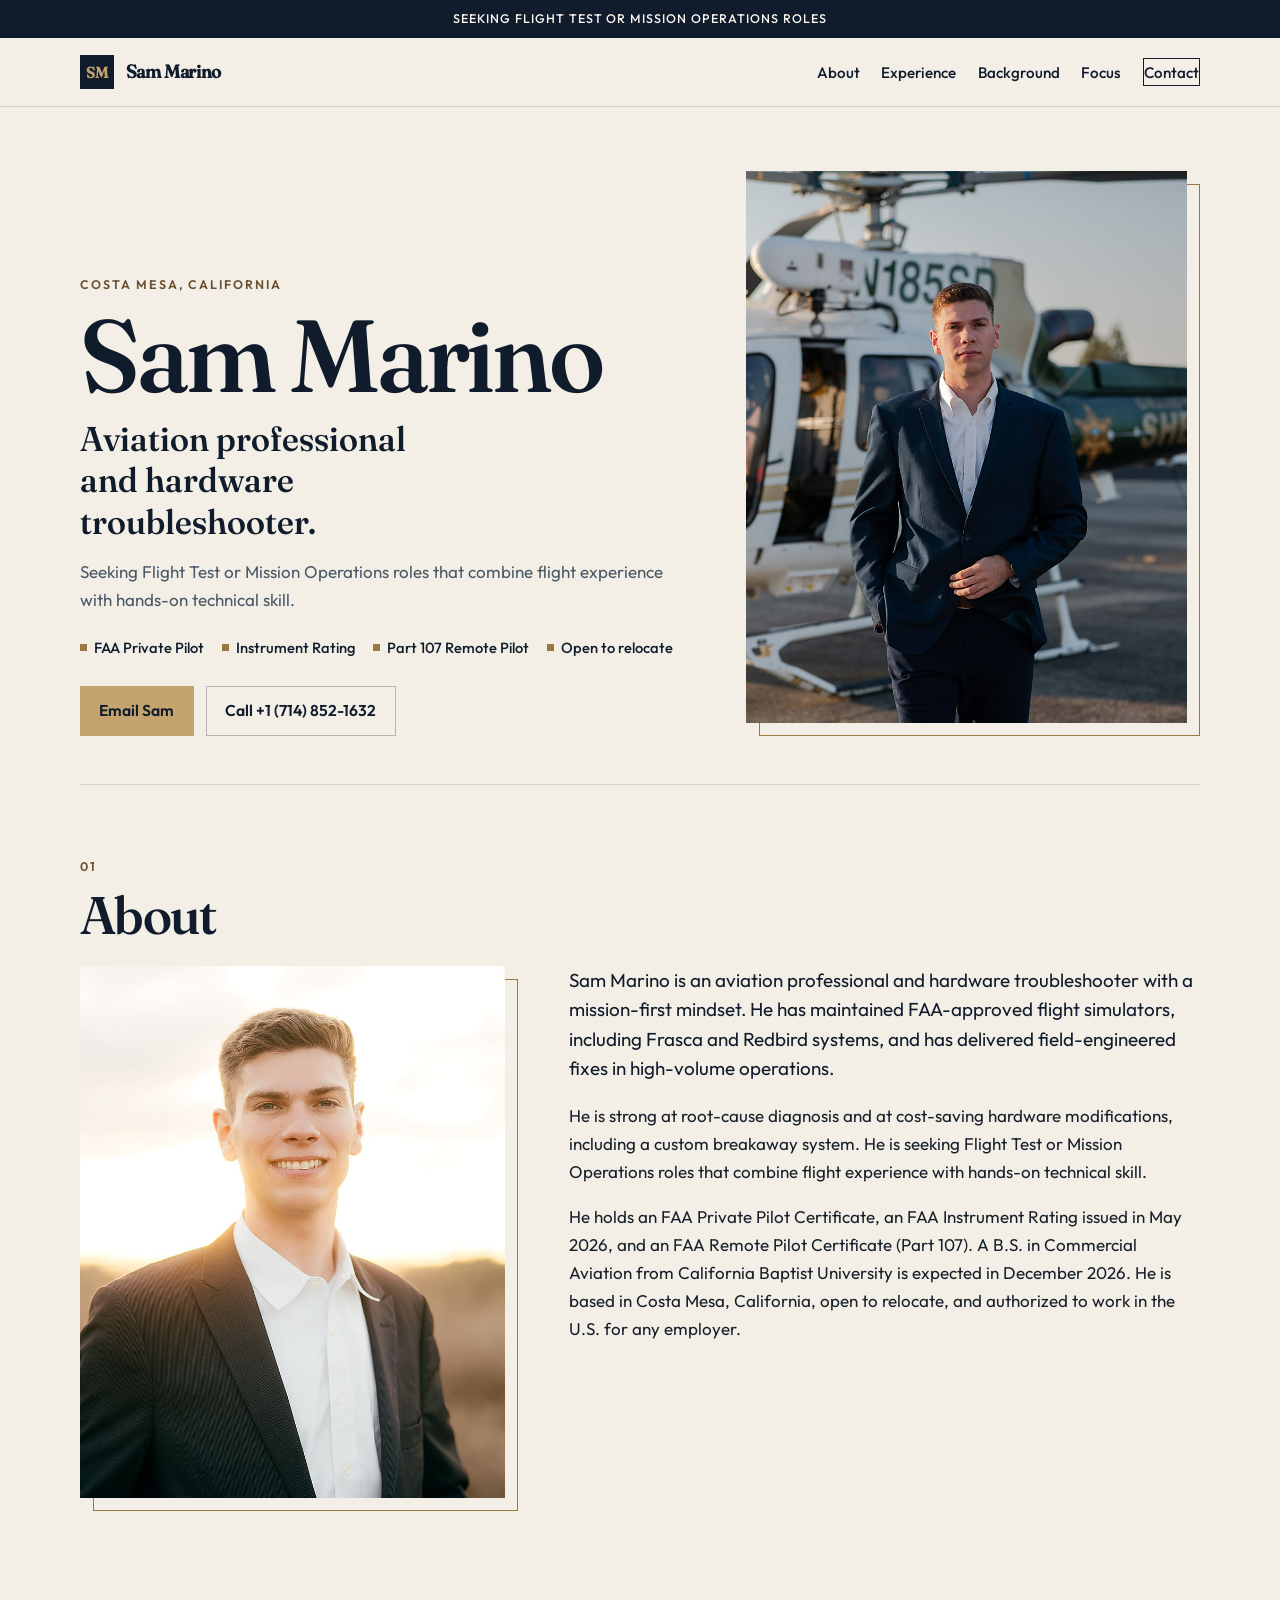
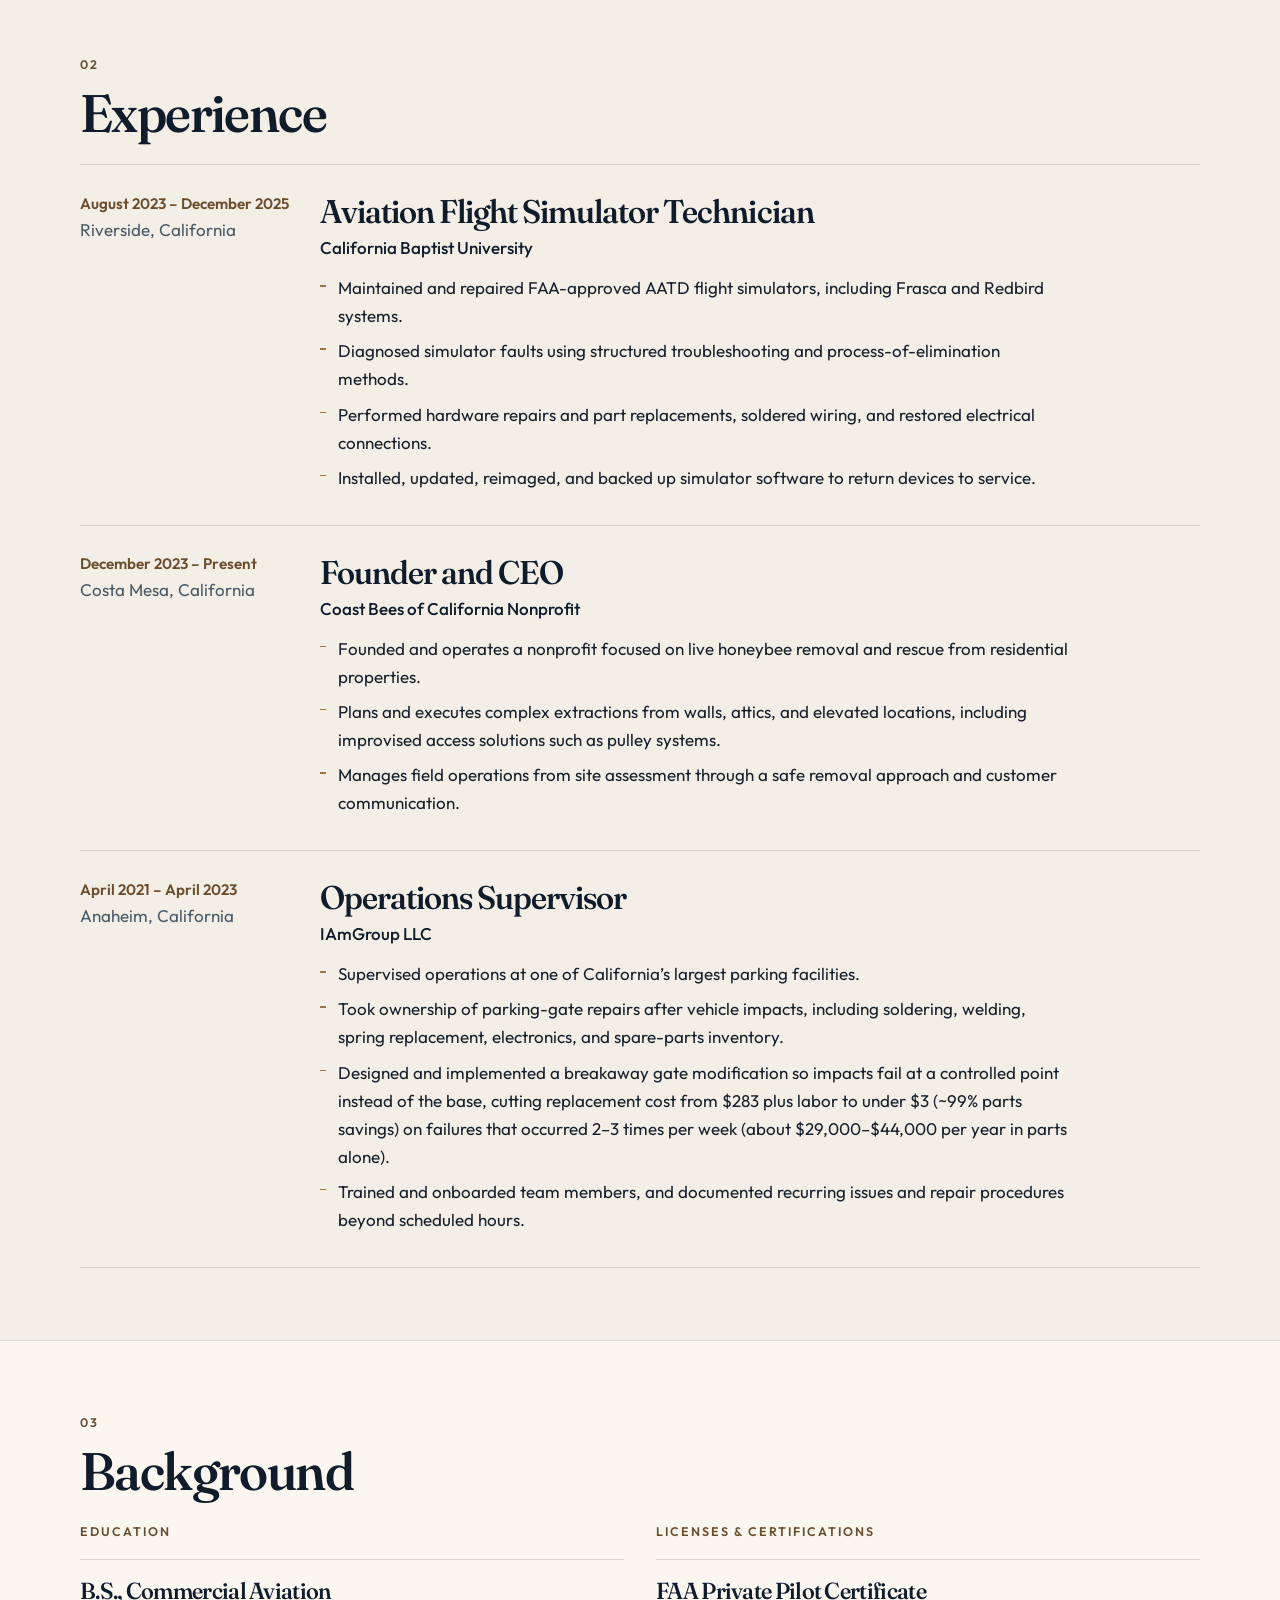
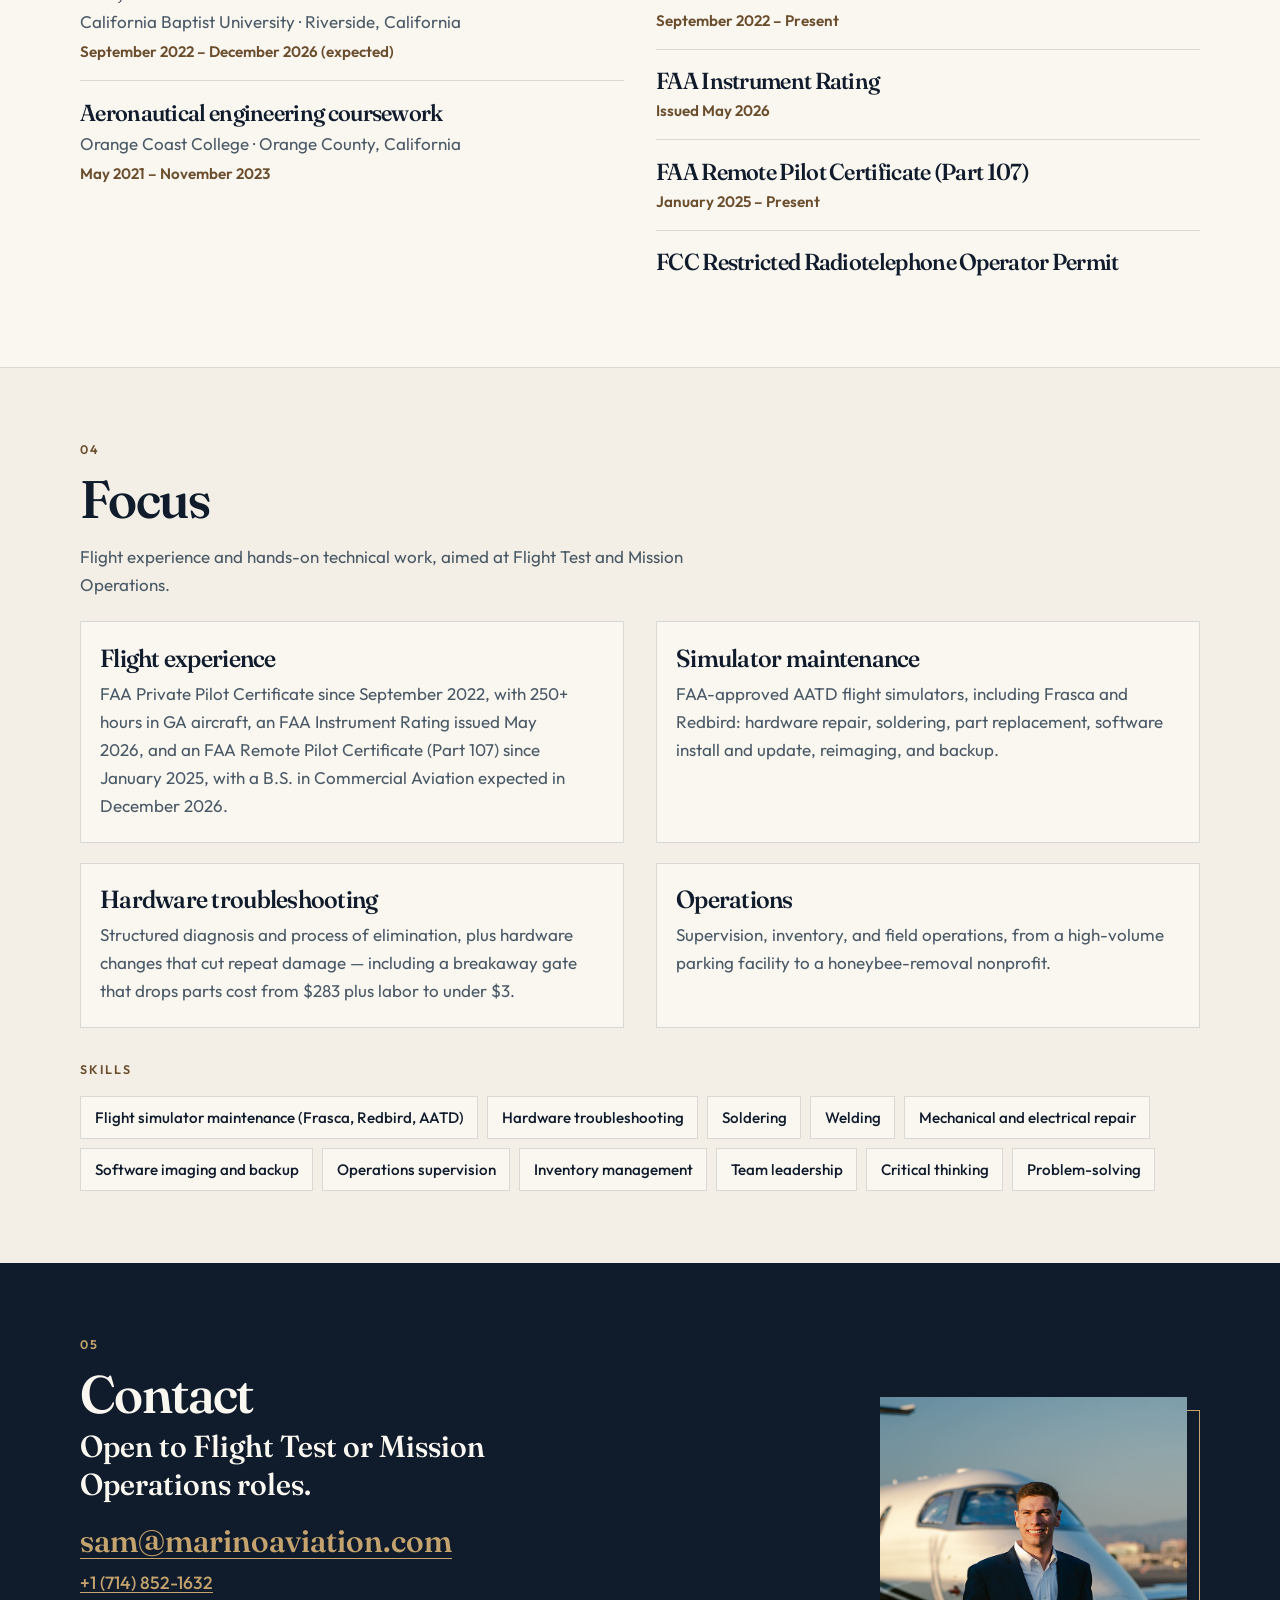
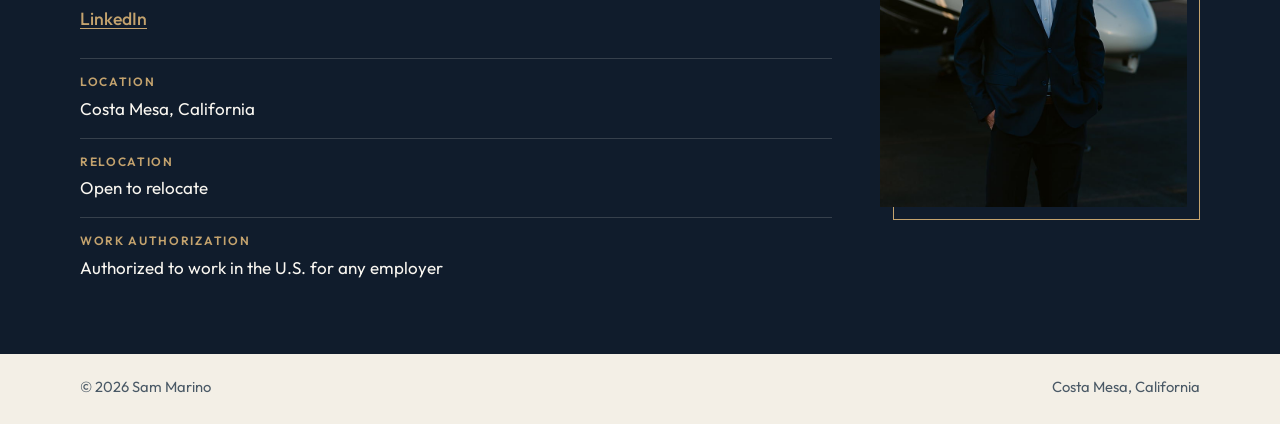
==== index.html @ 304c6cf3 "Point the career site at career.marinoaviation.com. Add the Pages CNAME and switch canonical, Open G" ====
<!DOCTYPE html>
<html lang="en">
  <head>
    <meta charset="utf-8">
    <meta name="viewport" content="width=device-width, initial-scale=1">
    <title>Sam Marino | Aviation Professional, Flight Test &amp; Mission Operations</title>
    <meta name="description" content="Sam Marino is an aviation professional and hardware troubleshooter in Costa Mesa, California, seeking Flight Test or Mission Operations roles.">
    <meta name="author" content="Sam Marino">
    <meta name="robots" content="index, follow">
    <meta name="theme-color" content="#101c2c">
    <link rel="canonical" href="https://career.marinoaviation.com/">

    <meta property="og:type" content="website">
    <meta property="og:locale" content="en_US">
    <meta property="og:site_name" content="Sam Marino">
    <meta property="og:title" content="Sam Marino | Aviation Professional">
    <meta property="og:description" content="Aviation professional and hardware troubleshooter seeking Flight Test or Mission Operations roles. Based in Costa Mesa, California.">
    <meta property="og:url" content="https://career.marinoaviation.com/">
    <meta property="og:image" content="https://career.marinoaviation.com/images/og.jpg">
    <meta property="og:image:width" content="1200">
    <meta property="og:image:height" content="630">
    <meta property="og:image:alt" content="Sam Marino, aviation professional and hardware troubleshooter.">

    <meta name="twitter:card" content="summary_large_image">
    <meta name="twitter:title" content="Sam Marino | Aviation Professional">
    <meta name="twitter:description" content="Aviation professional and hardware troubleshooter seeking Flight Test or Mission Operations roles.">
    <meta name="twitter:image" content="https://career.marinoaviation.com/images/og.jpg">
    <meta name="twitter:image:alt" content="Sam Marino, aviation professional and hardware troubleshooter.">

    <link rel="icon" href="favicon.svg" type="image/svg+xml">
    <link rel="icon" href="images/favicon-32.png" sizes="32x32" type="image/png">
    <link rel="apple-touch-icon" href="images/apple-touch-icon.png">

    <link rel="preload" href="fonts/fraunces-560.woff2" as="font" type="font/woff2" crossorigin>
    <link rel="preload" href="fonts/outfit-400.woff2" as="font" type="font/woff2" crossorigin>
    <link rel="stylesheet" href="styles.css">

    <script type="application/ld+json">
      {
        "@context": "https://schema.org",
        "@type": "ProfilePage",
        "dateModified": "2026-09-24",
        "url": "https://career.marinoaviation.com/",
        "mainEntity": {
          "@type": "Person",
          "name": "Sam Marino",
          "url": "https://career.marinoaviation.com/",
          "image": "https://career.marinoaviation.com/images/og.jpg",
          "email": "sam@marinoaviation.com",
          "telephone": "+1-714-852-1632",
          "sameAs": [
            "https://www.linkedin.com/in/sam-marino-81a0381b2"
          ],
          "address": {
            "@type": "PostalAddress",
            "addressLocality": "Costa Mesa",
            "addressRegion": "CA",
            "addressCountry": "US"
          },
          "alumniOf": [
            {
              "@type": "CollegeOrUniversity",
              "name": "California Baptist University"
            },
            {
              "@type": "CollegeOrUniversity",
              "name": "Orange Coast College"
            }
          ],
          "hasCredential": [
            {
              "@type": "EducationalOccupationalCredential",
              "name": "FAA Private Pilot Certificate"
            },
            {
              "@type": "EducationalOccupationalCredential",
              "name": "FAA Instrument Rating",
              "dateCreated": "2026-05"
            },
            {
              "@type": "EducationalOccupationalCredential",
              "name": "FAA Remote Pilot Certificate (Part 107)"
            },
            {
              "@type": "EducationalOccupationalCredential",
              "name": "FCC Restricted Radiotelephone Operator Permit"
            }
          ]
        }
      }
    </script>
  </head>
  <body>
    <a class="skip-link" href="#main">Skip to content</a>

    <header class="site-header">
      <p class="banner">Seeking Flight Test or Mission Operations roles</p>
      <div class="header-bar">
        <a class="brand" href="#top">
          <span class="brand-mark" aria-hidden="true">SM</span>
          <span class="brand-name">Sam Marino</span>
        </a>
        <input class="nav-toggle" id="nav-toggle" type="checkbox" aria-controls="site-nav" aria-expanded="false" aria-label="Open menu">
        <label class="nav-toggle-btn" for="nav-toggle">
          <span class="nav-toggle-bars" aria-hidden="true"></span>
          <span class="nav-toggle-open">Menu</span>
          <span class="nav-toggle-close">Close</span>
        </label>
        <nav class="site-nav" id="site-nav" aria-label="Primary">
          <a href="#about">About</a>
          <a href="#experience">Experience</a>
          <a href="#background">Background</a>
          <a href="#focus">Focus</a>
          <a class="nav-cta" href="#contact">Contact</a>
        </nav>
      </div>
    </header>

    <main id="main">
      <section class="hero" id="top">
        <div class="hero-copy">
          <p class="eyebrow">Costa Mesa, California</p>
          <h1>Sam Marino</h1>
          <p class="lede">Aviation professional and hardware troubleshooter.</p>
          <p class="dek">
            Seeking Flight Test or Mission Operations roles that combine flight
            experience with hands-on technical skill.
          </p>
          <ul class="hero-facts">
            <li>FAA Private Pilot</li>
            <li>Instrument Rating</li>
            <li>Part 107 Remote Pilot</li>
            <li>Open to relocate</li>
          </ul>
          <div class="hero-actions">
            <a class="btn btn-gold" href="mailto:sam@marinoaviation.com">Email Sam</a>
            <a class="btn btn-ghost" href="tel:+17148521632">Call +1 (714) 852-1632</a>
          </div>
        </div>
        <figure class="portrait hero-portrait">
          <img
            src="images/sam-marino-hero.jpg"
            srcset="images/sam-marino-hero-800.jpg 800w, images/sam-marino-hero.jpg 1600w"
            sizes="(min-width: 900px) 38vw, 92vw"
            width="1600"
            height="2000"
            alt="Portrait of Sam Marino in a navy suit."
            fetchpriority="high"
            decoding="async">
        </figure>
      </section>

      <section class="section about" id="about">
        <div class="section-heading">
          <p class="index">01</p>
          <h2>About</h2>
        </div>
        <div class="about-grid">
          <div class="about-copy">
            <p class="lead">
              Sam Marino is an aviation professional and hardware troubleshooter
              with a mission-first mindset. He has maintained FAA-approved flight
              simulators, including Frasca and Redbird systems, and has delivered
              field-engineered fixes in high-volume operations.
            </p>
            <p>
              He is strong at root-cause diagnosis and at cost-saving hardware
              modifications, including a custom breakaway system. He is seeking
              Flight Test or Mission Operations roles that combine flight
              experience with hands-on technical skill.
            </p>
            <p>
              He holds an FAA Private Pilot Certificate, an FAA Instrument Rating
              issued in <time datetime="2026-05">May 2026</time>, and an FAA Remote
              Pilot Certificate (Part 107). A B.S. in Commercial Aviation from
              California Baptist University is expected in <time datetime="2026-12">December 2026</time>. He is
              based in Costa Mesa, California, open to relocate, and authorized
              to work in the U.S. for any employer.
            </p>
          </div>
          <figure class="portrait about-portrait">
            <img
              src="images/sam-marino-about.jpg"
              srcset="images/sam-marino-about-800.jpg 800w, images/sam-marino-about.jpg 1600w"
              sizes="(min-width: 900px) 34vw, 92vw"
              width="1600"
              height="2000"
              alt="Portrait of Sam Marino outdoors in a dark suit."
              loading="lazy"
              decoding="async">
          </figure>
        </div>
      </section>

      <section class="section experience" id="experience">
        <div class="section-heading">
          <p class="index">02</p>
          <h2>Experience</h2>
        </div>

        <article class="role">
          <div class="role-meta">
            <p class="when"><time datetime="2023-08">August 2023</time> – <time datetime="2025-12">December 2025</time></p>
            <p class="where">Riverside, California</p>
          </div>
          <div class="role-body">
            <h3>Aviation Flight Simulator Technician</h3>
            <p class="org">California Baptist University</p>
            <ul>
              <li>Maintained and repaired FAA-approved AATD flight simulators, including Frasca and Redbird systems.</li>
              <li>Diagnosed simulator faults using structured troubleshooting and process-of-elimination methods.</li>
              <li>Performed hardware repairs and part replacements, soldered wiring, and restored electrical connections.</li>
              <li>Installed, updated, reimaged, and backed up simulator software to return devices to service.</li>
            </ul>
          </div>
        </article>

        <article class="role">
          <div class="role-meta">
            <p class="when"><time datetime="2023-12">December 2023</time> – Present</p>
            <p class="where">Costa Mesa, California</p>
          </div>
          <div class="role-body">
            <h3>Founder and CEO</h3>
            <p class="org">Coast Bees of California Nonprofit</p>
            <ul>
              <li>Founded and operates a nonprofit focused on live honeybee removal and rescue from residential properties.</li>
              <li>Plans and executes complex extractions from walls, attics, and elevated locations, including improvised access solutions such as pulley systems.</li>
              <li>Manages field operations from site assessment through a safe removal approach and customer communication.</li>
            </ul>
          </div>
        </article>

        <article class="role">
          <div class="role-meta">
            <p class="when"><time datetime="2021-04">April 2021</time> – <time datetime="2023-04">April 2023</time></p>
            <p class="where">Anaheim, California</p>
          </div>
          <div class="role-body">
            <h3>Operations Supervisor</h3>
            <p class="org">IAmGroup LLC</p>
            <ul>
              <li>Supervised operations at one of California’s largest parking facilities.</li>
              <li>Took ownership of parking-gate repairs after vehicle impacts, including soldering, welding, spring replacement, electronics, and spare-parts inventory.</li>
              <li>Designed and implemented a breakaway gate modification so impacts fail at a controlled point instead of the base, cutting replacement cost from $283 plus labor to under $3 (~99% parts savings) on failures that occurred 2–3 times per week (about $29,000–$44,000 per year in parts alone).</li>
              <li>Trained and onboarded team members, and documented recurring issues and repair procedures beyond scheduled hours.</li>
            </ul>
          </div>
        </article>
      </section>

      <section class="section background" id="background">
        <div class="section-heading">
          <p class="index">03</p>
          <h2>Background</h2>
        </div>
        <div class="background-grid">
          <div>
            <h3 class="subhead">Education</h3>
            <article class="credential">
              <h4>B.S., Commercial Aviation</h4>
              <p class="org">California Baptist University · Riverside, California</p>
              <p class="when"><time datetime="2022-09">September 2022</time> – <time datetime="2026-12">December 2026</time> (expected)</p>
            </article>
            <article class="credential">
              <h4>Aeronautical engineering coursework</h4>
              <p class="org">Orange Coast College · Orange County, California</p>
              <p class="when"><time datetime="2021-05">May 2021</time> – <time datetime="2023-11">November 2023</time></p>
            </article>
          </div>
          <div>
            <h3 class="subhead">Licenses &amp; certifications</h3>
            <article class="credential">
              <h4>FAA Private Pilot Certificate</h4>
              <p class="when"><time datetime="2022-09">September 2022</time> – Present</p>
            </article>
            <article class="credential">
              <h4>FAA Instrument Rating</h4>
              <p class="when">Issued <time datetime="2026-05">May 2026</time></p>
            </article>
            <article class="credential">
              <h4>FAA Remote Pilot Certificate (Part 107)</h4>
              <p class="when"><time datetime="2025-01">January 2025</time> – Present</p>
            </article>
            <article class="credential">
              <h4>FCC Restricted Radiotelephone Operator Permit</h4>
            </article>
          </div>
        </div>
      </section>

      <section class="section focus" id="focus">
        <div class="section-heading">
          <p class="index">04</p>
          <h2>Focus</h2>
        </div>
        <p class="section-intro">
          Flight experience and hands-on technical work, aimed at Flight Test and Mission Operations.
        </p>
        <div class="focus-grid">
          <article class="card">
            <h3>Flight experience</h3>
            <p>
              FAA Private Pilot Certificate since September 2022, with 250+ hours
              in GA aircraft, an FAA Instrument Rating issued
              <time datetime="2026-05">May 2026</time>, and an FAA Remote Pilot
              Certificate (Part 107) since January 2025,
              with a B.S. in Commercial Aviation expected in
              <time datetime="2026-12">December 2026</time>.
            </p>
          </article>
          <article class="card">
            <h3>Simulator maintenance</h3>
            <p>
              FAA-approved AATD flight simulators, including Frasca and Redbird:
              hardware repair, soldering, part replacement, software install
              and update, reimaging, and backup.
            </p>
          </article>
          <article class="card">
            <h3>Hardware troubleshooting</h3>
            <p>
              Structured diagnosis and process of elimination, plus hardware
              changes that cut repeat damage — including a breakaway gate
              that drops parts cost from $283 plus labor to under $3.
            </p>
          </article>
          <article class="card">
            <h3>Operations</h3>
            <p>
              Supervision, inventory, and field operations, from a high-volume
              parking facility to a honeybee-removal nonprofit.
            </p>
          </article>
        </div>
        <h3 class="subhead skills-heading">Skills</h3>
        <ul class="skills">
          <li>Flight simulator maintenance (Frasca, Redbird, AATD)</li>
          <li>Hardware troubleshooting</li>
          <li>Soldering</li>
          <li>Welding</li>
          <li>Mechanical and electrical repair</li>
          <li>Software imaging and backup</li>
          <li>Operations supervision</li>
          <li>Inventory management</li>
          <li>Team leadership</li>
          <li>Critical thinking</li>
          <li>Problem-solving</li>
        </ul>
      </section>

      <section class="contact" id="contact">
        <div class="contact-grid">
          <div class="contact-copy">
            <p class="index index-light">05</p>
            <h2>Contact</h2>
            <p class="contact-lead">
              Open to Flight Test or Mission Operations roles.
            </p>
            <a class="contact-email" href="mailto:sam@marinoaviation.com">sam@marinoaviation.com</a>
            <a class="contact-phone" href="tel:+17148521632">+1 (714) 852-1632</a>
            <a class="contact-linkedin" href="https://www.linkedin.com/in/sam-marino-81a0381b2" rel="me noopener noreferrer">LinkedIn</a>
            <dl class="facts">
              <div>
                <dt>Location</dt>
                <dd>Costa Mesa, California</dd>
              </div>
              <div>
                <dt>Relocation</dt>
                <dd>Open to relocate</dd>
              </div>
              <div>
                <dt>Work authorization</dt>
                <dd>Authorized to work in the U.S. for any employer</dd>
              </div>
            </dl>
          </div>
          <figure class="portrait contact-portrait">
            <img
              src="images/sam-marino-portrait.jpg"
              srcset="images/sam-marino-portrait-800.jpg 800w, images/sam-marino-portrait.jpg 1500w"
              sizes="(min-width: 900px) 320px, 92vw"
              width="1500"
              height="2000"
              alt="Portrait of Sam Marino in a navy suit."
              loading="lazy"
              decoding="async">
          </figure>
        </div>
      </section>
    </main>

    <footer class="site-footer">
      <p>© <span id="year">2026</span> Sam Marino</p>
      <p>Costa Mesa, California</p>
    </footer>
    <script src="main.js"></script>
  </body>
</html>
---- styles.css ----
@font-face {
  font-family: "Fraunces";
  src: url("fonts/fraunces-560.woff2") format("woff2");
  font-weight: 560;
  font-style: normal;
  font-display: swap;
}

@font-face {
  font-family: "Outfit";
  src: url("fonts/outfit-400.woff2") format("woff2");
  font-weight: 400;
  font-style: normal;
  font-display: swap;
}

@font-face {
  font-family: "Outfit";
  src: url("fonts/outfit-500.woff2") format("woff2");
  font-weight: 500;
  font-style: normal;
  font-display: swap;
}

@font-face {
  font-family: "Outfit";
  src: url("fonts/outfit-600.woff2") format("woff2");
  font-weight: 600;
  font-style: normal;
  font-display: swap;
}

:root {
  --navy: #101c2c;
  --navy-deep: #0b1522;
  --ink: #17202b;
  --muted: #4a5966;
  --bronze: #6b4e2e;
  --cream: #f3efe6;
  --paper: #faf7f1;
  --gold: #c4a36e;
  --gold-deep: #9c7744;
  --line: rgba(16, 28, 44, 0.14);
  --header-h: 8.5rem;
  --serif: "Fraunces", "Iowan Old Style", Palatino, Georgia, serif;
  --sans: "Outfit", "Avenir Next", "Segoe UI", sans-serif;
  --max: 1120px;
  --pad: clamp(1.15rem, 4vw, 2rem);
}

*,
*::before,
*::after {
  box-sizing: border-box;
}

html {
  scroll-behavior: smooth;
}

section[id] {
  scroll-margin-top: calc(var(--header-h) + 0.5rem);
}

body {
  margin: 0;
  background:
    radial-gradient(900px 420px at 100% -10%, rgba(196, 163, 110, 0.18), transparent 60%),
    var(--cream);
  color: var(--ink);
  font-family: var(--sans);
  font-size: 1.0625rem;
  font-weight: 400;
  line-height: 1.65;
  text-rendering: optimizeLegibility;
}

body.nav-open {
  overflow: hidden;
}

img {
  max-width: 100%;
  height: auto;
}

a {
  color: inherit;
}

:focus-visible {
  outline: 2px solid var(--gold-deep);
  outline-offset: 3px;
}

::selection {
  background: #e6d3b0;
  color: var(--navy);
}

.skip-link {
  position: absolute;
  left: 1rem;
  top: 0;
  transform: translateY(-120%);
  background: var(--gold);
  color: var(--navy);
  padding: 0.6rem 0.9rem;
  z-index: 80;
  font-weight: 600;
}

.skip-link:focus {
  transform: none;
}

.site-header {
  position: sticky;
  top: 0;
  z-index: 40;
  background: rgba(243, 239, 230, 0.94);
  backdrop-filter: blur(12px);
  border-bottom: 1px solid var(--line);
}

.banner {
  margin: 0;
  background: var(--navy);
  color: var(--paper);
  text-align: center;
  font-size: 0.78rem;
  font-weight: 500;
  letter-spacing: 0.08em;
  text-transform: uppercase;
  padding: 0.55rem 1rem;
}

.header-bar {
  display: flex;
  align-items: center;
  justify-content: space-between;
  gap: 1rem;
  width: min(var(--max), calc(100% - var(--pad) * 2));
  margin: 0 auto;
  min-height: 4.25rem;
}

.brand {
  display: inline-flex;
  align-items: center;
  gap: 0.7rem;
  text-decoration: none;
  color: var(--navy);
  font-weight: 600;
}

.brand-mark {
  display: grid;
  place-items: center;
  width: 2.15rem;
  height: 2.15rem;
  background: var(--navy);
  color: var(--gold);
  font-family: var(--serif);
  font-size: 0.95rem;
  letter-spacing: 0.02em;
}

.brand-name {
  font-family: var(--serif);
  font-size: 1.15rem;
  letter-spacing: -0.02em;
}

.nav-toggle {
  position: absolute;
  width: 1px;
  height: 1px;
  margin: -1px;
  padding: 0;
  overflow: hidden;
  clip: rect(0 0 0 0);
  border: 0;
}

.nav-toggle-btn {
  display: inline-flex;
  align-items: center;
  gap: 0.5rem;
  min-height: 2.75rem;
  padding: 0 0.2rem;
  cursor: pointer;
  color: var(--navy);
  font-size: 0.82rem;
  font-weight: 600;
  letter-spacing: 0.12em;
  text-transform: uppercase;
}

.nav-toggle-bars,
.nav-toggle-bars::before,
.nav-toggle-bars::after {
  display: block;
  width: 1.15rem;
  height: 1.5px;
  background: var(--navy);
  position: relative;
}

.nav-toggle-bars::before,
.nav-toggle-bars::after {
  content: "";
  position: absolute;
  left: 0;
}

.nav-toggle-bars::before {
  top: -6px;
}

.nav-toggle-bars::after {
  top: 6px;
}

.nav-toggle-close {
  display: none;
}

.nav-toggle:checked + .nav-toggle-btn .nav-toggle-open {
  display: none;
}

.nav-toggle:checked + .nav-toggle-btn .nav-toggle-close {
  display: inline;
}

.nav-toggle:focus-visible + .nav-toggle-btn {
  outline: 2px solid var(--gold-deep);
  outline-offset: 3px;
}

.site-nav {
  display: none;
  position: absolute;
  z-index: 30;
  left: 0;
  right: 0;
  top: 100%;
  min-height: 100dvh;
  background: var(--navy);
  padding: 1.5rem var(--pad) 3rem;
  flex-direction: column;
  gap: 0.35rem;
}

.nav-toggle:checked ~ .site-nav {
  display: flex;
}

.site-nav a {
  color: var(--paper);
  text-decoration: none;
  font-family: var(--serif);
  font-size: 2rem;
  line-height: 1.25;
  padding: 0.35rem 0;
}

.site-nav a:hover,
.site-nav a:focus-visible {
  color: var(--gold);
}

.nav-cta {
  margin-top: 0.6rem;
}

.hero,
.section,
.site-footer {
  width: min(var(--max), calc(100% - var(--pad) * 2));
  margin-inline: auto;
}

.hero {
  display: grid;
  gap: 2rem;
  padding: clamp(2rem, 5vw, 4.5rem) 0 3rem;
  align-items: end;
}

.eyebrow,
.index {
  margin: 0 0 0.75rem;
  color: var(--bronze);
  font-size: 0.78rem;
  font-weight: 600;
  letter-spacing: 0.16em;
  text-transform: uppercase;
}

h1,
h2,
h3,
h4 {
  font-family: var(--serif);
  font-weight: 560;
  color: var(--navy);
  letter-spacing: -0.03em;
  text-wrap: balance;
}

h1 {
  margin: 0;
  font-size: clamp(2.6rem, 12vw, 6.4rem);
  line-height: 0.92;
}

.lede {
  margin: 1rem 0 0;
  max-width: 22rem;
  font-family: var(--serif);
  font-size: clamp(1.55rem, 3vw, 2.15rem);
  line-height: 1.2;
  color: var(--navy);
}

.dek {
  max-width: 42rem;
  margin: 1rem 0 0;
  color: var(--muted);
}

.hero-facts {
  display: flex;
  flex-wrap: wrap;
  gap: 0.45rem 1.1rem;
  margin: 1.35rem 0 0;
  padding: 0;
  list-style: none;
  color: var(--navy);
  font-size: 0.92rem;
  font-weight: 500;
}

.hero-facts li {
  display: flex;
  align-items: center;
  gap: 0.45rem;
}

.hero-facts li::before {
  content: "";
  width: 0.45rem;
  height: 0.45rem;
  background: var(--gold-deep);
}

.hero-actions {
  display: flex;
  flex-wrap: wrap;
  gap: 0.75rem;
  margin-top: 1.6rem;
}

.btn {
  display: inline-flex;
  align-items: center;
  justify-content: center;
  min-height: 2.9rem;
  padding: 0.7rem 1.15rem;
  text-decoration: none;
  font-weight: 600;
  font-size: 0.98rem;
  border: 1px solid transparent;
}

.btn-gold {
  background: var(--gold);
  color: var(--navy);
}

.btn-gold:hover,
.btn-gold:focus-visible {
  background: #d7bc8a;
}

.btn-ghost {
  background: transparent;
  color: var(--navy);
  border-color: rgba(16, 28, 44, 0.28);
}

.btn-ghost:hover,
.btn-ghost:focus-visible {
  border-color: var(--navy);
}

.portrait {
  margin: 0;
  padding: 0 0.8rem 0.8rem 0;
  position: relative;
}

.portrait img {
  display: block;
  width: 100%;
  position: relative;
  z-index: 1;
  object-fit: cover;
}

.portrait::after {
  content: "";
  position: absolute;
  inset: 0.8rem 0 0 0.8rem;
  border: 1px solid var(--gold-deep);
  pointer-events: none;
}

.section {
  padding: clamp(2.5rem, 6vw, 4.5rem) 0;
}

.section-heading {
  margin-bottom: 1.5rem;
}

h2 {
  margin: 0;
  font-size: clamp(2.2rem, 5vw, 3.3rem);
  line-height: 1;
}

.about {
  border-top: 1px solid var(--line);
}

.about-grid,
.background-grid,
.focus-grid,
.contact-grid {
  display: grid;
  gap: 1.75rem;
}

.about-copy p,
.card p,
.dek,
.contact-lead {
  text-wrap: pretty;
}

.lead {
  margin-top: 0;
  font-size: 1.18rem;
  line-height: 1.55;
  color: var(--navy);
}

.about-copy p {
  max-width: 65ch;
}

.role {
  display: grid;
  gap: 0.4rem;
  padding: 1.6rem 0;
  border-top: 1px solid var(--line);
}

.role:last-child {
  border-bottom: 1px solid var(--line);
}

.when,
.where,
.org,
.note {
  margin: 0;
}

.when {
  color: var(--bronze);
  font-weight: 600;
  font-size: 0.95rem;
}

.where,
.org,
.note {
  color: var(--muted);
}

.role h3,
.credential h4,
.card h3 {
  margin: 0.15rem 0 0.2rem;
  font-size: clamp(1.55rem, 3vw, 2.05rem);
  line-height: 1.15;
}

.role .org {
  margin-bottom: 0.75rem;
  color: var(--navy);
  font-weight: 500;
}

.role ul {
  margin: 0;
  padding: 0;
  list-style: none;
}

.role li {
  position: relative;
  padding-left: 1.1rem;
  margin: 0.45rem 0;
  max-width: 68ch;
}

.role li::before {
  content: "";
  position: absolute;
  left: 0;
  top: 0.65em;
  width: 0.4rem;
  height: 1.5px;
  background: var(--gold-deep);
}

.background {
  background: var(--paper);
  border-block: 1px solid var(--line);
  width: 100%;
  max-width: none;
  padding-inline: max(var(--pad), calc((100% - var(--max)) / 2));
}

.background-grid > div + div {
  padding-top: 0.5rem;
}

.subhead {
  margin: 0 0 1rem;
  font-family: var(--sans);
  font-size: 0.78rem;
  font-weight: 600;
  letter-spacing: 0.16em;
  text-transform: uppercase;
  color: var(--bronze);
}

.credential {
  padding: 1rem 0;
  border-top: 1px solid var(--line);
}

.credential h4 {
  font-size: 1.45rem;
}

.credential .org,
.credential .when,
.credential .note {
  margin-top: 0.2rem;
}

.section-intro {
  margin: -0.4rem 0 1.4rem;
  max-width: 42rem;
  color: var(--muted);
}

.card {
  background: var(--paper);
  border: 1px solid var(--line);
  padding: 1.2rem 1.2rem 1.35rem;
}

.card h3 {
  font-size: 1.55rem;
  margin-bottom: 0.45rem;
}

.card p {
  margin: 0;
  color: var(--muted);
}

.skills-heading {
  margin-top: 2rem;
}

.skills {
  display: flex;
  flex-wrap: wrap;
  gap: 0.55rem;
  margin: 0;
  padding: 0;
  list-style: none;
}

.skills li {
  border: 1px solid var(--line);
  background: var(--paper);
  padding: 0.5rem 0.85rem;
  font-size: 0.95rem;
  font-weight: 500;
  color: var(--navy);
}

.contact {
  background: var(--navy);
  color: var(--paper);
  width: 100%;
  max-width: none;
  padding: clamp(2.5rem, 6vw, 4.5rem) max(var(--pad), calc((100% - var(--max)) / 2));
}

.contact h2,
.contact .contact-lead {
  color: var(--paper);
}

.index-light {
  color: var(--gold);
}

.contact-lead {
  margin: 0.4rem 0 1.2rem;
  max-width: 28ch;
  font-family: var(--serif);
  font-size: clamp(1.45rem, 3vw, 1.9rem);
  line-height: 1.25;
}

.contact-email,
.contact-phone,
.contact-linkedin {
  display: inline-block;
  color: var(--gold);
  text-decoration-thickness: 1px;
  text-underline-offset: 0.18em;
}

.contact-email {
  font-family: var(--serif);
  font-size: clamp(1.45rem, 3vw, 2rem);
  line-height: 1.2;
  overflow-wrap: anywhere;
}

.contact-phone,
.contact-linkedin {
  display: block;
  margin-top: 0.45rem;
  font-weight: 500;
  font-size: 1.1rem;
}

.contact-email:hover,
.contact-phone:hover,
.contact-linkedin:hover,
.contact-email:focus-visible,
.contact-phone:focus-visible,
.contact-linkedin:focus-visible {
  color: #e7d7b8;
}

.facts {
  display: grid;
  gap: 0.9rem;
  margin: 1.6rem 0 0;
}

.facts div {
  padding-top: 0.8rem;
  border-top: 1px solid rgba(250, 247, 241, 0.16);
}

.facts dt {
  font-size: 0.75rem;
  font-weight: 600;
  letter-spacing: 0.14em;
  text-transform: uppercase;
  color: var(--gold);
}

.facts dd {
  margin: 0.2rem 0 0;
}

.contact-portrait {
  max-width: 26rem;
}

.contact-portrait::after {
  border-color: var(--gold);
}

.site-footer {
  display: flex;
  flex-wrap: wrap;
  justify-content: space-between;
  gap: 0.4rem 1.5rem;
  padding: 1.3rem 0 1.6rem;
  color: var(--muted);
  font-size: 0.92rem;
}

.site-footer p {
  margin: 0;
}

@media (min-width: 800px) {
  .role {
    grid-template-columns: 13.5rem 1fr;
    gap: 1.5rem;
  }

  .background-grid,
  .focus-grid {
    grid-template-columns: 1fr 1fr;
    gap: 1.25rem 2rem;
  }

  .background-grid > div + div {
    padding-top: 0;
  }
}

@media (min-width: 900px) {
  .nav-toggle,
  .nav-toggle-btn {
    display: none;
  }

  .site-nav,
  .nav-toggle:checked ~ .site-nav {
    display: flex;
    position: static;
    min-height: 0;
    flex-direction: row;
    align-items: center;
    gap: 1.35rem;
    background: transparent;
    padding: 0;
  }

  .site-nav a {
    color: var(--navy);
    font-family: var(--sans);
    font-size: 0.95rem;
    font-weight: 500;
    line-height: 1;
    padding: 0.35rem 0;
  }

  .site-nav a:hover,
  .site-nav a:focus-visible {
    color: var(--bronze);
  }

  .nav-cta {
    margin: 0;
    border: 1px solid var(--navy);
    padding: 0.55rem 0.8rem;
  }

  .nav-cta:hover,
  .nav-cta:focus-visible {
    background: var(--navy);
    color: var(--paper);
  }

  .hero {
    grid-template-columns: minmax(0, 1.15fr) minmax(260px, 0.85fr);
    gap: clamp(2rem, 4vw, 4.5rem);
  }

  .about-grid {
    grid-template-columns: minmax(260px, 0.82fr) minmax(0, 1.18fr);
    gap: clamp(2rem, 4vw, 4rem);
    align-items: start;
  }

  .about-portrait {
    order: -1;
  }

  .contact-grid {
    grid-template-columns: minmax(0, 1fr) minmax(220px, 320px);
    align-items: center;
    gap: 3rem;
  }
}

@media (prefers-reduced-motion: reduce) {
  html {
    scroll-behavior: auto;
  }
}

@media print {
  .banner,
  .nav-toggle,
  .nav-toggle-btn,
  .site-nav,
  .hero-actions {
    display: none !important;
  }

  body,
  .contact,
  .background {
    background: white;
    color: black;
  }

  .contact h2,
  .contact-lead,
  .contact-email,
  .contact-phone,
  .contact-linkedin,
  h1,
  h2,
  h3,
  h4 {
    color: black;
  }

  a {
    text-decoration: underline;
  }
}
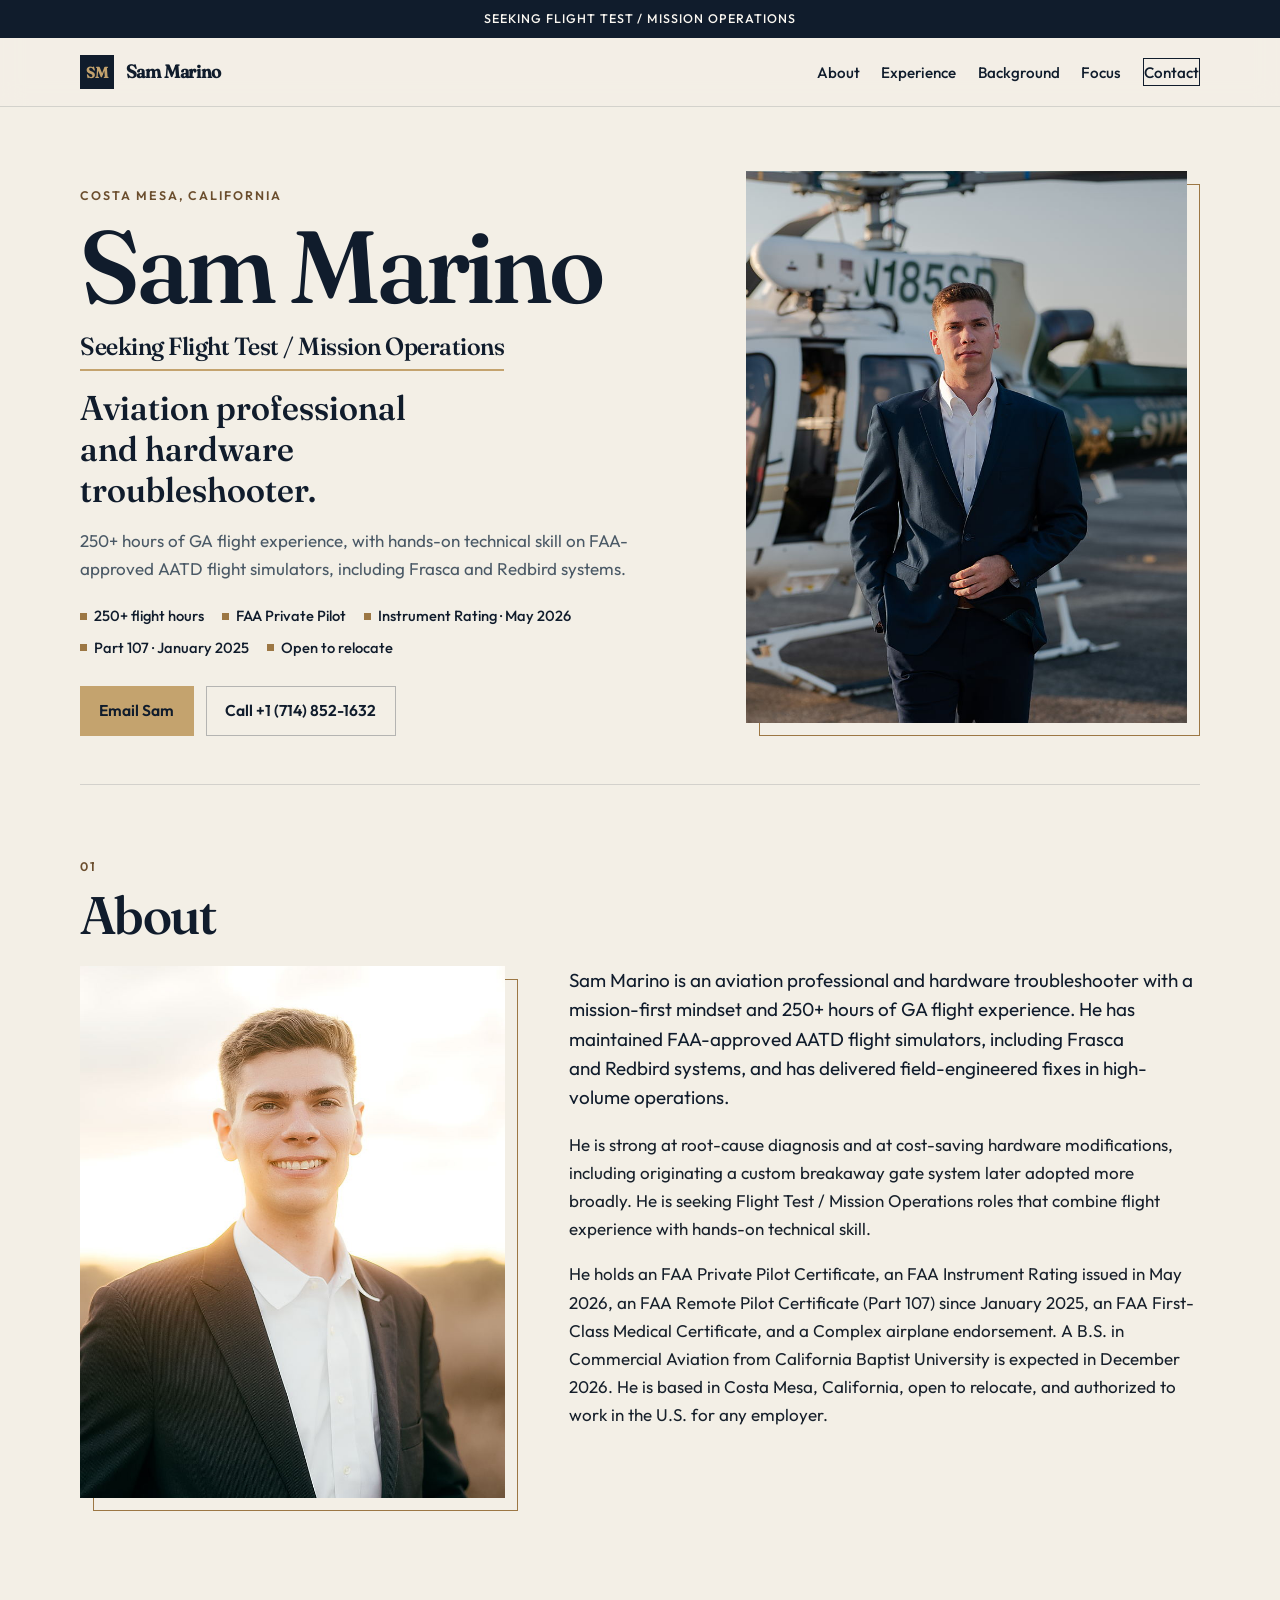
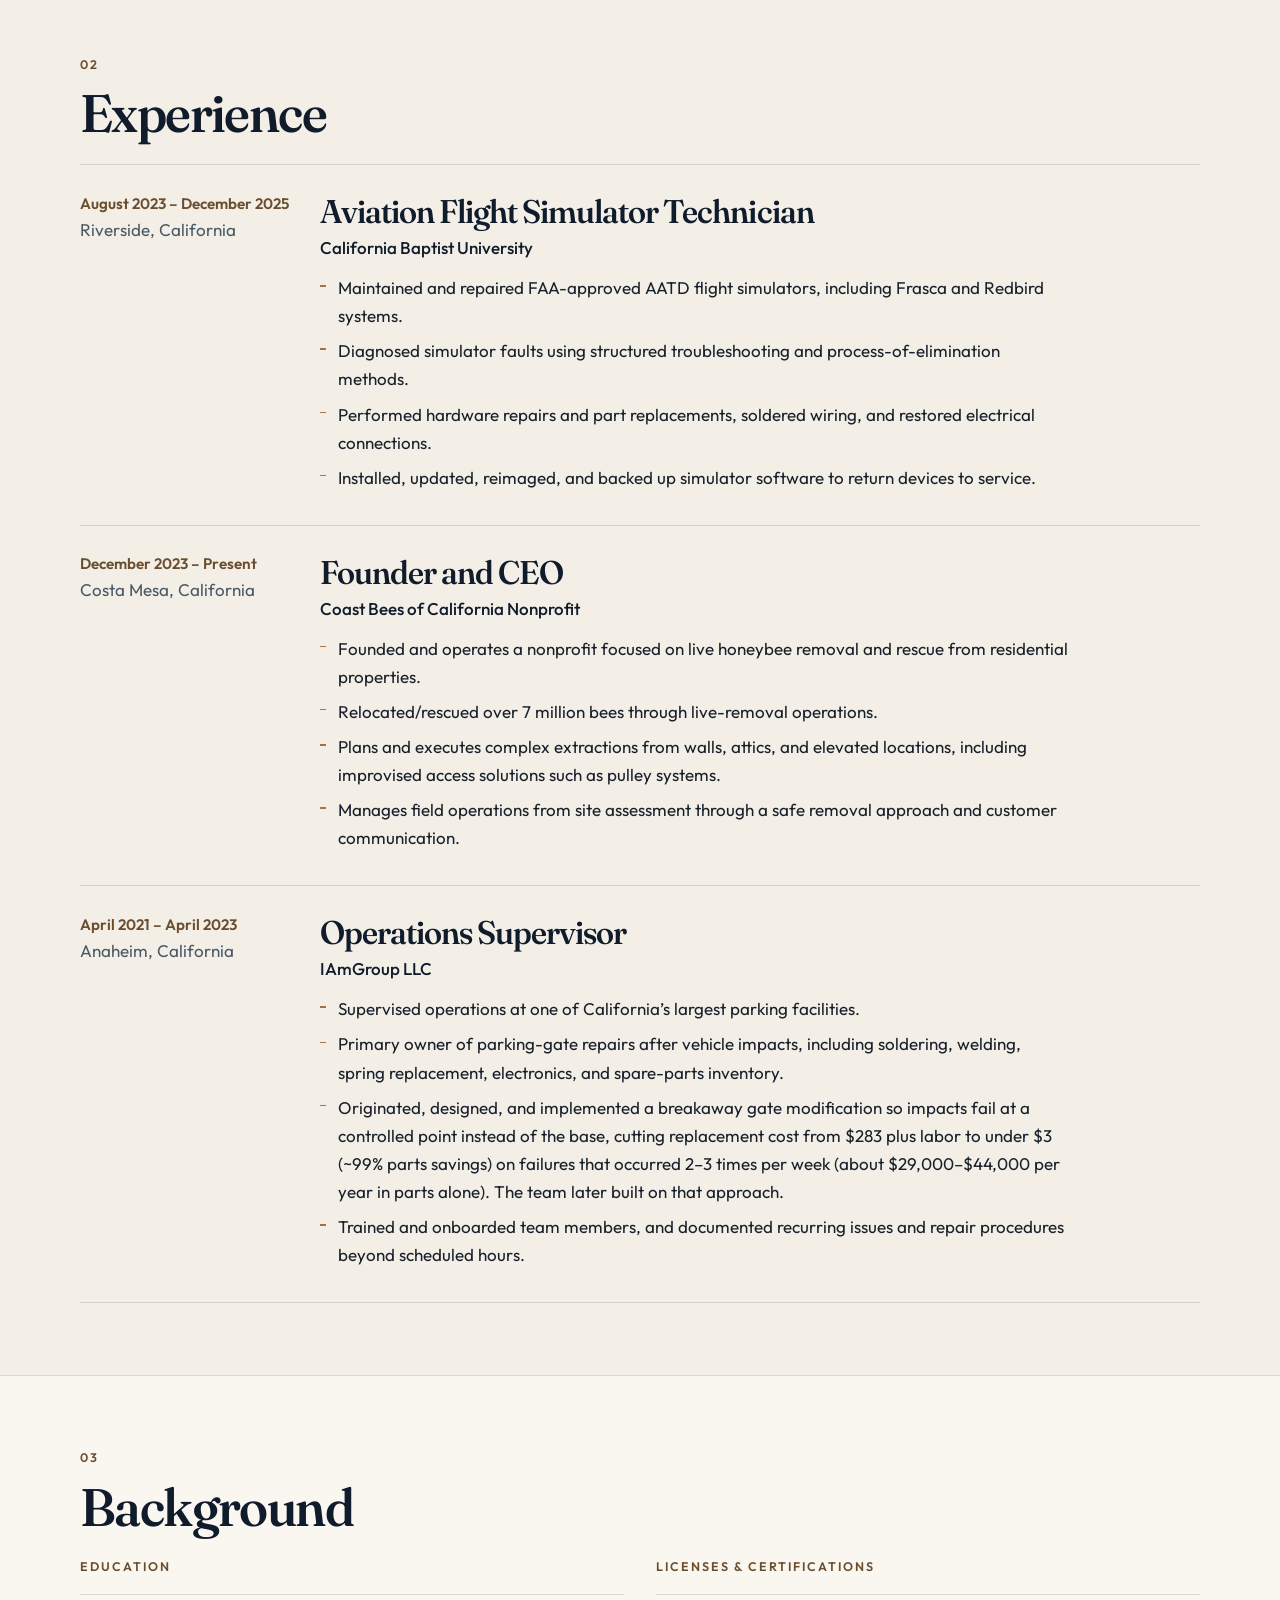
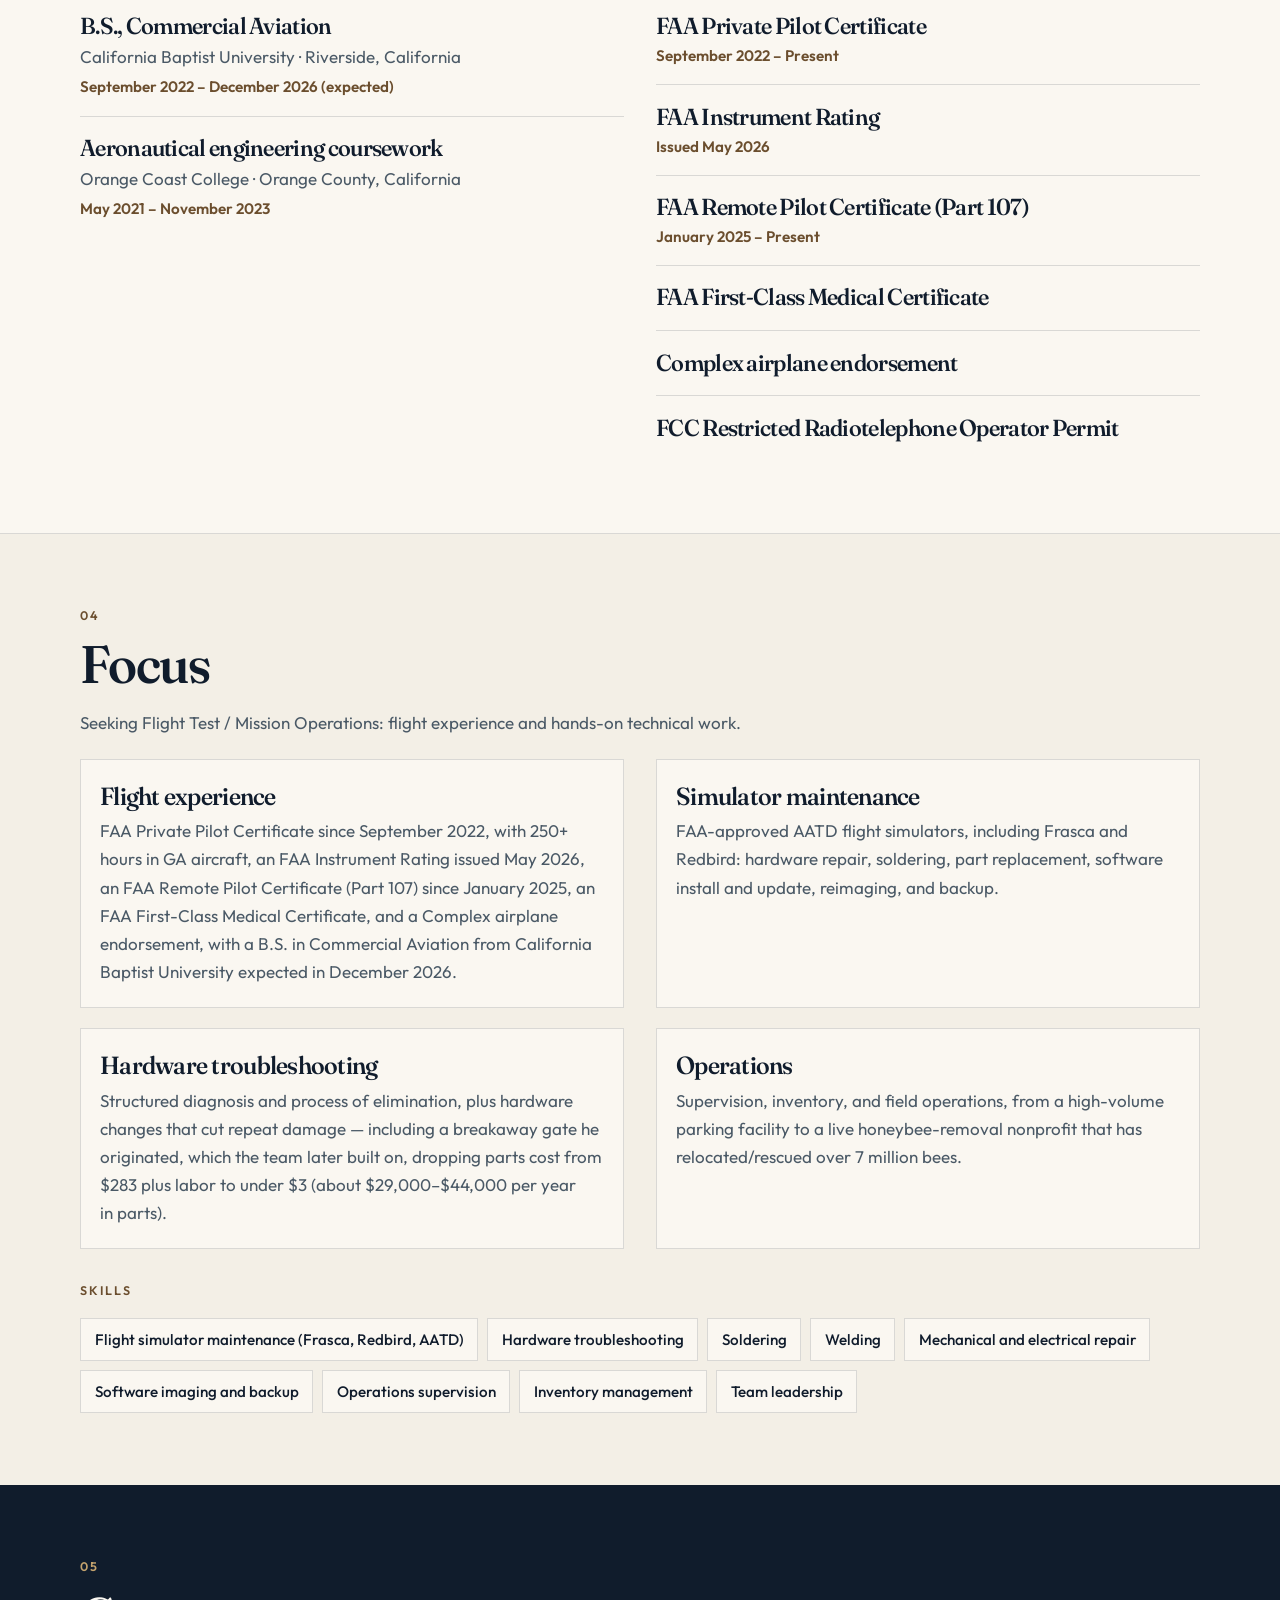
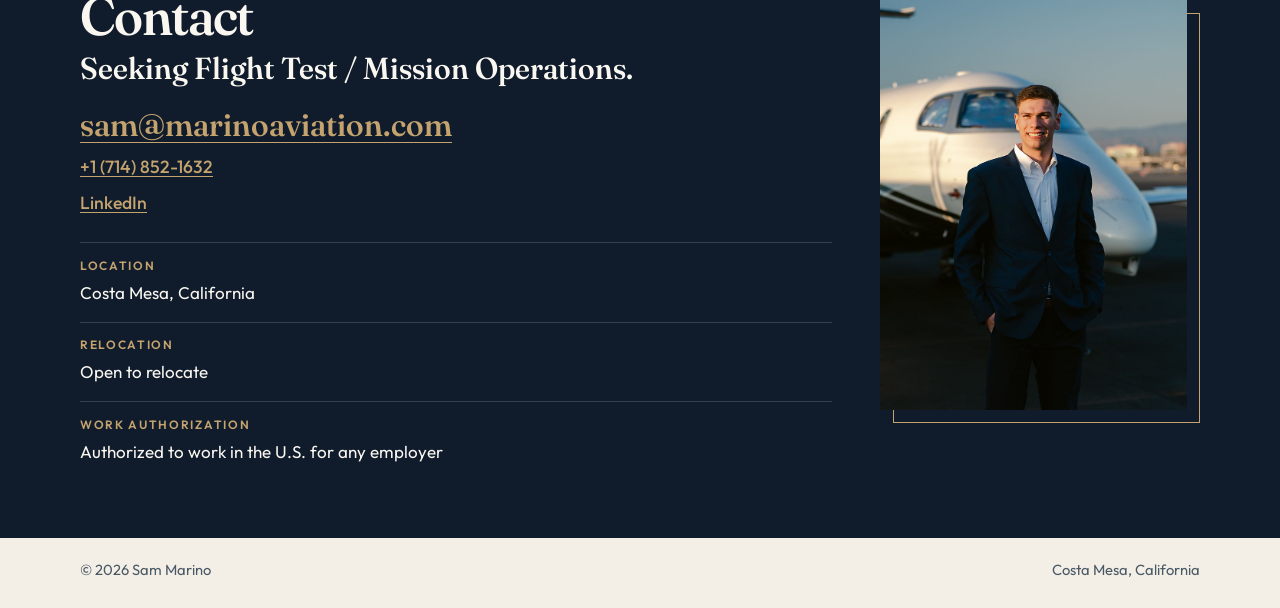
==== commit 47e1c0fe: "Align public copy with the current résumé. Add the Flight Test / Mission Operations target, the bee " ====
--- a/index.html
+++ b/index.html
@@ -4,7 +4,7 @@
     <meta charset="utf-8">
     <meta name="viewport" content="width=device-width, initial-scale=1">
     <title>Sam Marino | Aviation Professional, Flight Test &amp; Mission Operations</title>
-    <meta name="description" content="Sam Marino is an aviation professional and hardware troubleshooter in Costa Mesa, California, seeking Flight Test or Mission Operations roles.">
+    <meta name="description" content="Sam Marino is an aviation professional and hardware troubleshooter in Costa Mesa, California, seeking Flight Test / Mission Operations roles.">
     <meta name="author" content="Sam Marino">
     <meta name="robots" content="index, follow">
     <meta name="theme-color" content="#101c2c">
@@ -14,7 +14,7 @@
     <meta property="og:locale" content="en_US">
     <meta property="og:site_name" content="Sam Marino">
     <meta property="og:title" content="Sam Marino | Aviation Professional">
-    <meta property="og:description" content="Aviation professional and hardware troubleshooter seeking Flight Test or Mission Operations roles. Based in Costa Mesa, California.">
+    <meta property="og:description" content="Aviation professional and hardware troubleshooter seeking Flight Test / Mission Operations roles. Based in Costa Mesa, California.">
     <meta property="og:url" content="https://career.marinoaviation.com/">
     <meta property="og:image" content="https://career.marinoaviation.com/images/og.jpg">
     <meta property="og:image:width" content="1200">
@@ -23,7 +23,7 @@
 
     <meta name="twitter:card" content="summary_large_image">
     <meta name="twitter:title" content="Sam Marino | Aviation Professional">
-    <meta name="twitter:description" content="Aviation professional and hardware troubleshooter seeking Flight Test or Mission Operations roles.">
+    <meta name="twitter:description" content="Aviation professional and hardware troubleshooter seeking Flight Test / Mission Operations roles.">
     <meta name="twitter:image" content="https://career.marinoaviation.com/images/og.jpg">
     <meta name="twitter:image:alt" content="Sam Marino, aviation professional and hardware troubleshooter.">
 
@@ -44,6 +44,7 @@
         "mainEntity": {
           "@type": "Person",
           "name": "Sam Marino",
+          "description": "Seeking Flight Test / Mission Operations",
           "url": "https://career.marinoaviation.com/",
           "image": "https://career.marinoaviation.com/images/og.jpg",
           "email": "sam@marinoaviation.com",
@@ -79,7 +80,16 @@
             },
             {
               "@type": "EducationalOccupationalCredential",
-              "name": "FAA Remote Pilot Certificate (Part 107)"
+              "name": "FAA Remote Pilot Certificate (Part 107)",
+              "dateCreated": "2025-01"
+            },
+            {
+              "@type": "EducationalOccupationalCredential",
+              "name": "FAA First-Class Medical Certificate"
+            },
+            {
+              "@type": "EducationalOccupationalCredential",
+              "name": "Complex airplane endorsement"
             },
             {
               "@type": "EducationalOccupationalCredential",
@@ -94,7 +104,7 @@
     <a class="skip-link" href="#main">Skip to content</a>
 
     <header class="site-header">
-      <p class="banner">Seeking Flight Test or Mission Operations roles</p>
+      <p class="banner">Seeking Flight Test / Mission Operations</p>
       <div class="header-bar">
         <a class="brand" href="#top">
           <span class="brand-mark" aria-hidden="true">SM</span>
@@ -121,15 +131,17 @@
         <div class="hero-copy">
           <p class="eyebrow">Costa Mesa, California</p>
           <h1>Sam Marino</h1>
+          <p class="target">Seeking Flight Test / Mission Operations</p>
           <p class="lede">Aviation professional and hardware troubleshooter.</p>
           <p class="dek">
-            Seeking Flight Test or Mission Operations roles that combine flight
-            experience with hands-on technical skill.
+            250+ hours of GA flight experience, with hands-on technical skill
+            on FAA-approved AATD flight simulators, including Frasca and Redbird systems.
           </p>
           <ul class="hero-facts">
+            <li>250+ flight hours</li>
             <li>FAA Private Pilot</li>
-            <li>Instrument Rating</li>
-            <li>Part 107 Remote Pilot</li>
+            <li>Instrument Rating · May 2026</li>
+            <li>Part 107 · January 2025</li>
             <li>Open to relocate</li>
           </ul>
           <div class="hero-actions">
@@ -159,20 +171,24 @@
           <div class="about-copy">
             <p class="lead">
               Sam Marino is an aviation professional and hardware troubleshooter
-              with a mission-first mindset. He has maintained FAA-approved flight
-              simulators, including Frasca and Redbird systems, and has delivered
-              field-engineered fixes in high-volume operations.
+              with a mission-first mindset and 250+ hours of GA flight experience.
+              He has maintained FAA-approved AATD flight simulators, including
+              Frasca and Redbird systems, and has delivered field-engineered fixes
+              in high-volume operations.
             </p>
             <p>
               He is strong at root-cause diagnosis and at cost-saving hardware
-              modifications, including a custom breakaway system. He is seeking
-              Flight Test or Mission Operations roles that combine flight
-              experience with hands-on technical skill.
+              modifications, including originating a custom breakaway gate system
+              later adopted more broadly. He is seeking Flight Test / Mission
+              Operations roles that combine flight experience with hands-on
+              technical skill.
             </p>
             <p>
               He holds an FAA Private Pilot Certificate, an FAA Instrument Rating
-              issued in <time datetime="2026-05">May 2026</time>, and an FAA Remote
-              Pilot Certificate (Part 107). A B.S. in Commercial Aviation from
+              issued in <time datetime="2026-05">May 2026</time>, an FAA Remote
+              Pilot Certificate (Part 107) since <time datetime="2025-01">January 2025</time>,
+              an FAA First-Class Medical Certificate, and a Complex airplane
+              endorsement. A B.S. in Commercial Aviation from
               California Baptist University is expected in <time datetime="2026-12">December 2026</time>. He is
               based in Costa Mesa, California, open to relocate, and authorized
               to work in the U.S. for any employer.
@@ -225,6 +241,7 @@
             <p class="org">Coast Bees of California Nonprofit</p>
             <ul>
               <li>Founded and operates a nonprofit focused on live honeybee removal and rescue from residential properties.</li>
+              <li>Relocated/rescued over 7 million bees through live-removal operations.</li>
               <li>Plans and executes complex extractions from walls, attics, and elevated locations, including improvised access solutions such as pulley systems.</li>
               <li>Manages field operations from site assessment through a safe removal approach and customer communication.</li>
             </ul>
@@ -241,8 +258,8 @@
             <p class="org">IAmGroup LLC</p>
             <ul>
               <li>Supervised operations at one of California’s largest parking facilities.</li>
-              <li>Took ownership of parking-gate repairs after vehicle impacts, including soldering, welding, spring replacement, electronics, and spare-parts inventory.</li>
-              <li>Designed and implemented a breakaway gate modification so impacts fail at a controlled point instead of the base, cutting replacement cost from $283 plus labor to under $3 (~99% parts savings) on failures that occurred 2–3 times per week (about $29,000–$44,000 per year in parts alone).</li>
+              <li>Primary owner of parking-gate repairs after vehicle impacts, including soldering, welding, spring replacement, electronics, and spare-parts inventory.</li>
+              <li>Originated, designed, and implemented a breakaway gate modification so impacts fail at a controlled point instead of the base, cutting replacement cost from $283 plus labor to under $3 (~99% parts savings) on failures that occurred 2–3 times per week (about $29,000–$44,000 per year in parts alone). The team later built on that approach.</li>
               <li>Trained and onboarded team members, and documented recurring issues and repair procedures beyond scheduled hours.</li>
             </ul>
           </div>
@@ -283,6 +300,12 @@
               <p class="when"><time datetime="2025-01">January 2025</time> – Present</p>
             </article>
             <article class="credential">
+              <h4>FAA First-Class Medical Certificate</h4>
+            </article>
+            <article class="credential">
+              <h4>Complex airplane endorsement</h4>
+            </article>
+            <article class="credential">
               <h4>FCC Restricted Radiotelephone Operator Permit</h4>
             </article>
           </div>
@@ -295,7 +318,7 @@
           <h2>Focus</h2>
         </div>
         <p class="section-intro">
-          Flight experience and hands-on technical work, aimed at Flight Test and Mission Operations.
+          Seeking Flight Test / Mission Operations: flight experience and hands-on technical work.
         </p>
         <div class="focus-grid">
           <article class="card">
@@ -303,10 +326,11 @@
             <p>
               FAA Private Pilot Certificate since September 2022, with 250+ hours
               in GA aircraft, an FAA Instrument Rating issued
-              <time datetime="2026-05">May 2026</time>, and an FAA Remote Pilot
-              Certificate (Part 107) since January 2025,
-              with a B.S. in Commercial Aviation expected in
-              <time datetime="2026-12">December 2026</time>.
+              <time datetime="2026-05">May 2026</time>, an FAA Remote Pilot
+              Certificate (Part 107) since <time datetime="2025-01">January 2025</time>,
+              an FAA First-Class Medical Certificate, and a Complex airplane
+              endorsement, with a B.S. in Commercial Aviation from California Baptist
+              University expected in <time datetime="2026-12">December 2026</time>.
             </p>
           </article>
           <article class="card">
@@ -321,15 +345,17 @@
             <h3>Hardware troubleshooting</h3>
             <p>
               Structured diagnosis and process of elimination, plus hardware
-              changes that cut repeat damage — including a breakaway gate
-              that drops parts cost from $283 plus labor to under $3.
+              changes that cut repeat damage — including a breakaway gate he
+              originated, which the team later built on, dropping parts cost from
+              $283 plus labor to under $3 (about $29,000–$44,000 per year in parts).
             </p>
           </article>
           <article class="card">
             <h3>Operations</h3>
             <p>
               Supervision, inventory, and field operations, from a high-volume
-              parking facility to a honeybee-removal nonprofit.
+              parking facility to a live honeybee-removal nonprofit that has
+              relocated/rescued over 7 million bees.
             </p>
           </article>
         </div>
@@ -344,8 +370,6 @@
           <li>Operations supervision</li>
           <li>Inventory management</li>
           <li>Team leadership</li>
-          <li>Critical thinking</li>
-          <li>Problem-solving</li>
         </ul>
       </section>
 
@@ -355,7 +379,7 @@
             <p class="index index-light">05</p>
             <h2>Contact</h2>
             <p class="contact-lead">
-              Open to Flight Test or Mission Operations roles.
+              Seeking Flight Test / Mission Operations.
             </p>
             <a class="contact-email" href="mailto:sam@marinoaviation.com">sam@marinoaviation.com</a>
             <a class="contact-phone" href="tel:+17148521632">+1 (714) 852-1632</a>
--- a/styles.css
+++ b/styles.css
@@ -316,6 +316,18 @@
   line-height: 0.92;
 }
 
+.target {
+  display: inline-block;
+  margin: 1.15rem 0 0;
+  padding-bottom: 0.4rem;
+  border-bottom: 2px solid var(--gold);
+  color: var(--navy);
+  font-family: var(--serif);
+  font-size: clamp(1.2rem, 2.6vw, 1.55rem);
+  line-height: 1.25;
+  letter-spacing: -0.02em;
+}
+
 .lede {
   margin: 1rem 0 0;
   max-width: 22rem;
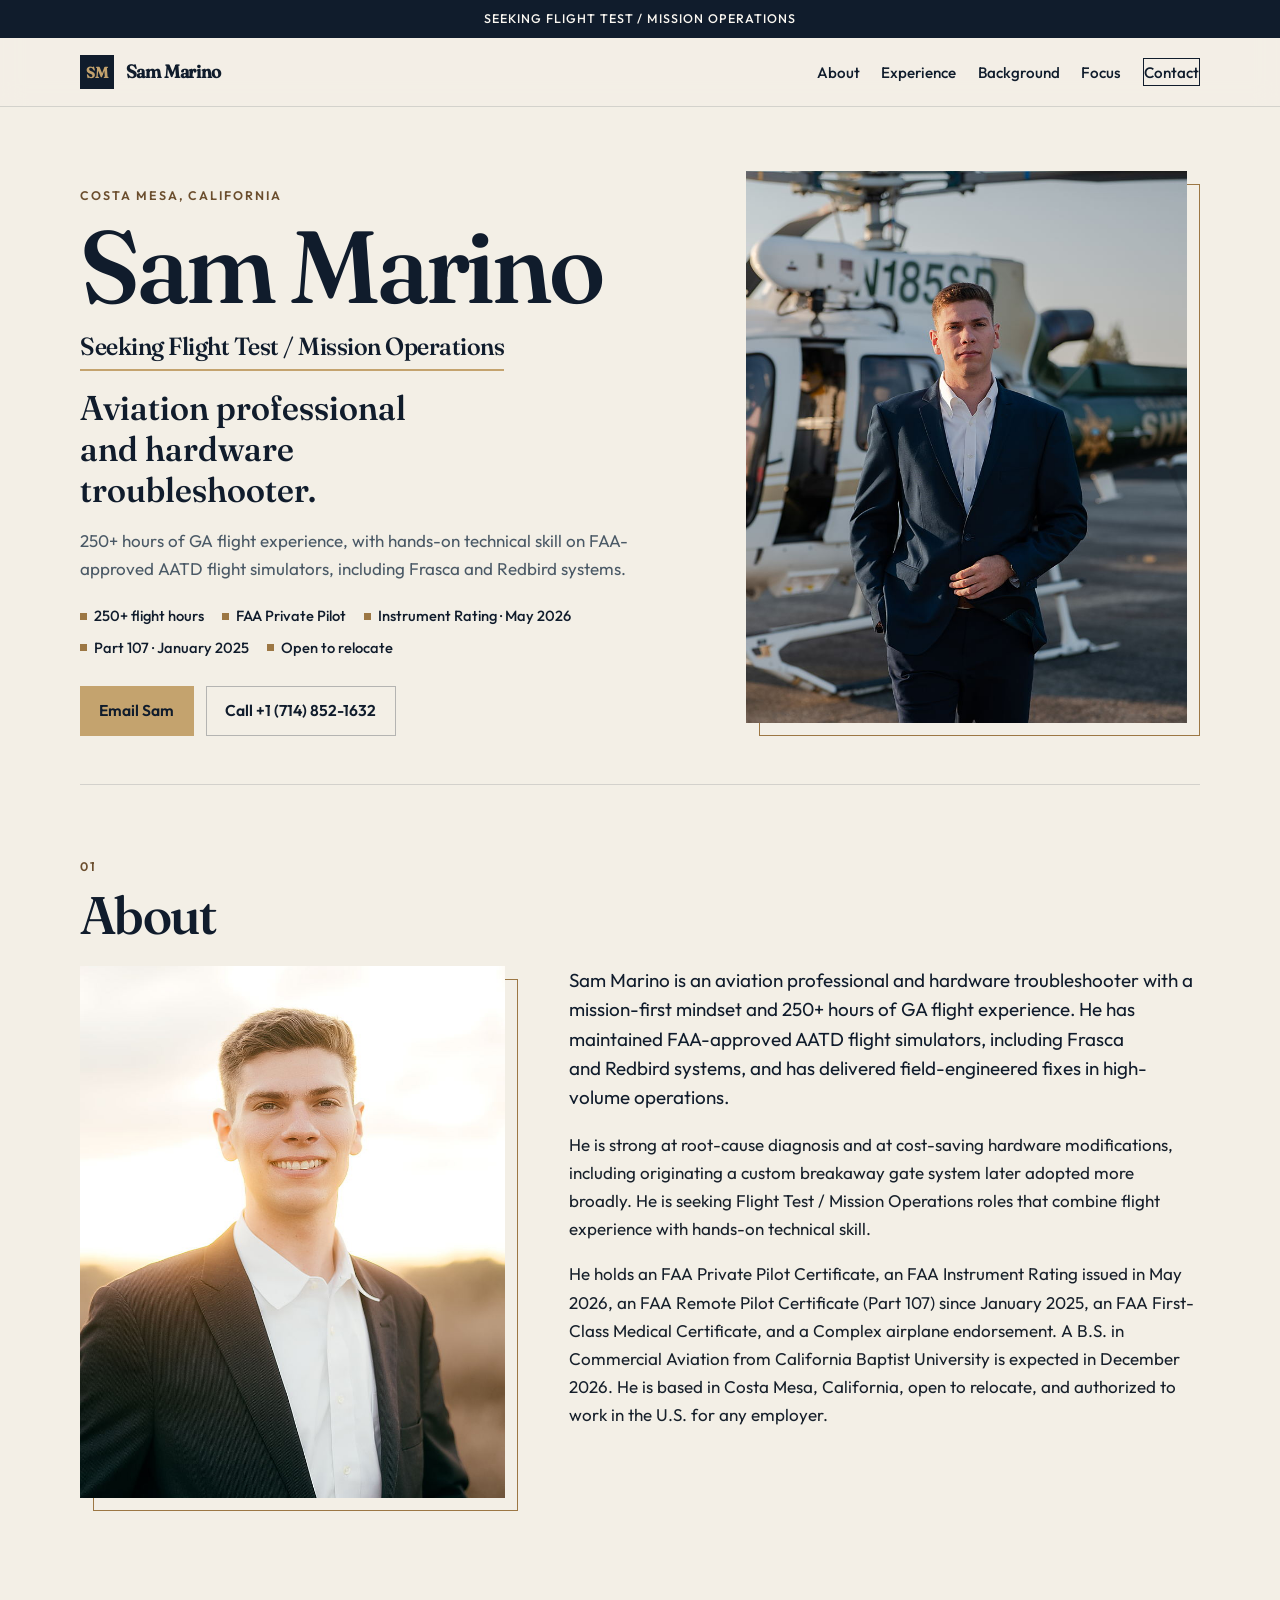
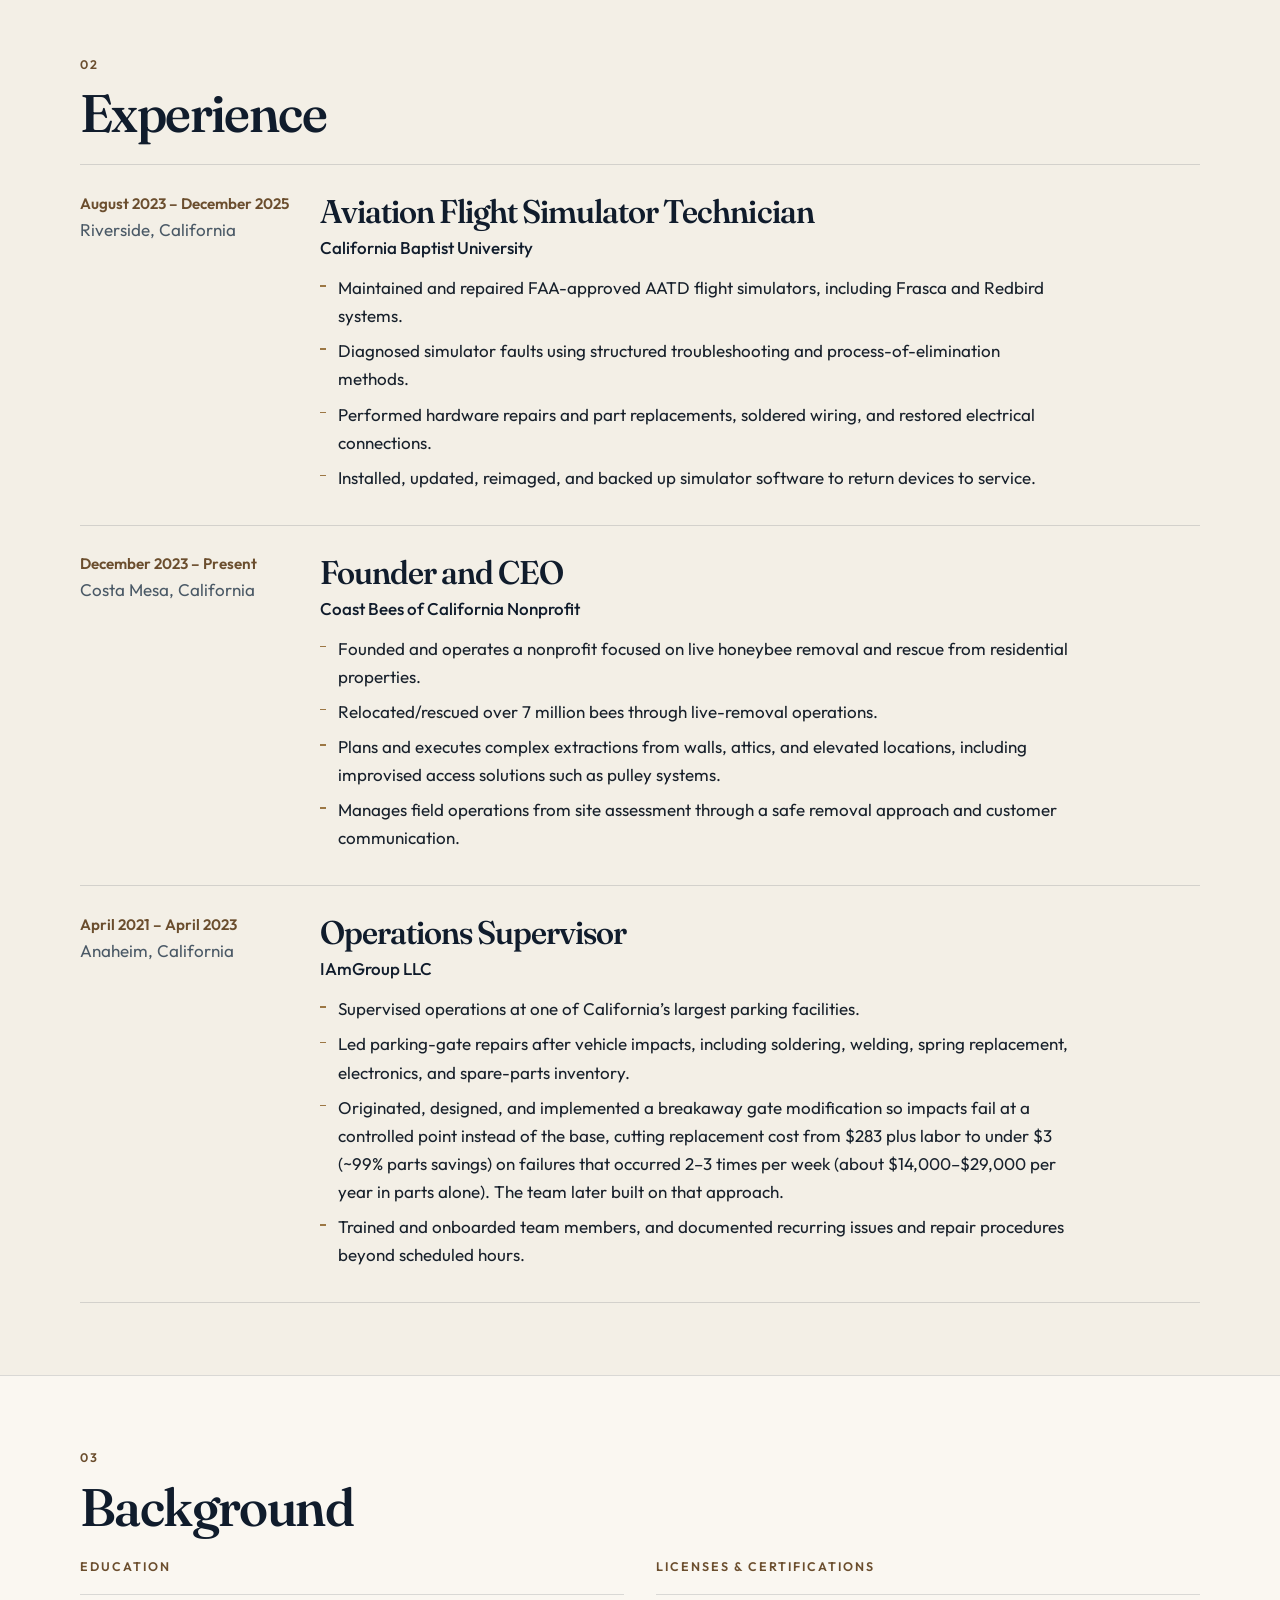
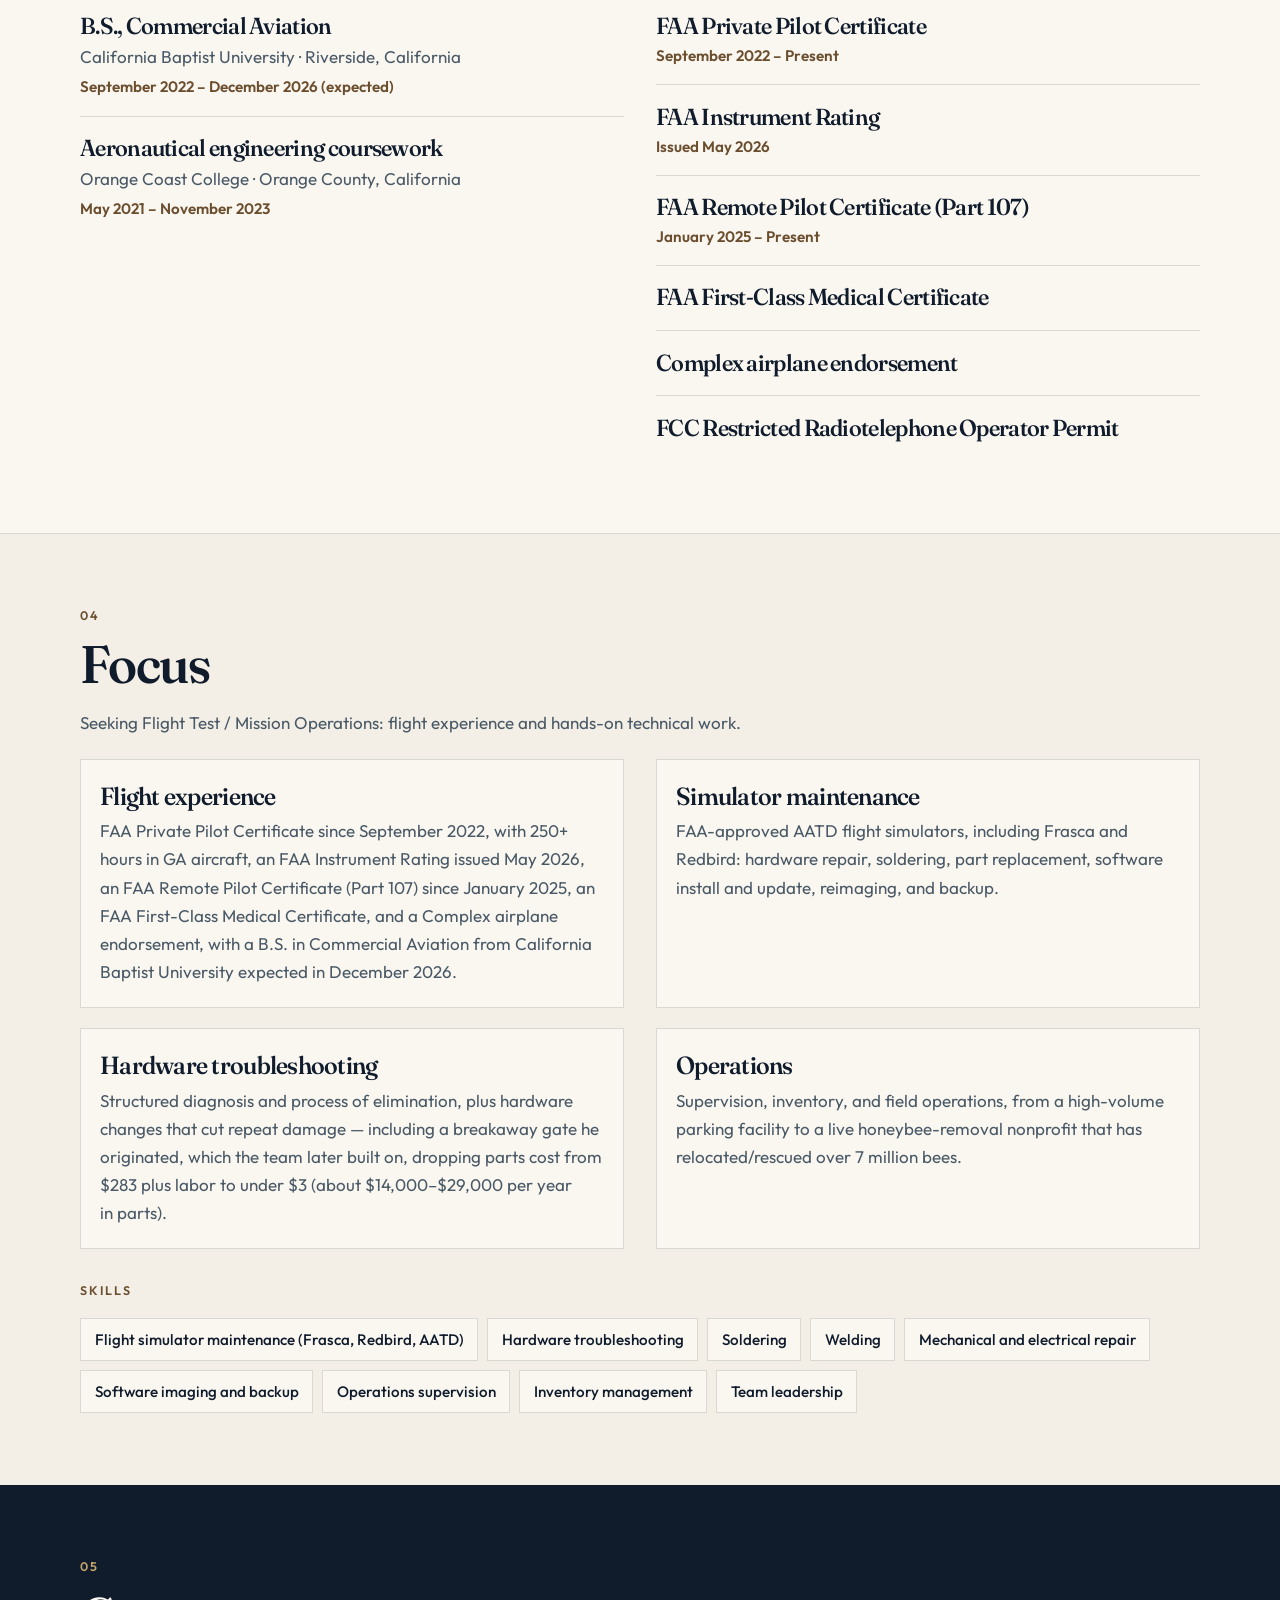
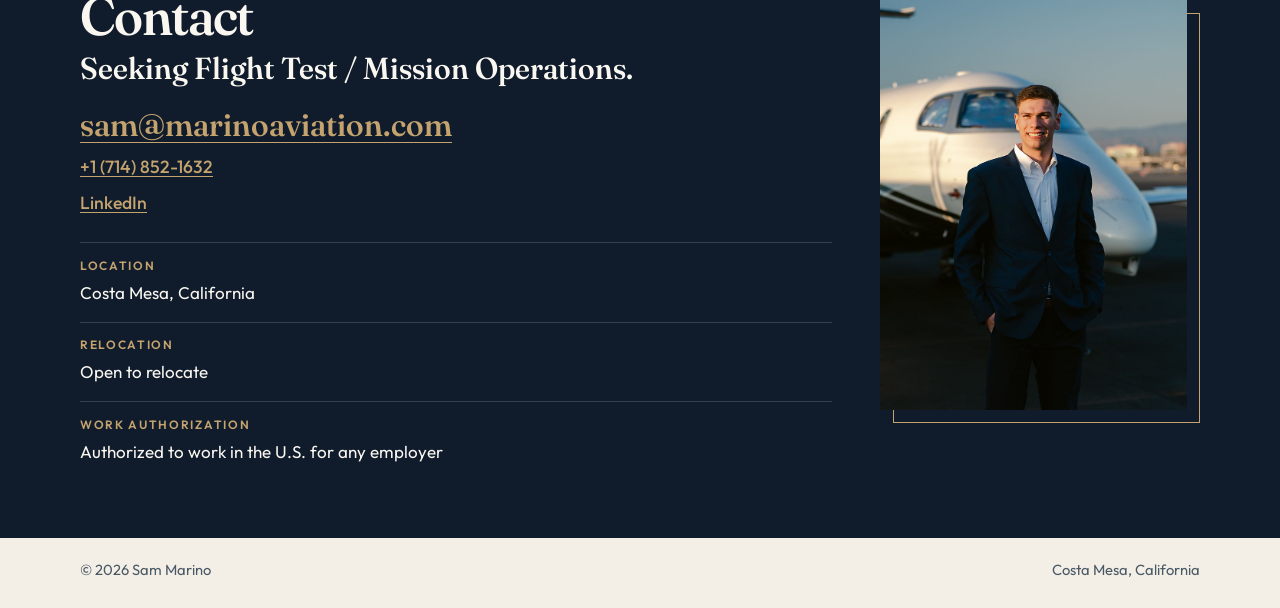
==== commit 513361dd: "Correct IAmGroup wording and parts-savings range - Led parking-gate repairs (not Primary owner) - Br" ====
--- a/index.html
+++ b/index.html
@@ -258,8 +258,8 @@
             <p class="org">IAmGroup LLC</p>
             <ul>
               <li>Supervised operations at one of California’s largest parking facilities.</li>
-              <li>Primary owner of parking-gate repairs after vehicle impacts, including soldering, welding, spring replacement, electronics, and spare-parts inventory.</li>
-              <li>Originated, designed, and implemented a breakaway gate modification so impacts fail at a controlled point instead of the base, cutting replacement cost from $283 plus labor to under $3 (~99% parts savings) on failures that occurred 2–3 times per week (about $29,000–$44,000 per year in parts alone). The team later built on that approach.</li>
+              <li>Led parking-gate repairs after vehicle impacts, including soldering, welding, spring replacement, electronics, and spare-parts inventory.</li>
+              <li>Originated, designed, and implemented a breakaway gate modification so impacts fail at a controlled point instead of the base, cutting replacement cost from $283 plus labor to under $3 (~99% parts savings) on failures that occurred 2–3 times per week (about $14,000–$29,000 per year in parts alone). The team later built on that approach.</li>
               <li>Trained and onboarded team members, and documented recurring issues and repair procedures beyond scheduled hours.</li>
             </ul>
           </div>
@@ -347,7 +347,7 @@
               Structured diagnosis and process of elimination, plus hardware
               changes that cut repeat damage — including a breakaway gate he
               originated, which the team later built on, dropping parts cost from
-              $283 plus labor to under $3 (about $29,000–$44,000 per year in parts).
+              $283 plus labor to under $3 (about $14,000–$29,000 per year in parts).
             </p>
           </article>
           <article class="card">
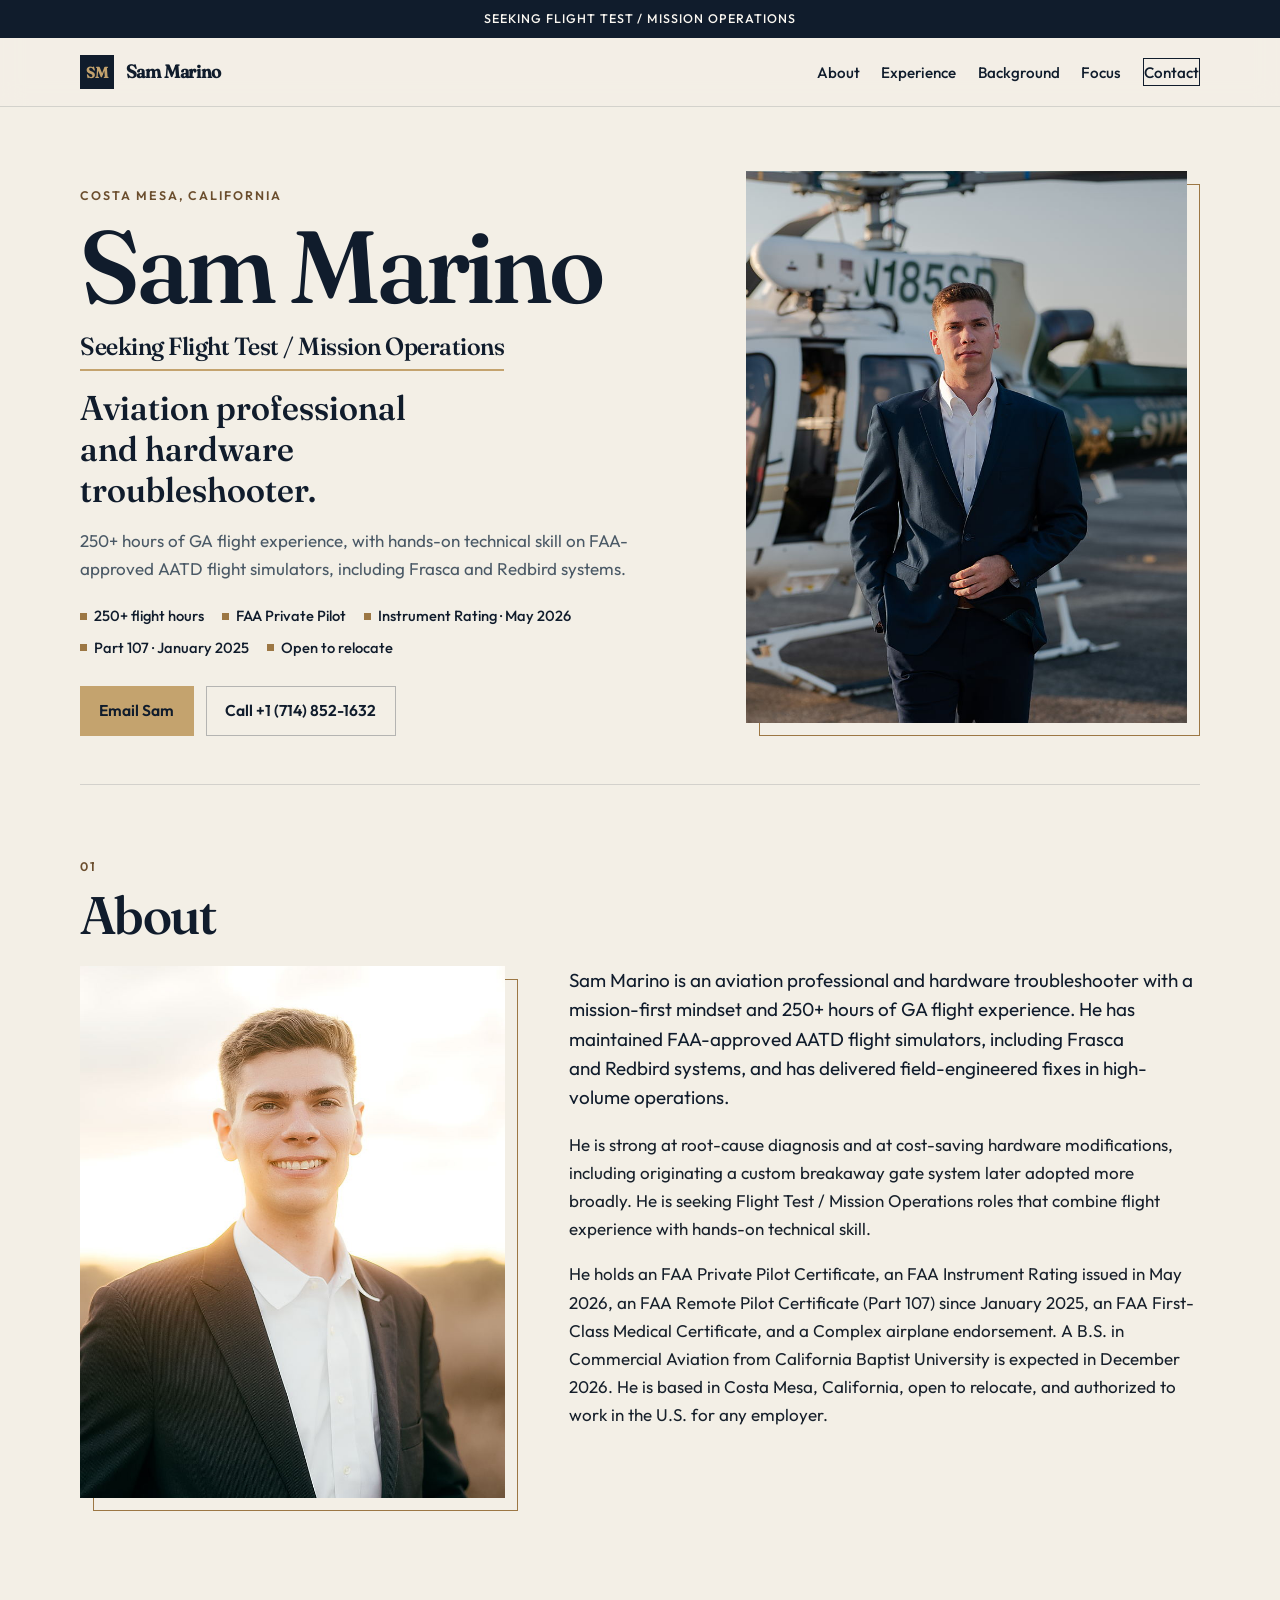
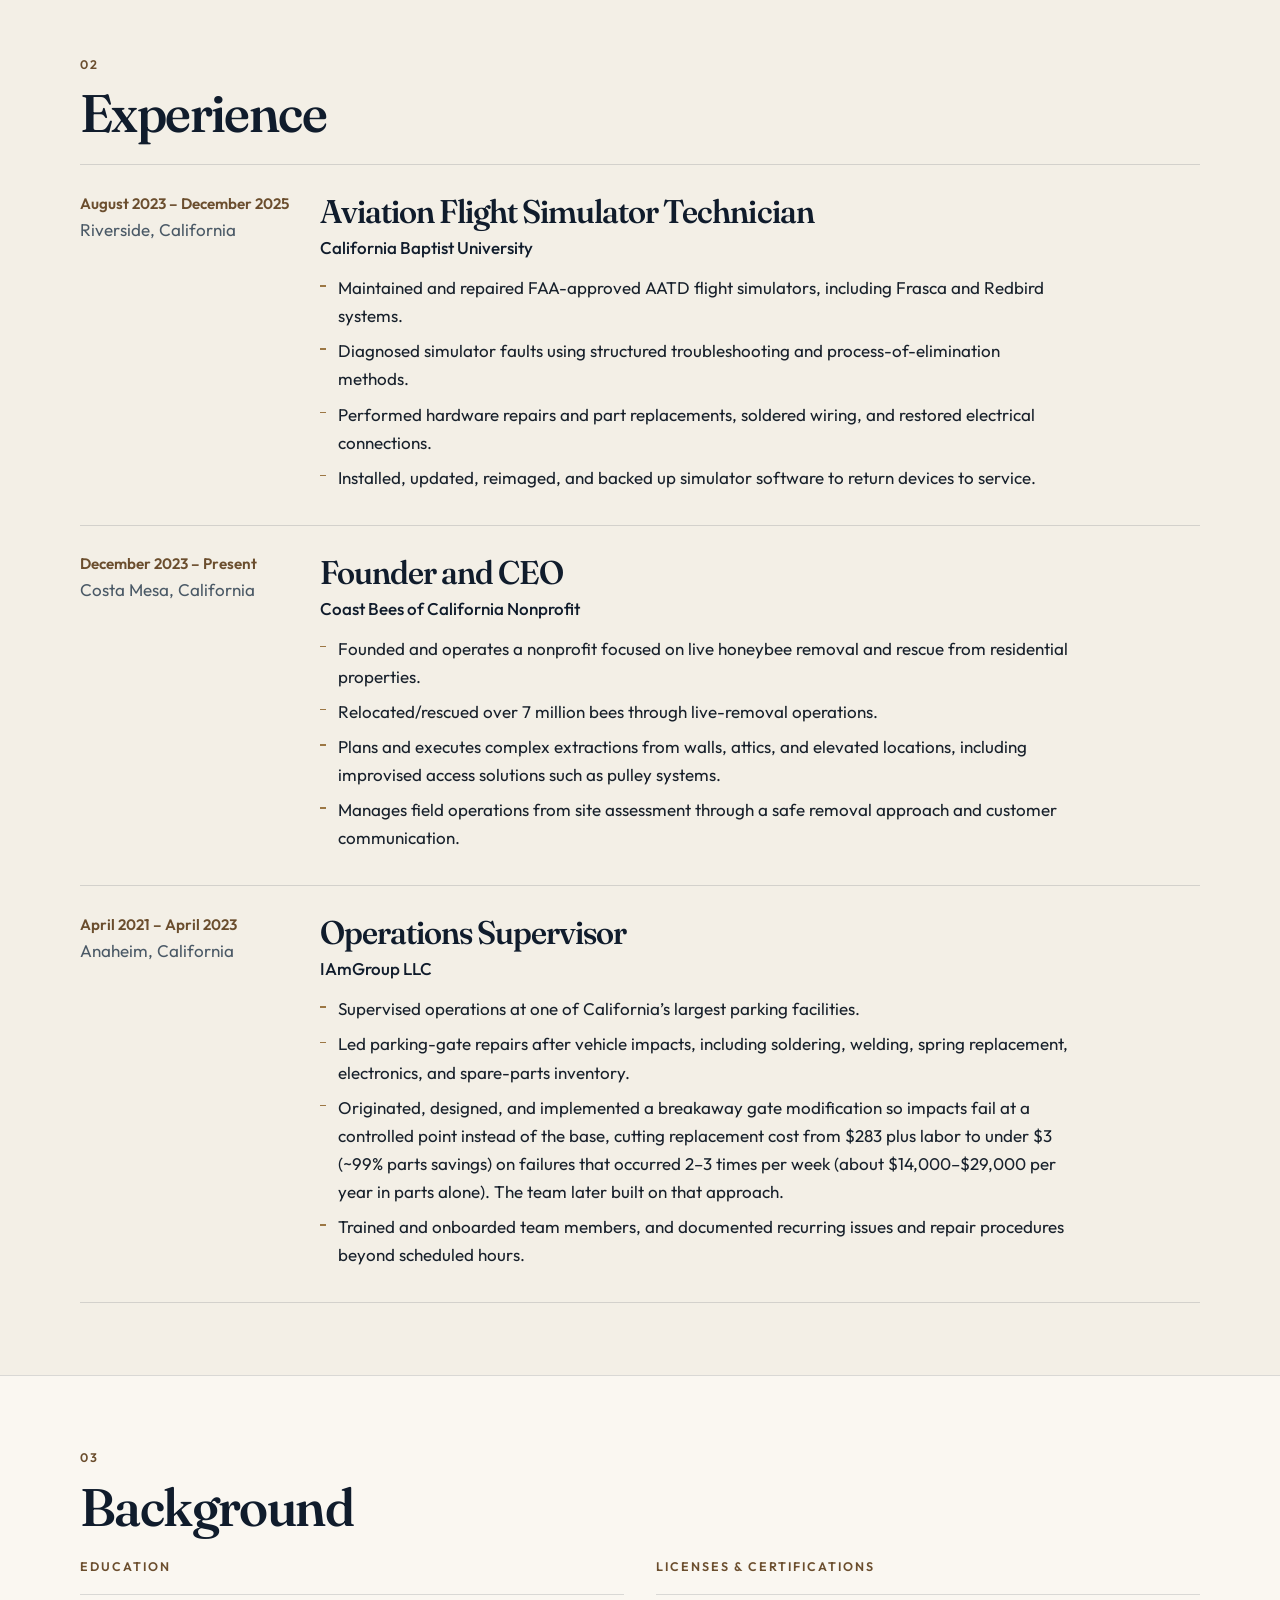
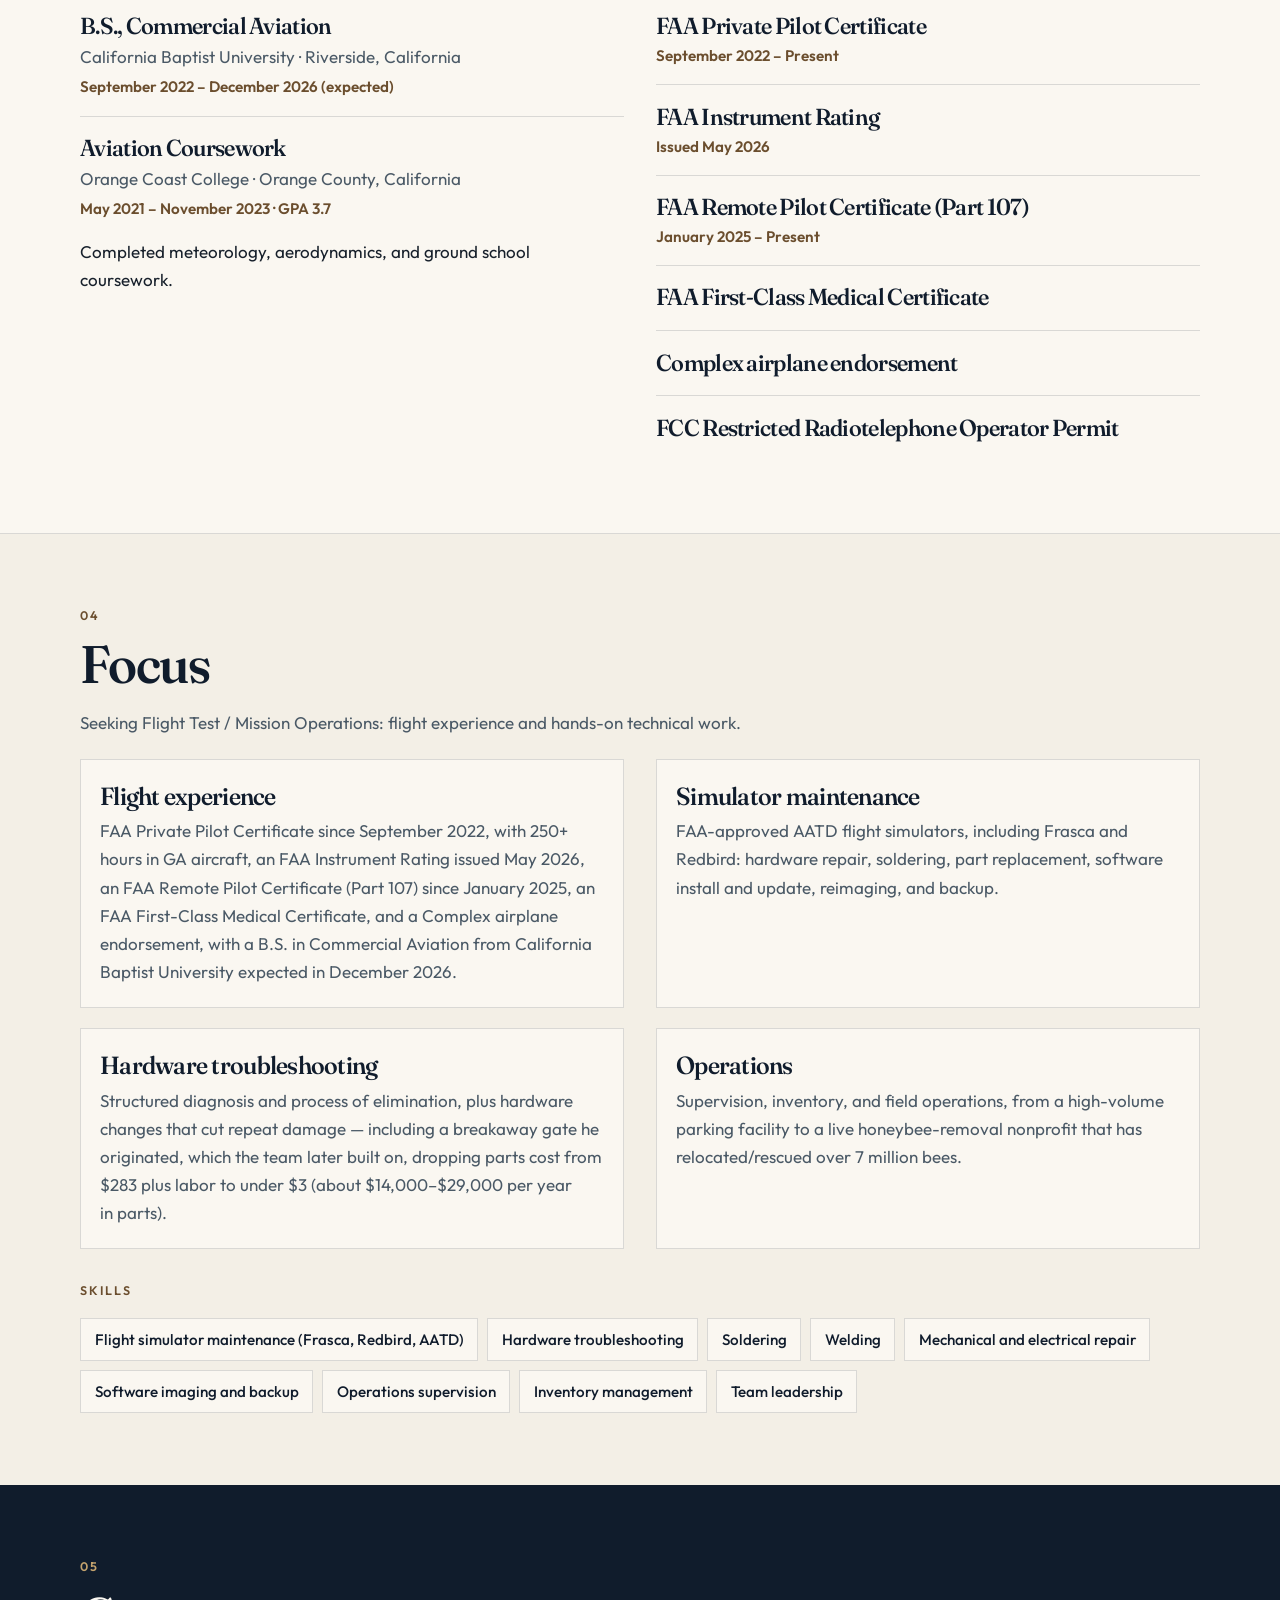
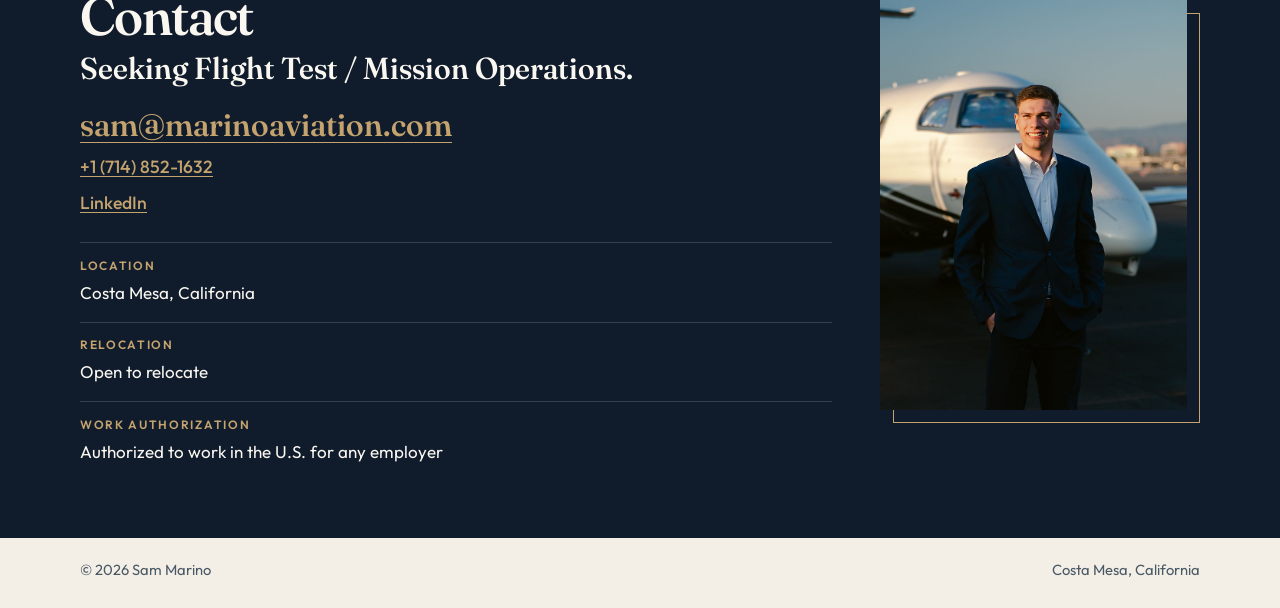
==== commit 6563b547: "Correct OCC education and IAmGroup facts - Aviation Coursework (meteorology, aerodynamics, ground sc" ====
--- a/index.html
+++ b/index.html
@@ -280,9 +280,10 @@
               <p class="when"><time datetime="2022-09">September 2022</time> – <time datetime="2026-12">December 2026</time> (expected)</p>
             </article>
             <article class="credential">
-              <h4>Aeronautical engineering coursework</h4>
+              <h4>Aviation Coursework</h4>
               <p class="org">Orange Coast College · Orange County, California</p>
-              <p class="when"><time datetime="2021-05">May 2021</time> – <time datetime="2023-11">November 2023</time></p>
+              <p class="when"><time datetime="2021-05">May 2021</time> – <time datetime="2023-11">November 2023</time> · GPA 3.7</p>
+              <p>Completed meteorology, aerodynamics, and ground school coursework.</p>
             </article>
           </div>
           <div>
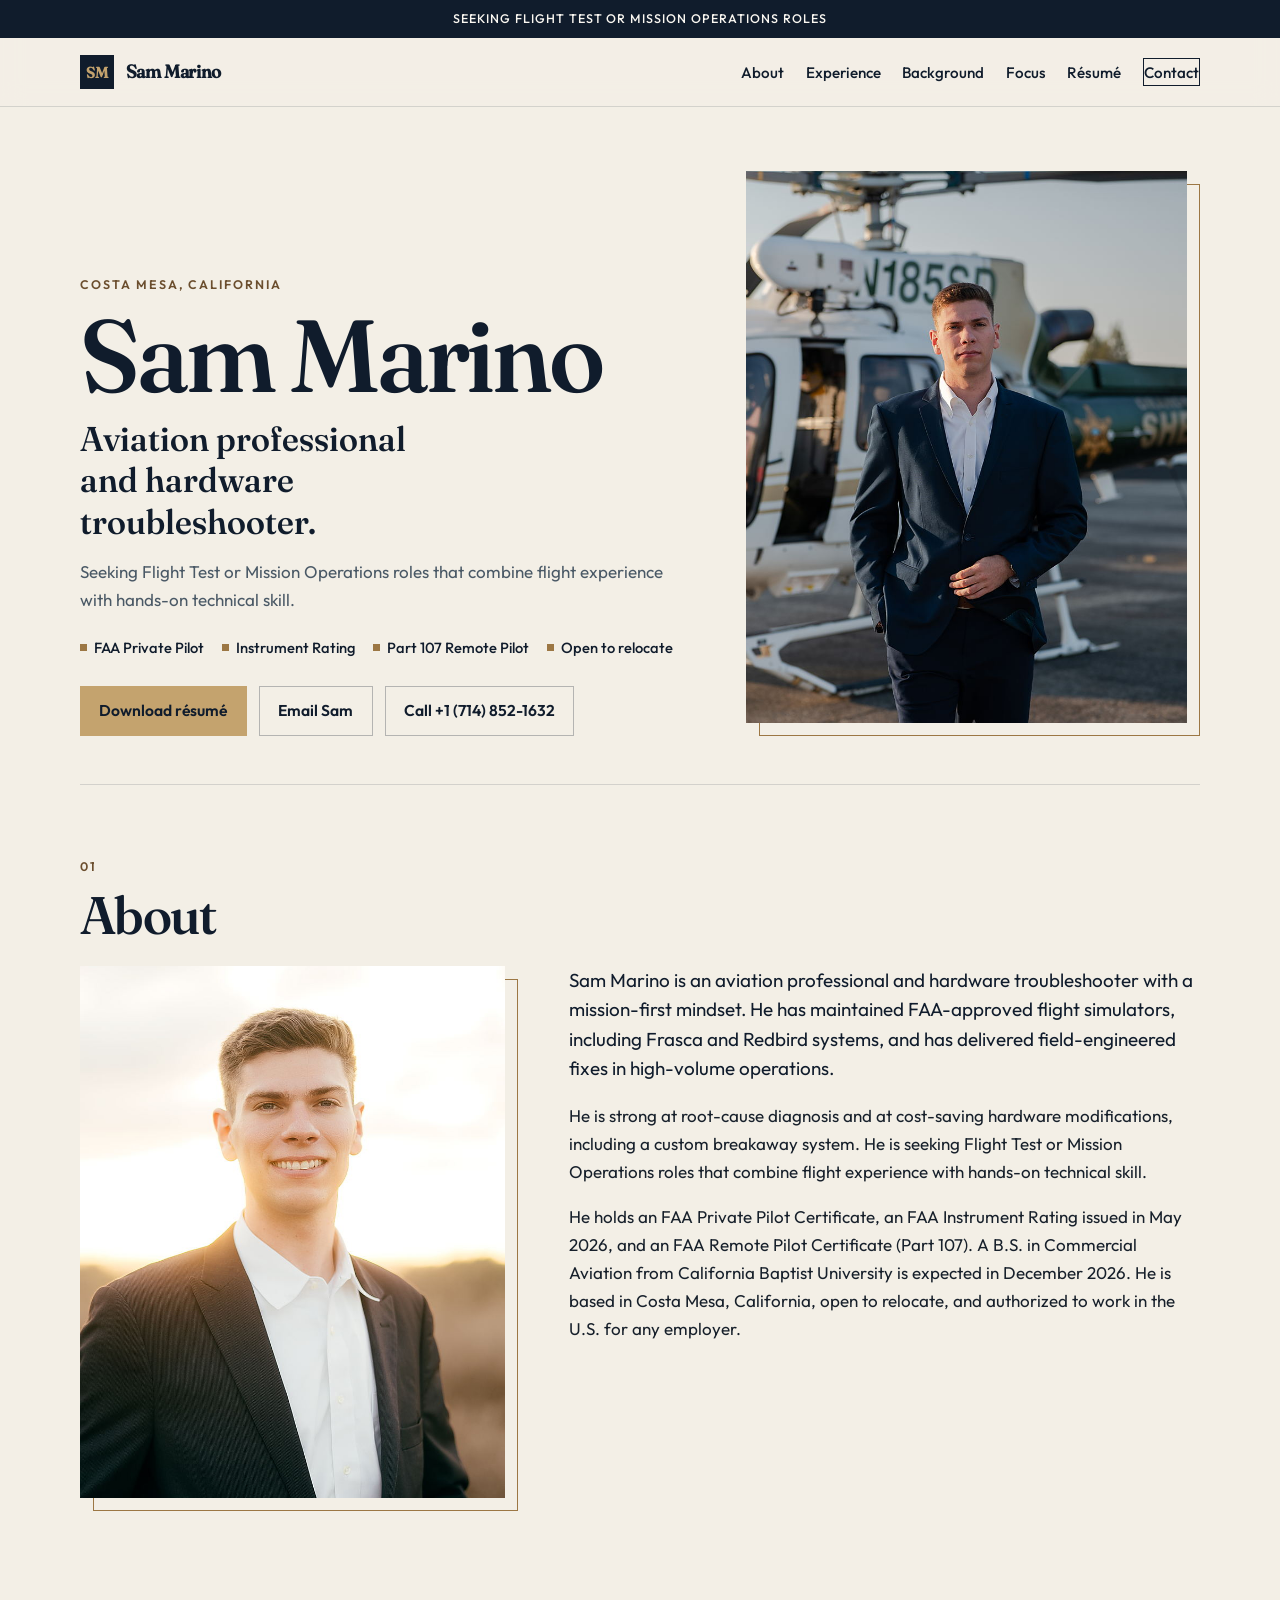
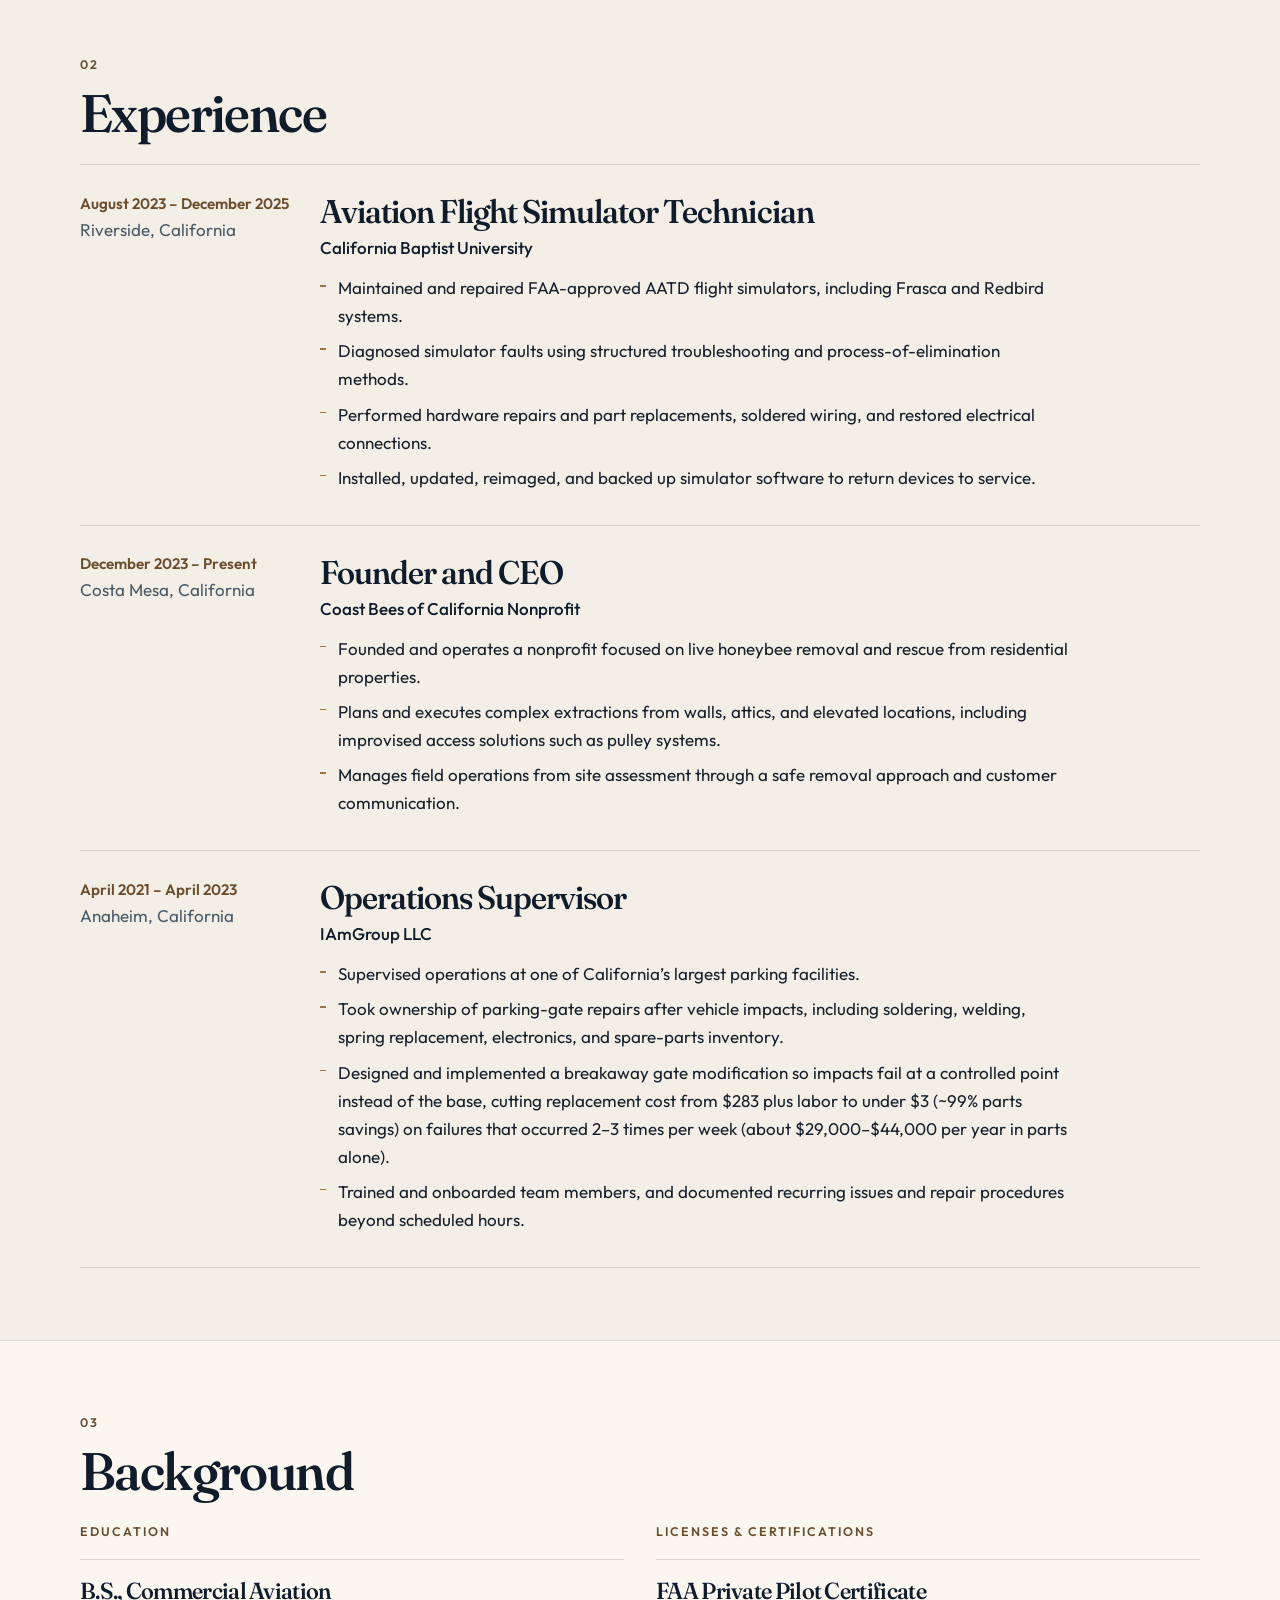
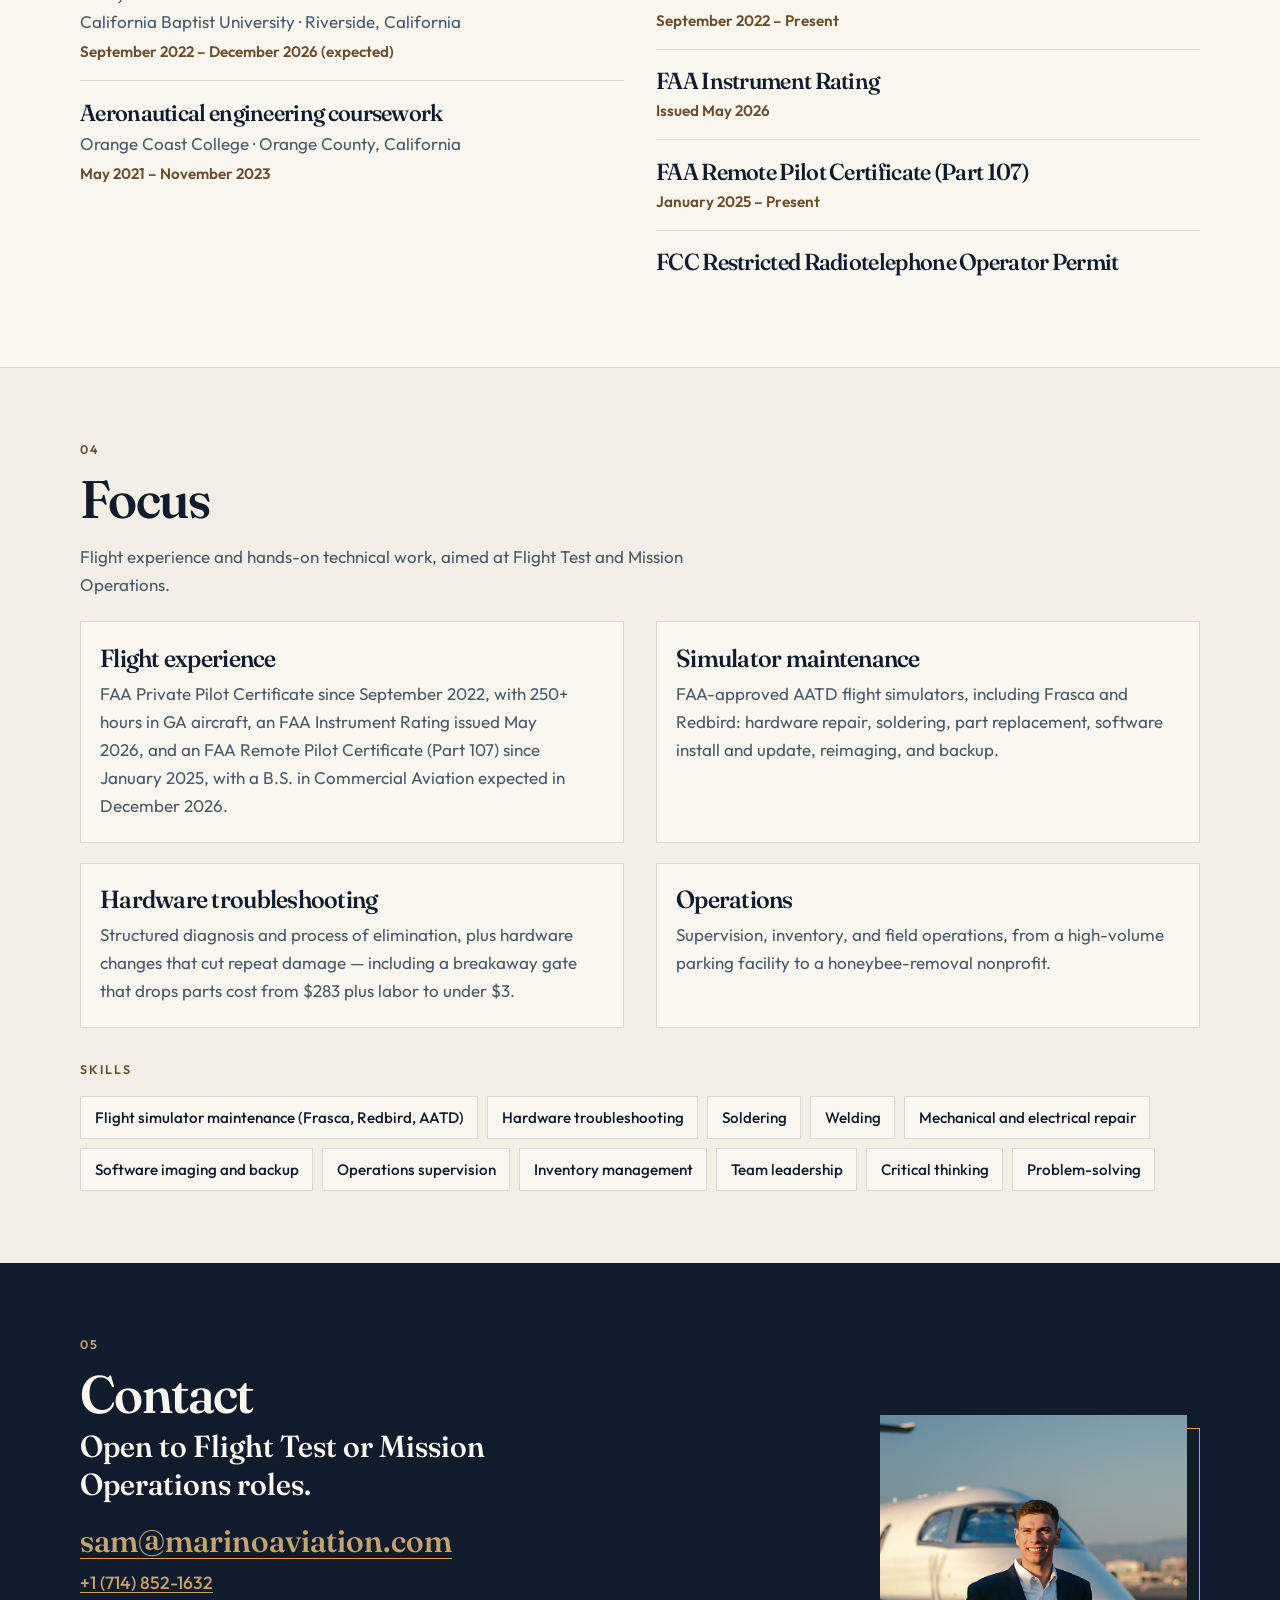
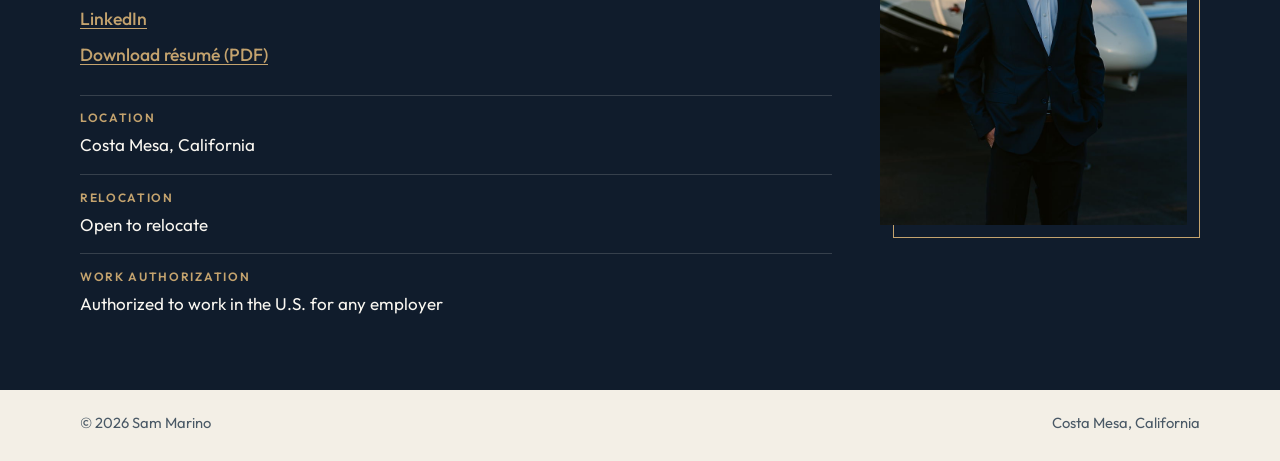
==== commit 8b655a1d: "Add the application résumé PDF to the career site. Commit Sam_Marino_Resume.pdf under resume/, link " ====
--- a/index.html
+++ b/index.html
@@ -4,7 +4,7 @@
     <meta charset="utf-8">
     <meta name="viewport" content="width=device-width, initial-scale=1">
     <title>Sam Marino | Aviation Professional, Flight Test &amp; Mission Operations</title>
-    <meta name="description" content="Sam Marino is an aviation professional and hardware troubleshooter in Costa Mesa, California, seeking Flight Test / Mission Operations roles.">
+    <meta name="description" content="Sam Marino is an aviation professional and hardware troubleshooter in Costa Mesa, California, seeking Flight Test or Mission Operations roles.">
     <meta name="author" content="Sam Marino">
     <meta name="robots" content="index, follow">
     <meta name="theme-color" content="#101c2c">
@@ -14,7 +14,7 @@
     <meta property="og:locale" content="en_US">
     <meta property="og:site_name" content="Sam Marino">
     <meta property="og:title" content="Sam Marino | Aviation Professional">
-    <meta property="og:description" content="Aviation professional and hardware troubleshooter seeking Flight Test / Mission Operations roles. Based in Costa Mesa, California.">
+    <meta property="og:description" content="Aviation professional and hardware troubleshooter seeking Flight Test or Mission Operations roles. Based in Costa Mesa, California.">
     <meta property="og:url" content="https://career.marinoaviation.com/">
     <meta property="og:image" content="https://career.marinoaviation.com/images/og.jpg">
     <meta property="og:image:width" content="1200">
@@ -23,7 +23,7 @@
 
     <meta name="twitter:card" content="summary_large_image">
     <meta name="twitter:title" content="Sam Marino | Aviation Professional">
-    <meta name="twitter:description" content="Aviation professional and hardware troubleshooter seeking Flight Test / Mission Operations roles.">
+    <meta name="twitter:description" content="Aviation professional and hardware troubleshooter seeking Flight Test or Mission Operations roles.">
     <meta name="twitter:image" content="https://career.marinoaviation.com/images/og.jpg">
     <meta name="twitter:image:alt" content="Sam Marino, aviation professional and hardware troubleshooter.">
 
@@ -44,7 +44,6 @@
         "mainEntity": {
           "@type": "Person",
           "name": "Sam Marino",
-          "description": "Seeking Flight Test / Mission Operations",
           "url": "https://career.marinoaviation.com/",
           "image": "https://career.marinoaviation.com/images/og.jpg",
           "email": "sam@marinoaviation.com",
@@ -80,16 +79,7 @@
             },
             {
               "@type": "EducationalOccupationalCredential",
-              "name": "FAA Remote Pilot Certificate (Part 107)",
-              "dateCreated": "2025-01"
-            },
-            {
-              "@type": "EducationalOccupationalCredential",
-              "name": "FAA First-Class Medical Certificate"
-            },
-            {
-              "@type": "EducationalOccupationalCredential",
-              "name": "Complex airplane endorsement"
+              "name": "FAA Remote Pilot Certificate (Part 107)"
             },
             {
               "@type": "EducationalOccupationalCredential",
@@ -104,7 +94,7 @@
     <a class="skip-link" href="#main">Skip to content</a>
 
     <header class="site-header">
-      <p class="banner">Seeking Flight Test / Mission Operations</p>
+      <p class="banner">Seeking Flight Test or Mission Operations roles</p>
       <div class="header-bar">
         <a class="brand" href="#top">
           <span class="brand-mark" aria-hidden="true">SM</span>
@@ -121,6 +111,7 @@
           <a href="#experience">Experience</a>
           <a href="#background">Background</a>
           <a href="#focus">Focus</a>
+          <a href="resume/Sam_Marino_Resume.pdf" target="_blank" rel="noopener noreferrer">Résumé</a>
           <a class="nav-cta" href="#contact">Contact</a>
         </nav>
       </div>
@@ -131,21 +122,20 @@
         <div class="hero-copy">
           <p class="eyebrow">Costa Mesa, California</p>
           <h1>Sam Marino</h1>
-          <p class="target">Seeking Flight Test / Mission Operations</p>
           <p class="lede">Aviation professional and hardware troubleshooter.</p>
           <p class="dek">
-            250+ hours of GA flight experience, with hands-on technical skill
-            on FAA-approved AATD flight simulators, including Frasca and Redbird systems.
+            Seeking Flight Test or Mission Operations roles that combine flight
+            experience with hands-on technical skill.
           </p>
           <ul class="hero-facts">
-            <li>250+ flight hours</li>
             <li>FAA Private Pilot</li>
-            <li>Instrument Rating · May 2026</li>
-            <li>Part 107 · January 2025</li>
+            <li>Instrument Rating</li>
+            <li>Part 107 Remote Pilot</li>
             <li>Open to relocate</li>
           </ul>
           <div class="hero-actions">
-            <a class="btn btn-gold" href="mailto:sam@marinoaviation.com">Email Sam</a>
+            <a class="btn btn-gold" href="resume/Sam_Marino_Resume.pdf" target="_blank" rel="noopener noreferrer">Download résumé</a>
+            <a class="btn btn-ghost" href="mailto:sam@marinoaviation.com">Email Sam</a>
             <a class="btn btn-ghost" href="tel:+17148521632">Call +1 (714) 852-1632</a>
           </div>
         </div>
@@ -171,24 +161,20 @@
           <div class="about-copy">
             <p class="lead">
               Sam Marino is an aviation professional and hardware troubleshooter
-              with a mission-first mindset and 250+ hours of GA flight experience.
-              He has maintained FAA-approved AATD flight simulators, including
-              Frasca and Redbird systems, and has delivered field-engineered fixes
-              in high-volume operations.
+              with a mission-first mindset. He has maintained FAA-approved flight
+              simulators, including Frasca and Redbird systems, and has delivered
+              field-engineered fixes in high-volume operations.
             </p>
             <p>
               He is strong at root-cause diagnosis and at cost-saving hardware
-              modifications, including originating a custom breakaway gate system
-              later adopted more broadly. He is seeking Flight Test / Mission
-              Operations roles that combine flight experience with hands-on
-              technical skill.
+              modifications, including a custom breakaway system. He is seeking
+              Flight Test or Mission Operations roles that combine flight
+              experience with hands-on technical skill.
             </p>
             <p>
               He holds an FAA Private Pilot Certificate, an FAA Instrument Rating
-              issued in <time datetime="2026-05">May 2026</time>, an FAA Remote
-              Pilot Certificate (Part 107) since <time datetime="2025-01">January 2025</time>,
-              an FAA First-Class Medical Certificate, and a Complex airplane
-              endorsement. A B.S. in Commercial Aviation from
+              issued in <time datetime="2026-05">May 2026</time>, and an FAA Remote
+              Pilot Certificate (Part 107). A B.S. in Commercial Aviation from
               California Baptist University is expected in <time datetime="2026-12">December 2026</time>. He is
               based in Costa Mesa, California, open to relocate, and authorized
               to work in the U.S. for any employer.
@@ -241,7 +227,6 @@
             <p class="org">Coast Bees of California Nonprofit</p>
             <ul>
               <li>Founded and operates a nonprofit focused on live honeybee removal and rescue from residential properties.</li>
-              <li>Relocated/rescued over 7 million bees through live-removal operations.</li>
               <li>Plans and executes complex extractions from walls, attics, and elevated locations, including improvised access solutions such as pulley systems.</li>
               <li>Manages field operations from site assessment through a safe removal approach and customer communication.</li>
             </ul>
@@ -258,8 +243,8 @@
             <p class="org">IAmGroup LLC</p>
             <ul>
               <li>Supervised operations at one of California’s largest parking facilities.</li>
-              <li>Led parking-gate repairs after vehicle impacts, including soldering, welding, spring replacement, electronics, and spare-parts inventory.</li>
-              <li>Originated, designed, and implemented a breakaway gate modification so impacts fail at a controlled point instead of the base, cutting replacement cost from $283 plus labor to under $3 (~99% parts savings) on failures that occurred 2–3 times per week (about $14,000–$29,000 per year in parts alone). The team later built on that approach.</li>
+              <li>Took ownership of parking-gate repairs after vehicle impacts, including soldering, welding, spring replacement, electronics, and spare-parts inventory.</li>
+              <li>Designed and implemented a breakaway gate modification so impacts fail at a controlled point instead of the base, cutting replacement cost from $283 plus labor to under $3 (~99% parts savings) on failures that occurred 2–3 times per week (about $29,000–$44,000 per year in parts alone).</li>
               <li>Trained and onboarded team members, and documented recurring issues and repair procedures beyond scheduled hours.</li>
             </ul>
           </div>
@@ -280,10 +265,9 @@
               <p class="when"><time datetime="2022-09">September 2022</time> – <time datetime="2026-12">December 2026</time> (expected)</p>
             </article>
             <article class="credential">
-              <h4>Aviation Coursework</h4>
+              <h4>Aeronautical engineering coursework</h4>
               <p class="org">Orange Coast College · Orange County, California</p>
-              <p class="when"><time datetime="2021-05">May 2021</time> – <time datetime="2023-11">November 2023</time> · GPA 3.7</p>
-              <p>Completed meteorology, aerodynamics, and ground school coursework.</p>
+              <p class="when"><time datetime="2021-05">May 2021</time> – <time datetime="2023-11">November 2023</time></p>
             </article>
           </div>
           <div>
@@ -299,12 +283,6 @@
             <article class="credential">
               <h4>FAA Remote Pilot Certificate (Part 107)</h4>
               <p class="when"><time datetime="2025-01">January 2025</time> – Present</p>
-            </article>
-            <article class="credential">
-              <h4>FAA First-Class Medical Certificate</h4>
-            </article>
-            <article class="credential">
-              <h4>Complex airplane endorsement</h4>
             </article>
             <article class="credential">
               <h4>FCC Restricted Radiotelephone Operator Permit</h4>
@@ -319,7 +297,7 @@
           <h2>Focus</h2>
         </div>
         <p class="section-intro">
-          Seeking Flight Test / Mission Operations: flight experience and hands-on technical work.
+          Flight experience and hands-on technical work, aimed at Flight Test and Mission Operations.
         </p>
         <div class="focus-grid">
           <article class="card">
@@ -327,11 +305,10 @@
             <p>
               FAA Private Pilot Certificate since September 2022, with 250+ hours
               in GA aircraft, an FAA Instrument Rating issued
-              <time datetime="2026-05">May 2026</time>, an FAA Remote Pilot
-              Certificate (Part 107) since <time datetime="2025-01">January 2025</time>,
-              an FAA First-Class Medical Certificate, and a Complex airplane
-              endorsement, with a B.S. in Commercial Aviation from California Baptist
-              University expected in <time datetime="2026-12">December 2026</time>.
+              <time datetime="2026-05">May 2026</time>, and an FAA Remote Pilot
+              Certificate (Part 107) since January 2025,
+              with a B.S. in Commercial Aviation expected in
+              <time datetime="2026-12">December 2026</time>.
             </p>
           </article>
           <article class="card">
@@ -346,17 +323,15 @@
             <h3>Hardware troubleshooting</h3>
             <p>
               Structured diagnosis and process of elimination, plus hardware
-              changes that cut repeat damage — including a breakaway gate he
-              originated, which the team later built on, dropping parts cost from
-              $283 plus labor to under $3 (about $14,000–$29,000 per year in parts).
+              changes that cut repeat damage — including a breakaway gate
+              that drops parts cost from $283 plus labor to under $3.
             </p>
           </article>
           <article class="card">
             <h3>Operations</h3>
             <p>
               Supervision, inventory, and field operations, from a high-volume
-              parking facility to a live honeybee-removal nonprofit that has
-              relocated/rescued over 7 million bees.
+              parking facility to a honeybee-removal nonprofit.
             </p>
           </article>
         </div>
@@ -371,6 +346,8 @@
           <li>Operations supervision</li>
           <li>Inventory management</li>
           <li>Team leadership</li>
+          <li>Critical thinking</li>
+          <li>Problem-solving</li>
         </ul>
       </section>
 
@@ -380,11 +357,12 @@
             <p class="index index-light">05</p>
             <h2>Contact</h2>
             <p class="contact-lead">
-              Seeking Flight Test / Mission Operations.
+              Open to Flight Test or Mission Operations roles.
             </p>
             <a class="contact-email" href="mailto:sam@marinoaviation.com">sam@marinoaviation.com</a>
             <a class="contact-phone" href="tel:+17148521632">+1 (714) 852-1632</a>
             <a class="contact-linkedin" href="https://www.linkedin.com/in/sam-marino-81a0381b2" rel="me noopener noreferrer">LinkedIn</a>
+            <a class="contact-resume" href="resume/Sam_Marino_Resume.pdf" target="_blank" rel="noopener noreferrer">Download résumé (PDF)</a>
             <dl class="facts">
               <div>
                 <dt>Location</dt>
--- a/styles.css
+++ b/styles.css
@@ -316,18 +316,6 @@
   line-height: 0.92;
 }
 
-.target {
-  display: inline-block;
-  margin: 1.15rem 0 0;
-  padding-bottom: 0.4rem;
-  border-bottom: 2px solid var(--gold);
-  color: var(--navy);
-  font-family: var(--serif);
-  font-size: clamp(1.2rem, 2.6vw, 1.55rem);
-  line-height: 1.25;
-  letter-spacing: -0.02em;
-}
-
 .lede {
   margin: 1rem 0 0;
   max-width: 22rem;
@@ -649,7 +637,8 @@
 
 .contact-email,
 .contact-phone,
-.contact-linkedin {
+.contact-linkedin,
+.contact-resume {
   display: inline-block;
   color: var(--gold);
   text-decoration-thickness: 1px;
@@ -664,7 +653,8 @@
 }
 
 .contact-phone,
-.contact-linkedin {
+.contact-linkedin,
+.contact-resume {
   display: block;
   margin-top: 0.45rem;
   font-weight: 500;
@@ -674,9 +664,11 @@
 .contact-email:hover,
 .contact-phone:hover,
 .contact-linkedin:hover,
+.contact-resume:hover,
 .contact-email:focus-visible,
 .contact-phone:focus-visible,
-.contact-linkedin:focus-visible {
+.contact-linkedin:focus-visible,
+.contact-resume:focus-visible {
   color: #e7d7b8;
 }
 
@@ -835,6 +827,7 @@
   .contact-email,
   .contact-phone,
   .contact-linkedin,
+  .contact-resume,
   h1,
   h2,
   h3,
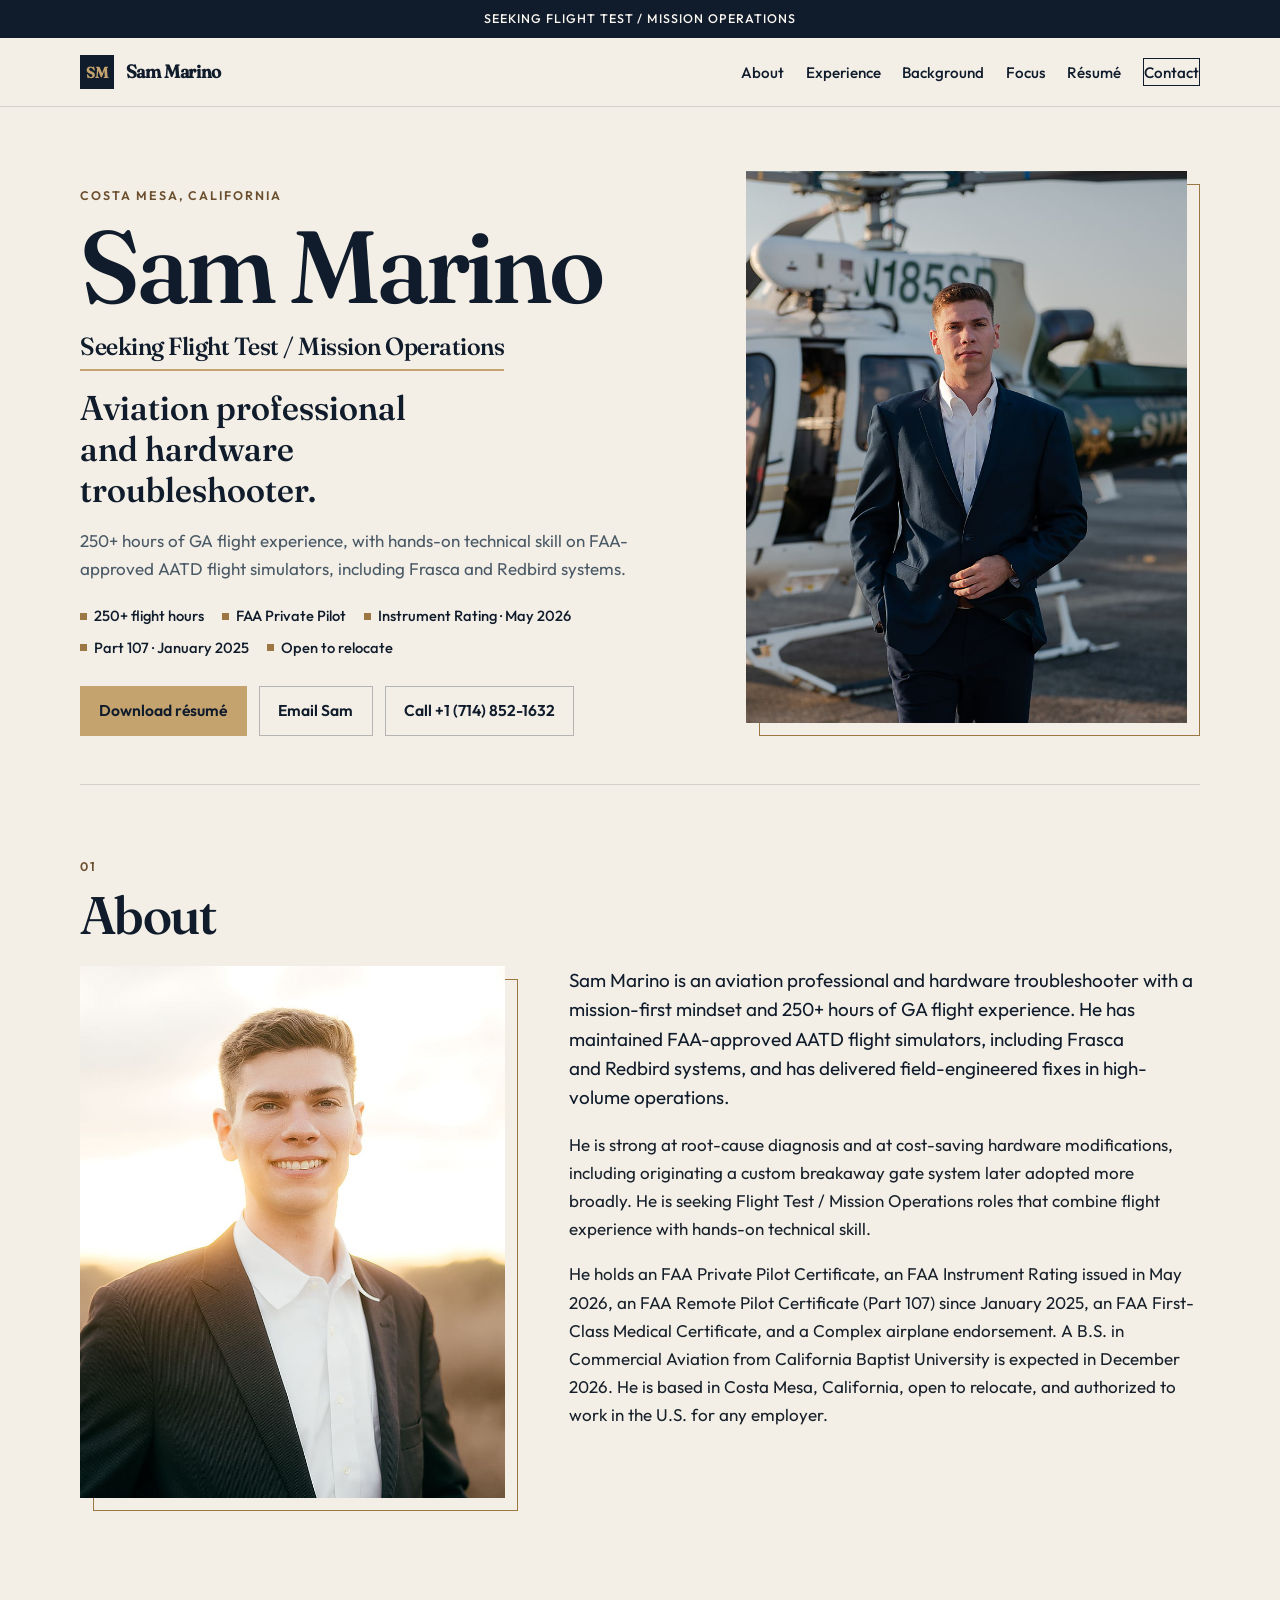
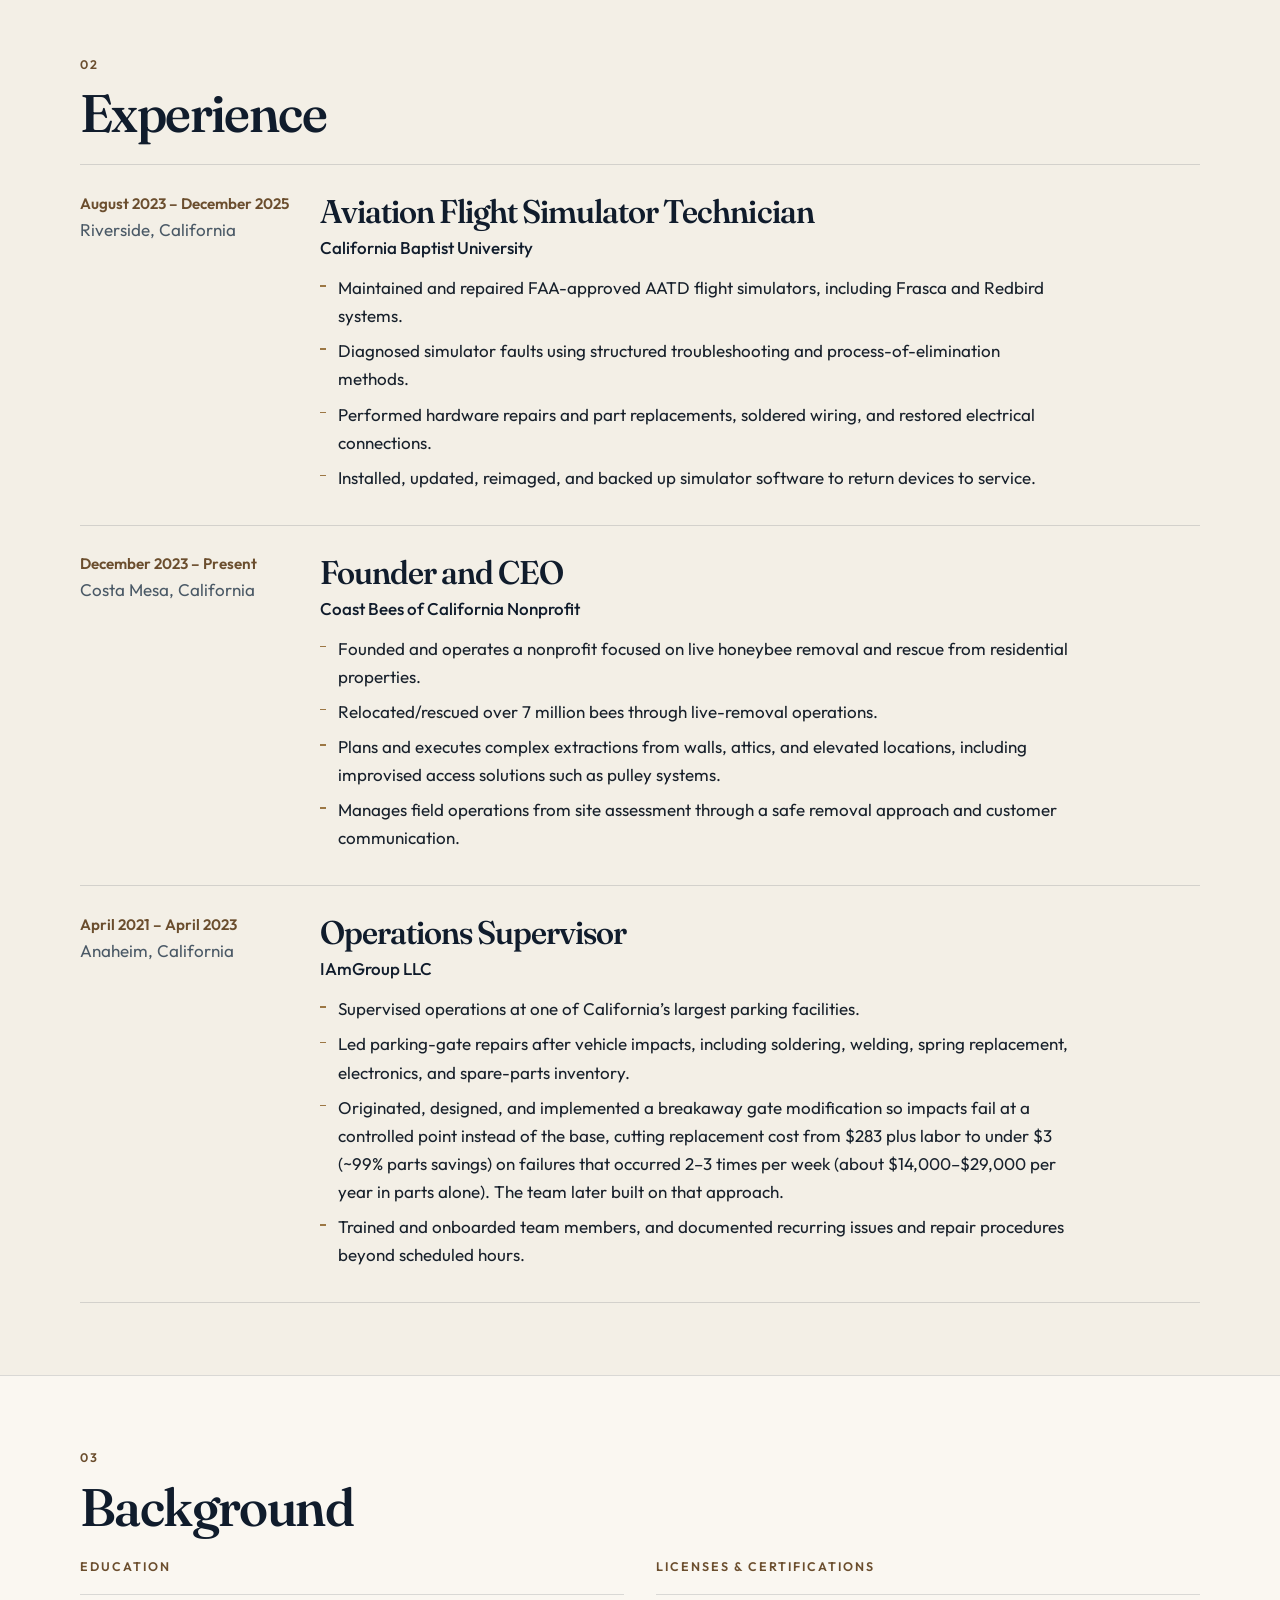
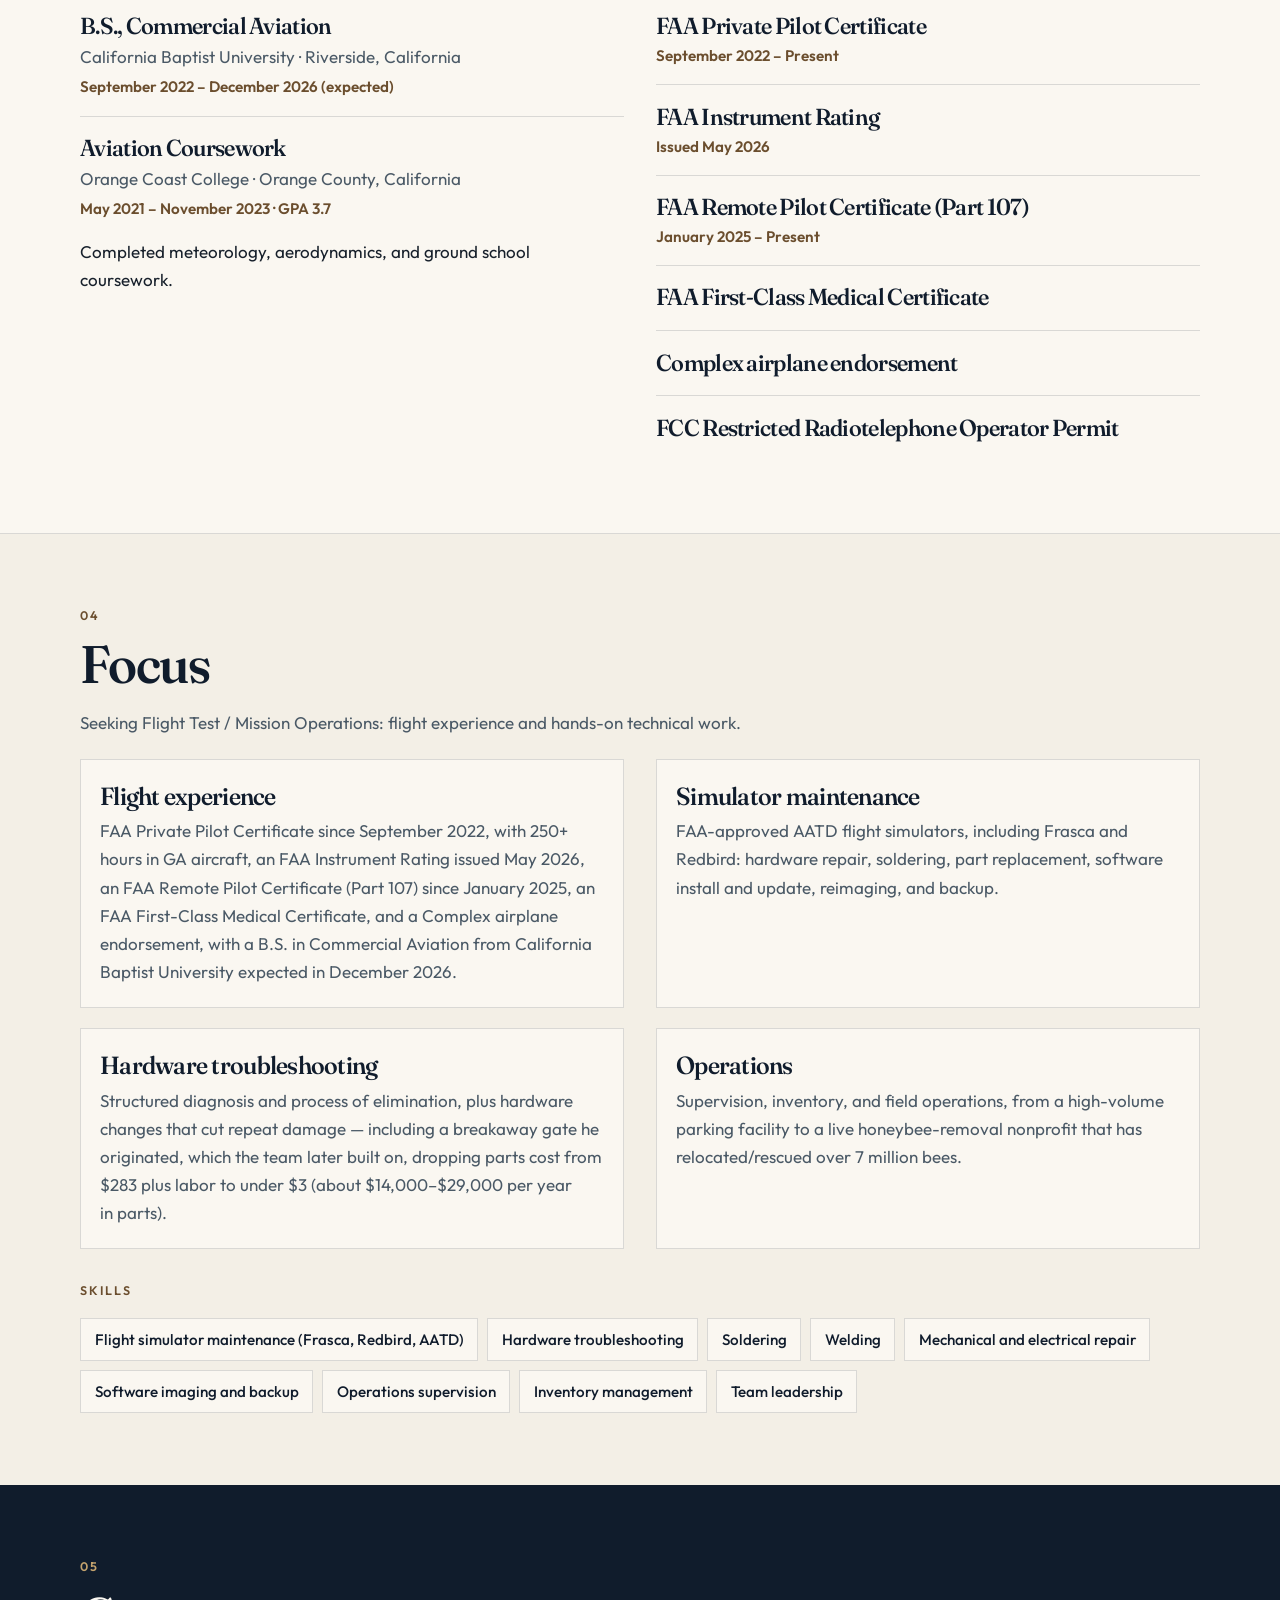
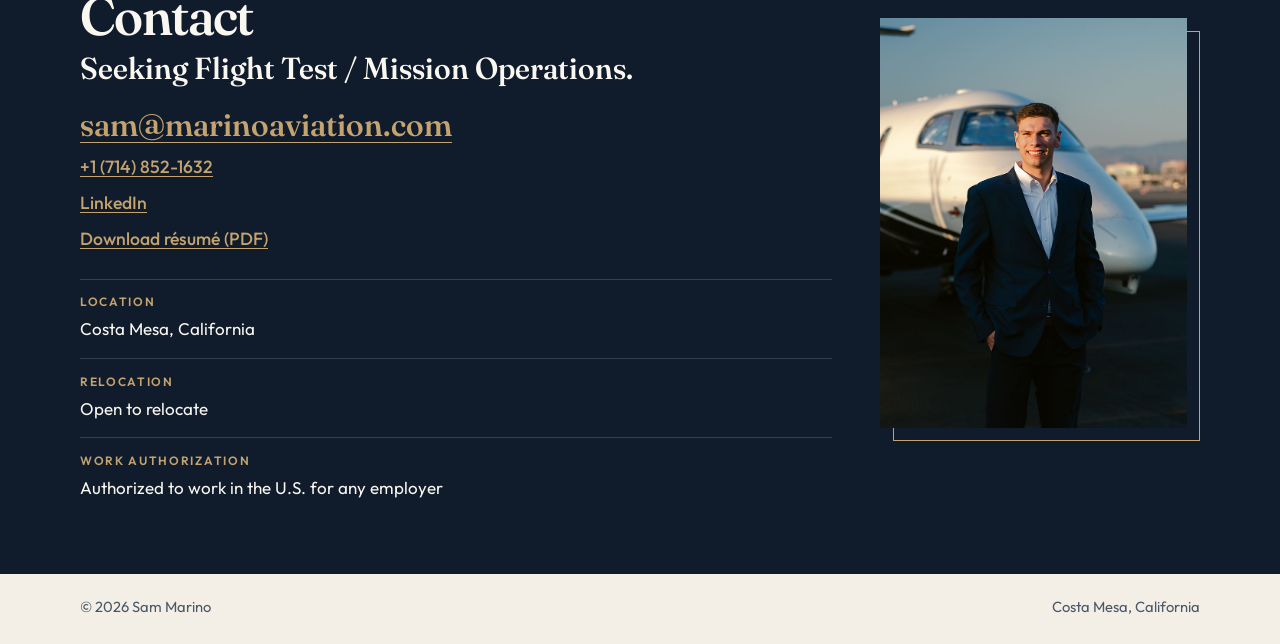
==== commit e6ca99c2: "Merge résumé copy alignment into latest main" ====
--- a/index.html
+++ b/index.html
@@ -4,7 +4,7 @@
     <meta charset="utf-8">
     <meta name="viewport" content="width=device-width, initial-scale=1">
     <title>Sam Marino | Aviation Professional, Flight Test &amp; Mission Operations</title>
-    <meta name="description" content="Sam Marino is an aviation professional and hardware troubleshooter in Costa Mesa, California, seeking Flight Test or Mission Operations roles.">
+    <meta name="description" content="Sam Marino is an aviation professional and hardware troubleshooter in Costa Mesa, California, seeking Flight Test / Mission Operations roles.">
     <meta name="author" content="Sam Marino">
     <meta name="robots" content="index, follow">
     <meta name="theme-color" content="#101c2c">
@@ -14,7 +14,7 @@
     <meta property="og:locale" content="en_US">
     <meta property="og:site_name" content="Sam Marino">
     <meta property="og:title" content="Sam Marino | Aviation Professional">
-    <meta property="og:description" content="Aviation professional and hardware troubleshooter seeking Flight Test or Mission Operations roles. Based in Costa Mesa, California.">
+    <meta property="og:description" content="Aviation professional and hardware troubleshooter seeking Flight Test / Mission Operations roles. Based in Costa Mesa, California.">
     <meta property="og:url" content="https://career.marinoaviation.com/">
     <meta property="og:image" content="https://career.marinoaviation.com/images/og.jpg">
     <meta property="og:image:width" content="1200">
@@ -23,7 +23,7 @@
 
     <meta name="twitter:card" content="summary_large_image">
     <meta name="twitter:title" content="Sam Marino | Aviation Professional">
-    <meta name="twitter:description" content="Aviation professional and hardware troubleshooter seeking Flight Test or Mission Operations roles.">
+    <meta name="twitter:description" content="Aviation professional and hardware troubleshooter seeking Flight Test / Mission Operations roles.">
     <meta name="twitter:image" content="https://career.marinoaviation.com/images/og.jpg">
     <meta name="twitter:image:alt" content="Sam Marino, aviation professional and hardware troubleshooter.">
 
@@ -44,6 +44,7 @@
         "mainEntity": {
           "@type": "Person",
           "name": "Sam Marino",
+          "description": "Seeking Flight Test / Mission Operations",
           "url": "https://career.marinoaviation.com/",
           "image": "https://career.marinoaviation.com/images/og.jpg",
           "email": "sam@marinoaviation.com",
@@ -79,7 +80,16 @@
             },
             {
               "@type": "EducationalOccupationalCredential",
-              "name": "FAA Remote Pilot Certificate (Part 107)"
+              "name": "FAA Remote Pilot Certificate (Part 107)",
+              "dateCreated": "2025-01"
+            },
+            {
+              "@type": "EducationalOccupationalCredential",
+              "name": "FAA First-Class Medical Certificate"
+            },
+            {
+              "@type": "EducationalOccupationalCredential",
+              "name": "Complex airplane endorsement"
             },
             {
               "@type": "EducationalOccupationalCredential",
@@ -94,7 +104,7 @@
     <a class="skip-link" href="#main">Skip to content</a>
 
     <header class="site-header">
-      <p class="banner">Seeking Flight Test or Mission Operations roles</p>
+      <p class="banner">Seeking Flight Test / Mission Operations</p>
       <div class="header-bar">
         <a class="brand" href="#top">
           <span class="brand-mark" aria-hidden="true">SM</span>
@@ -122,15 +132,17 @@
         <div class="hero-copy">
           <p class="eyebrow">Costa Mesa, California</p>
           <h1>Sam Marino</h1>
+          <p class="target">Seeking Flight Test / Mission Operations</p>
           <p class="lede">Aviation professional and hardware troubleshooter.</p>
           <p class="dek">
-            Seeking Flight Test or Mission Operations roles that combine flight
-            experience with hands-on technical skill.
+            250+ hours of GA flight experience, with hands-on technical skill
+            on FAA-approved AATD flight simulators, including Frasca and Redbird systems.
           </p>
           <ul class="hero-facts">
+            <li>250+ flight hours</li>
             <li>FAA Private Pilot</li>
-            <li>Instrument Rating</li>
-            <li>Part 107 Remote Pilot</li>
+            <li>Instrument Rating · May 2026</li>
+            <li>Part 107 · January 2025</li>
             <li>Open to relocate</li>
           </ul>
           <div class="hero-actions">
@@ -161,20 +173,24 @@
           <div class="about-copy">
             <p class="lead">
               Sam Marino is an aviation professional and hardware troubleshooter
-              with a mission-first mindset. He has maintained FAA-approved flight
-              simulators, including Frasca and Redbird systems, and has delivered
-              field-engineered fixes in high-volume operations.
+              with a mission-first mindset and 250+ hours of GA flight experience.
+              He has maintained FAA-approved AATD flight simulators, including
+              Frasca and Redbird systems, and has delivered field-engineered fixes
+              in high-volume operations.
             </p>
             <p>
               He is strong at root-cause diagnosis and at cost-saving hardware
-              modifications, including a custom breakaway system. He is seeking
-              Flight Test or Mission Operations roles that combine flight
-              experience with hands-on technical skill.
+              modifications, including originating a custom breakaway gate system
+              later adopted more broadly. He is seeking Flight Test / Mission
+              Operations roles that combine flight experience with hands-on
+              technical skill.
             </p>
             <p>
               He holds an FAA Private Pilot Certificate, an FAA Instrument Rating
-              issued in <time datetime="2026-05">May 2026</time>, and an FAA Remote
-              Pilot Certificate (Part 107). A B.S. in Commercial Aviation from
+              issued in <time datetime="2026-05">May 2026</time>, an FAA Remote
+              Pilot Certificate (Part 107) since <time datetime="2025-01">January 2025</time>,
+              an FAA First-Class Medical Certificate, and a Complex airplane
+              endorsement. A B.S. in Commercial Aviation from
               California Baptist University is expected in <time datetime="2026-12">December 2026</time>. He is
               based in Costa Mesa, California, open to relocate, and authorized
               to work in the U.S. for any employer.
@@ -227,6 +243,7 @@
             <p class="org">Coast Bees of California Nonprofit</p>
             <ul>
               <li>Founded and operates a nonprofit focused on live honeybee removal and rescue from residential properties.</li>
+              <li>Relocated/rescued over 7 million bees through live-removal operations.</li>
               <li>Plans and executes complex extractions from walls, attics, and elevated locations, including improvised access solutions such as pulley systems.</li>
               <li>Manages field operations from site assessment through a safe removal approach and customer communication.</li>
             </ul>
@@ -243,8 +260,8 @@
             <p class="org">IAmGroup LLC</p>
             <ul>
               <li>Supervised operations at one of California’s largest parking facilities.</li>
-              <li>Took ownership of parking-gate repairs after vehicle impacts, including soldering, welding, spring replacement, electronics, and spare-parts inventory.</li>
-              <li>Designed and implemented a breakaway gate modification so impacts fail at a controlled point instead of the base, cutting replacement cost from $283 plus labor to under $3 (~99% parts savings) on failures that occurred 2–3 times per week (about $29,000–$44,000 per year in parts alone).</li>
+              <li>Led parking-gate repairs after vehicle impacts, including soldering, welding, spring replacement, electronics, and spare-parts inventory.</li>
+              <li>Originated, designed, and implemented a breakaway gate modification so impacts fail at a controlled point instead of the base, cutting replacement cost from $283 plus labor to under $3 (~99% parts savings) on failures that occurred 2–3 times per week (about $14,000–$29,000 per year in parts alone). The team later built on that approach.</li>
               <li>Trained and onboarded team members, and documented recurring issues and repair procedures beyond scheduled hours.</li>
             </ul>
           </div>
@@ -265,9 +282,10 @@
               <p class="when"><time datetime="2022-09">September 2022</time> – <time datetime="2026-12">December 2026</time> (expected)</p>
             </article>
             <article class="credential">
-              <h4>Aeronautical engineering coursework</h4>
+              <h4>Aviation Coursework</h4>
               <p class="org">Orange Coast College · Orange County, California</p>
-              <p class="when"><time datetime="2021-05">May 2021</time> – <time datetime="2023-11">November 2023</time></p>
+              <p class="when"><time datetime="2021-05">May 2021</time> – <time datetime="2023-11">November 2023</time> · GPA 3.7</p>
+              <p>Completed meteorology, aerodynamics, and ground school coursework.</p>
             </article>
           </div>
           <div>
@@ -283,6 +301,12 @@
             <article class="credential">
               <h4>FAA Remote Pilot Certificate (Part 107)</h4>
               <p class="when"><time datetime="2025-01">January 2025</time> – Present</p>
+            </article>
+            <article class="credential">
+              <h4>FAA First-Class Medical Certificate</h4>
+            </article>
+            <article class="credential">
+              <h4>Complex airplane endorsement</h4>
             </article>
             <article class="credential">
               <h4>FCC Restricted Radiotelephone Operator Permit</h4>
@@ -297,7 +321,7 @@
           <h2>Focus</h2>
         </div>
         <p class="section-intro">
-          Flight experience and hands-on technical work, aimed at Flight Test and Mission Operations.
+          Seeking Flight Test / Mission Operations: flight experience and hands-on technical work.
         </p>
         <div class="focus-grid">
           <article class="card">
@@ -305,10 +329,11 @@
             <p>
               FAA Private Pilot Certificate since September 2022, with 250+ hours
               in GA aircraft, an FAA Instrument Rating issued
-              <time datetime="2026-05">May 2026</time>, and an FAA Remote Pilot
-              Certificate (Part 107) since January 2025,
-              with a B.S. in Commercial Aviation expected in
-              <time datetime="2026-12">December 2026</time>.
+              <time datetime="2026-05">May 2026</time>, an FAA Remote Pilot
+              Certificate (Part 107) since <time datetime="2025-01">January 2025</time>,
+              an FAA First-Class Medical Certificate, and a Complex airplane
+              endorsement, with a B.S. in Commercial Aviation from California Baptist
+              University expected in <time datetime="2026-12">December 2026</time>.
             </p>
           </article>
           <article class="card">
@@ -323,15 +348,17 @@
             <h3>Hardware troubleshooting</h3>
             <p>
               Structured diagnosis and process of elimination, plus hardware
-              changes that cut repeat damage — including a breakaway gate
-              that drops parts cost from $283 plus labor to under $3.
+              changes that cut repeat damage — including a breakaway gate he
+              originated, which the team later built on, dropping parts cost from
+              $283 plus labor to under $3 (about $14,000–$29,000 per year in parts).
             </p>
           </article>
           <article class="card">
             <h3>Operations</h3>
             <p>
               Supervision, inventory, and field operations, from a high-volume
-              parking facility to a honeybee-removal nonprofit.
+              parking facility to a live honeybee-removal nonprofit that has
+              relocated/rescued over 7 million bees.
             </p>
           </article>
         </div>
@@ -346,8 +373,6 @@
           <li>Operations supervision</li>
           <li>Inventory management</li>
           <li>Team leadership</li>
-          <li>Critical thinking</li>
-          <li>Problem-solving</li>
         </ul>
       </section>
 
@@ -357,7 +382,7 @@
             <p class="index index-light">05</p>
             <h2>Contact</h2>
             <p class="contact-lead">
-              Open to Flight Test or Mission Operations roles.
+              Seeking Flight Test / Mission Operations.
             </p>
             <a class="contact-email" href="mailto:sam@marinoaviation.com">sam@marinoaviation.com</a>
             <a class="contact-phone" href="tel:+17148521632">+1 (714) 852-1632</a>
--- a/styles.css
+++ b/styles.css
@@ -316,6 +316,18 @@
   line-height: 0.92;
 }
 
+.target {
+  display: inline-block;
+  margin: 1.15rem 0 0;
+  padding-bottom: 0.4rem;
+  border-bottom: 2px solid var(--gold);
+  color: var(--navy);
+  font-family: var(--serif);
+  font-size: clamp(1.2rem, 2.6vw, 1.55rem);
+  line-height: 1.25;
+  letter-spacing: -0.02em;
+}
+
 .lede {
   margin: 1rem 0 0;
   max-width: 22rem;
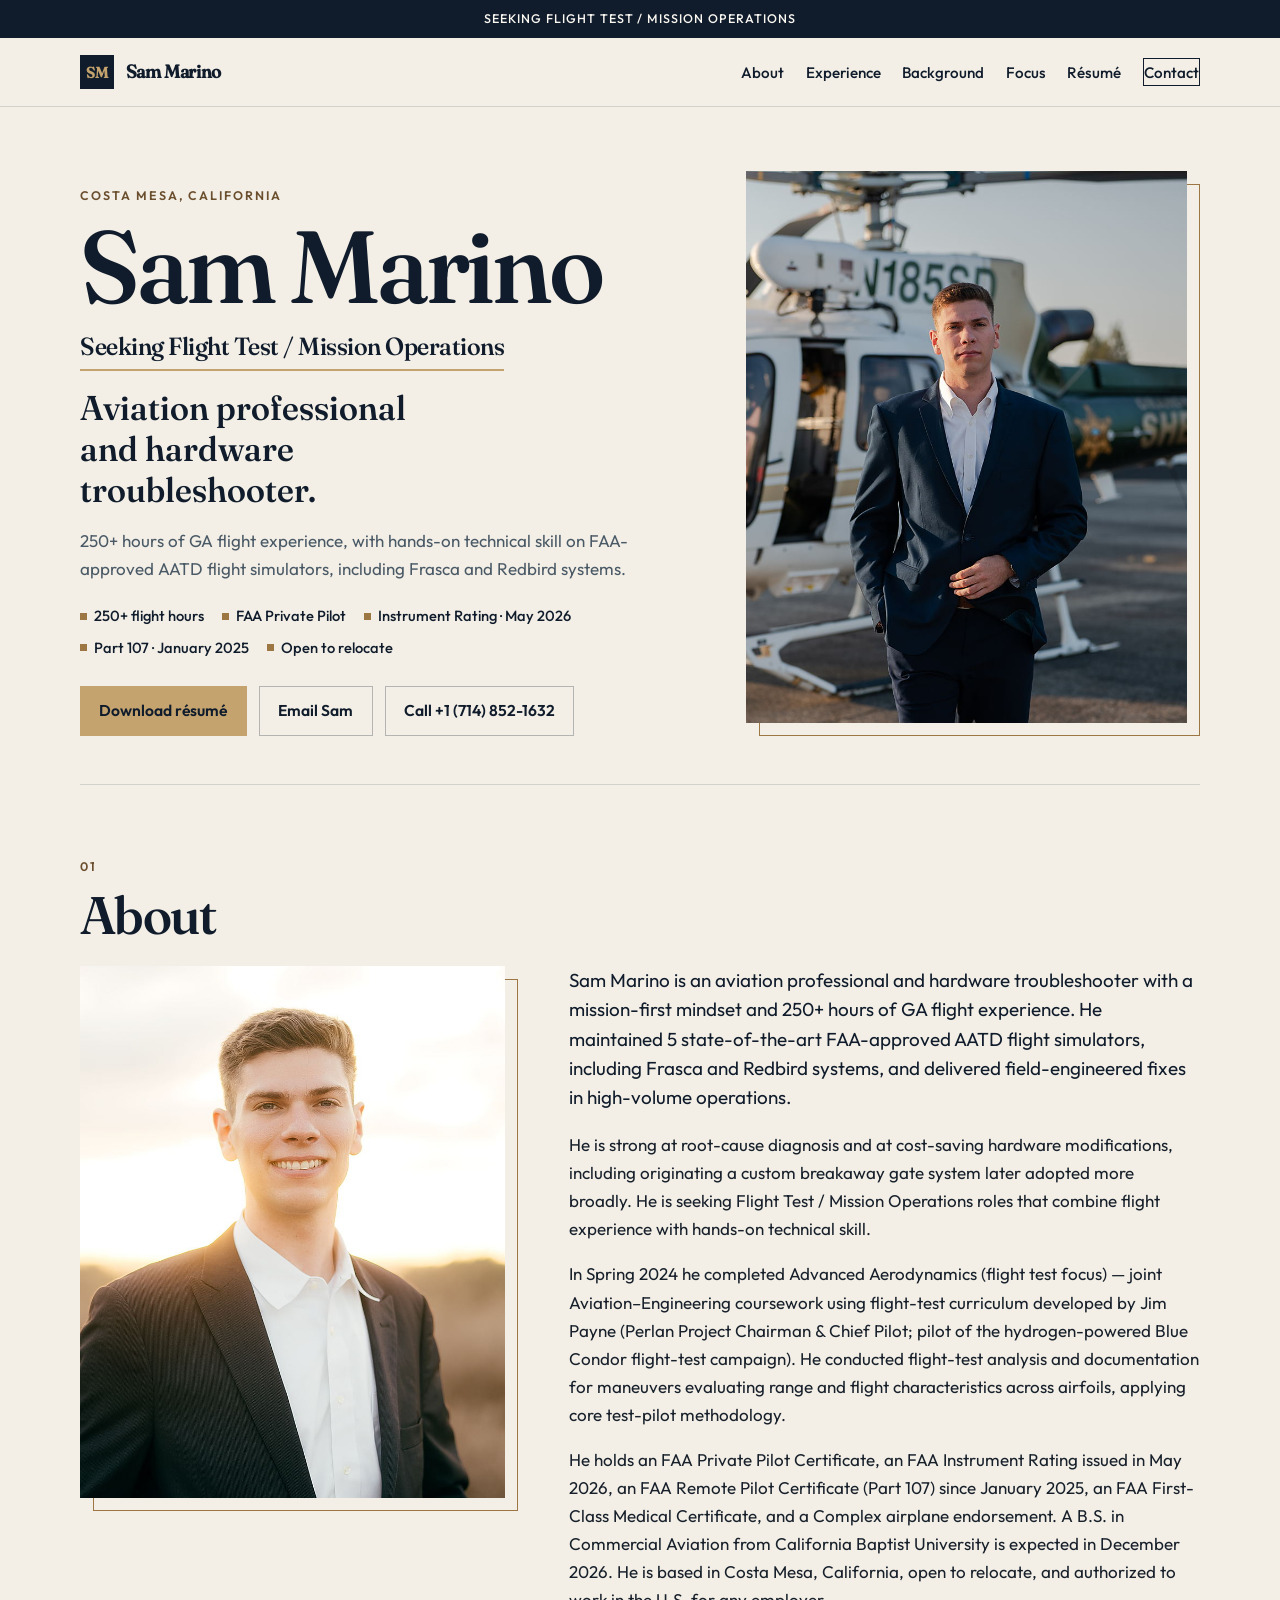
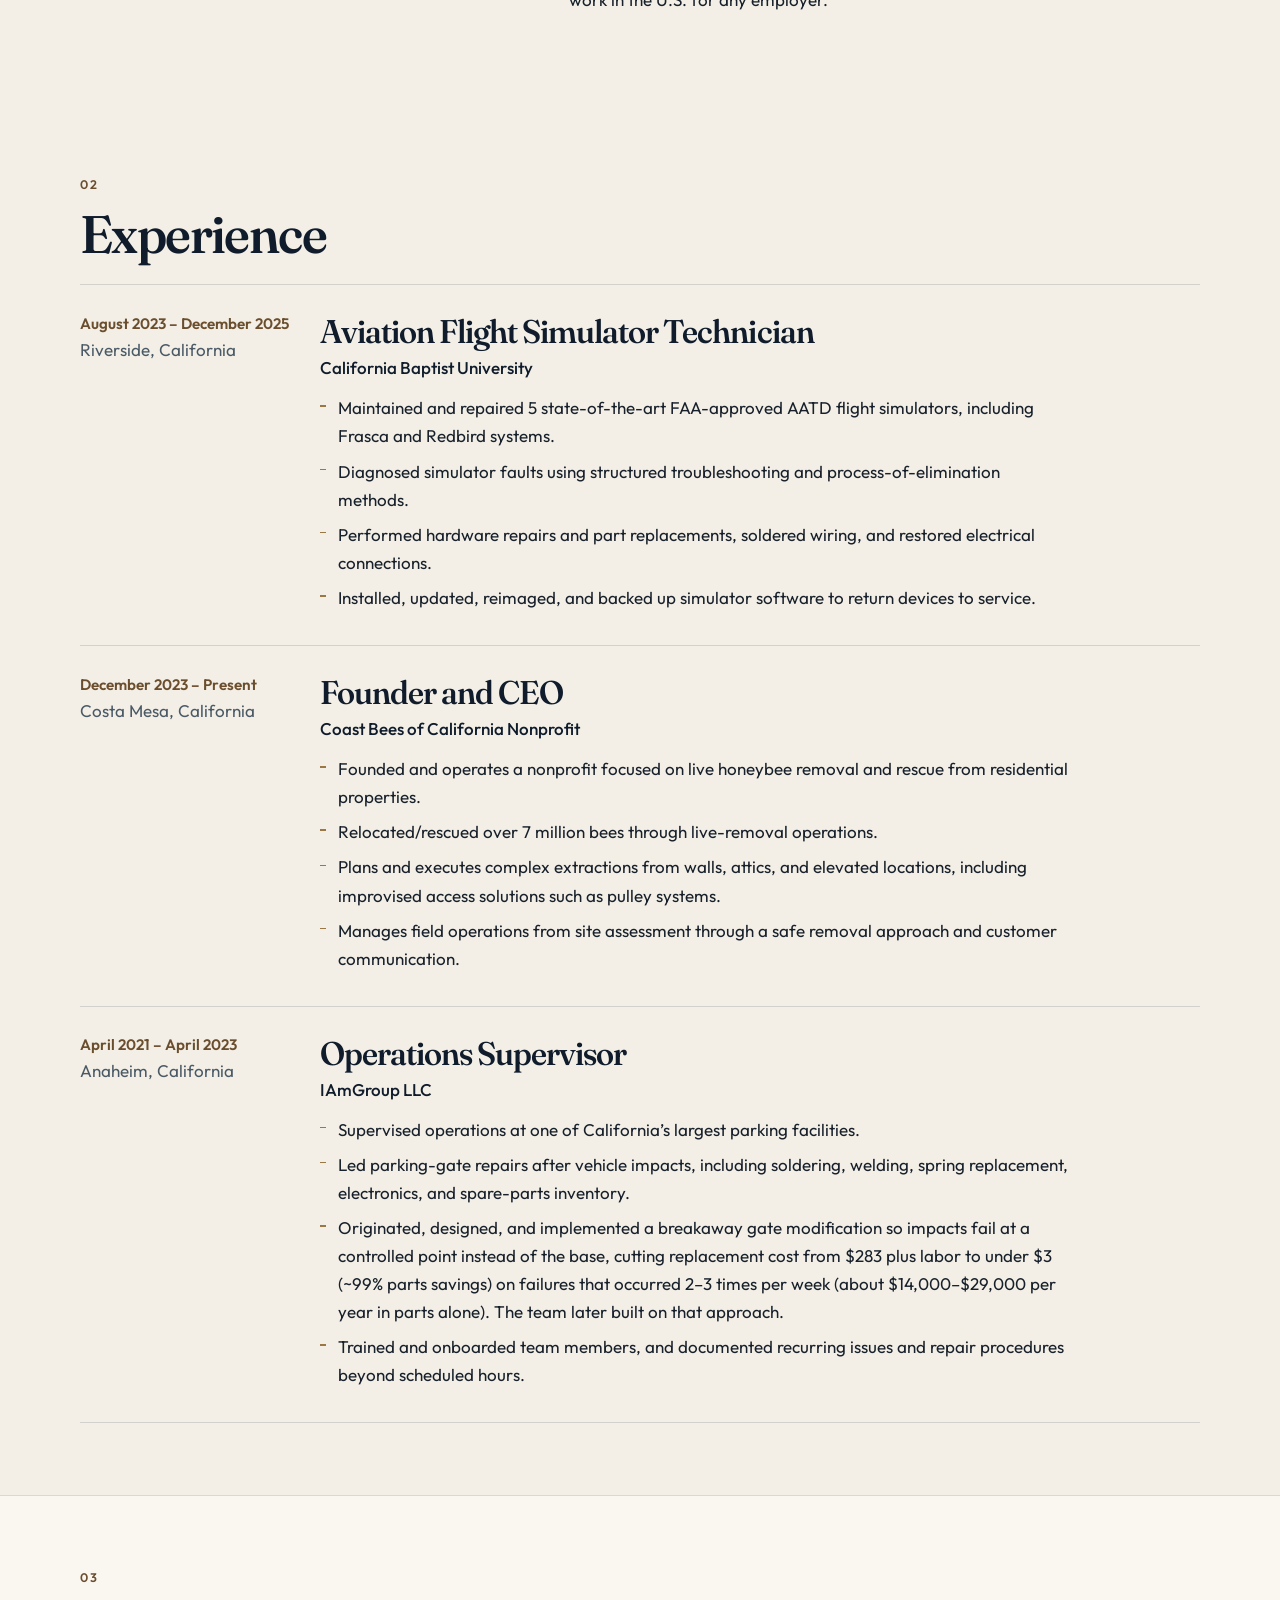
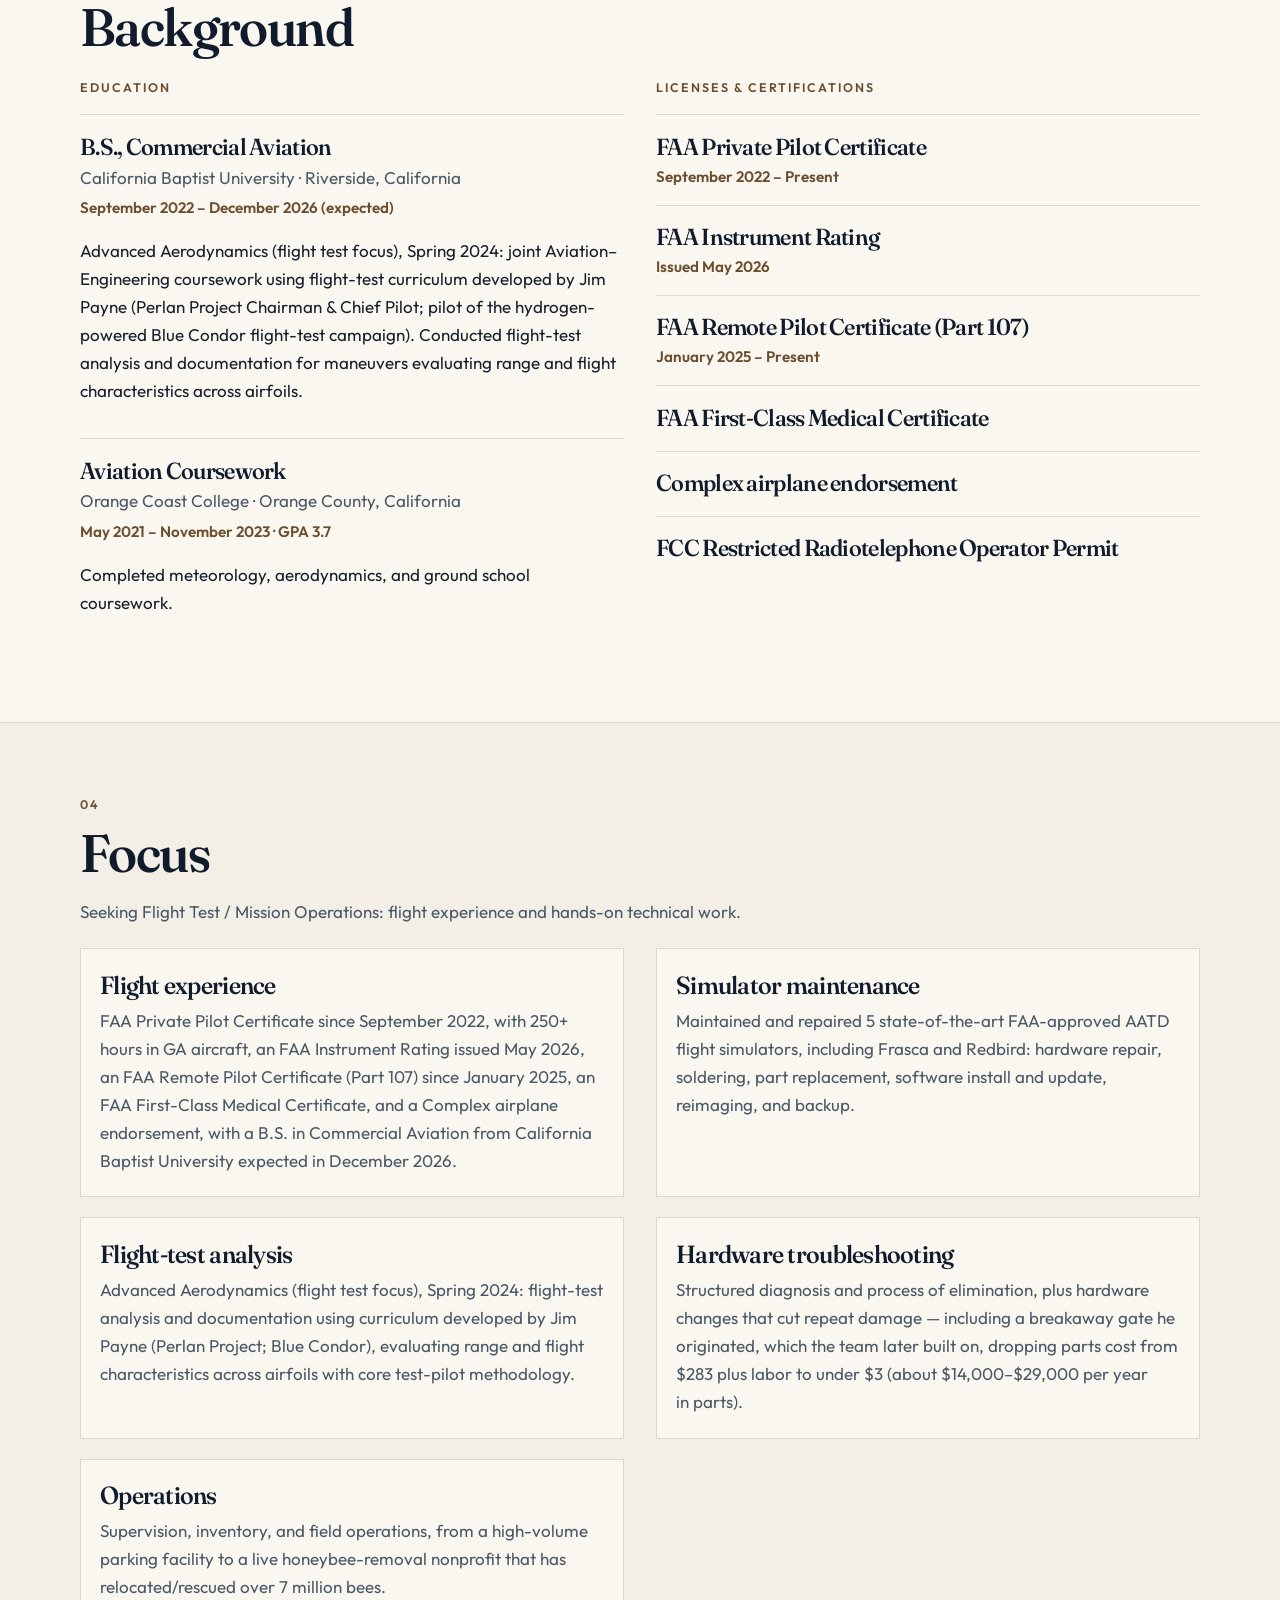
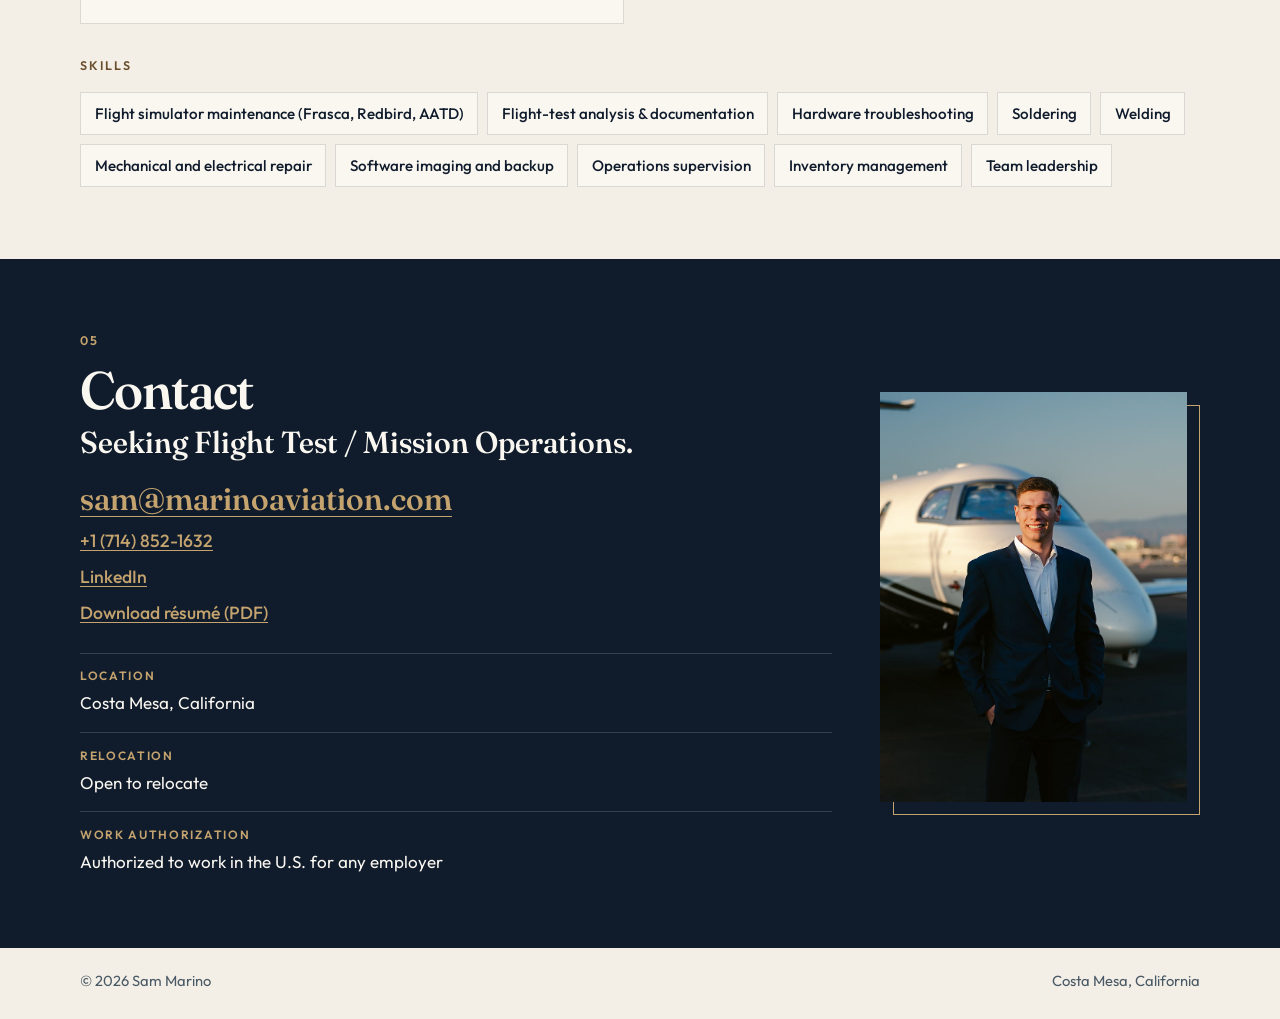
==== commit 320adf4a: "Apply audit fixes: align homepage and hosted PDF with résumé truth. - Led parking-gate repairs; part" ====
--- a/index.html
+++ b/index.html
@@ -174,9 +174,9 @@
             <p class="lead">
               Sam Marino is an aviation professional and hardware troubleshooter
               with a mission-first mindset and 250+ hours of GA flight experience.
-              He has maintained FAA-approved AATD flight simulators, including
-              Frasca and Redbird systems, and has delivered field-engineered fixes
-              in high-volume operations.
+              He maintained 5 state-of-the-art FAA-approved AATD flight
+              simulators, including Frasca and Redbird systems, and delivered
+              field-engineered fixes in high-volume operations.
             </p>
             <p>
               He is strong at root-cause diagnosis and at cost-saving hardware
@@ -184,6 +184,15 @@
               later adopted more broadly. He is seeking Flight Test / Mission
               Operations roles that combine flight experience with hands-on
               technical skill.
+            </p>
+            <p>
+              In Spring 2024 he completed Advanced Aerodynamics (flight test focus)
+              — joint Aviation–Engineering coursework using flight-test curriculum
+              developed by Jim Payne (Perlan Project Chairman &amp; Chief Pilot;
+              pilot of the hydrogen-powered Blue Condor flight-test campaign). He
+              conducted flight-test analysis and documentation for maneuvers
+              evaluating range and flight characteristics across airfoils, applying
+              core test-pilot methodology.
             </p>
             <p>
               He holds an FAA Private Pilot Certificate, an FAA Instrument Rating
@@ -225,7 +234,7 @@
             <h3>Aviation Flight Simulator Technician</h3>
             <p class="org">California Baptist University</p>
             <ul>
-              <li>Maintained and repaired FAA-approved AATD flight simulators, including Frasca and Redbird systems.</li>
+              <li>Maintained and repaired 5 state-of-the-art FAA-approved AATD flight simulators, including Frasca and Redbird systems.</li>
               <li>Diagnosed simulator faults using structured troubleshooting and process-of-elimination methods.</li>
               <li>Performed hardware repairs and part replacements, soldered wiring, and restored electrical connections.</li>
               <li>Installed, updated, reimaged, and backed up simulator software to return devices to service.</li>
@@ -280,6 +289,7 @@
               <h4>B.S., Commercial Aviation</h4>
               <p class="org">California Baptist University · Riverside, California</p>
               <p class="when"><time datetime="2022-09">September 2022</time> – <time datetime="2026-12">December 2026</time> (expected)</p>
+              <p>Advanced Aerodynamics (flight test focus), Spring 2024: joint Aviation–Engineering coursework using flight-test curriculum developed by Jim Payne (Perlan Project Chairman &amp; Chief Pilot; pilot of the hydrogen-powered Blue Condor flight-test campaign). Conducted flight-test analysis and documentation for maneuvers evaluating range and flight characteristics across airfoils.</p>
             </article>
             <article class="credential">
               <h4>Aviation Coursework</h4>
@@ -339,9 +349,18 @@
           <article class="card">
             <h3>Simulator maintenance</h3>
             <p>
-              FAA-approved AATD flight simulators, including Frasca and Redbird:
-              hardware repair, soldering, part replacement, software install
-              and update, reimaging, and backup.
+              Maintained and repaired 5 state-of-the-art FAA-approved AATD flight
+              simulators, including Frasca and Redbird: hardware repair, soldering,
+              part replacement, software install and update, reimaging, and backup.
+            </p>
+          </article>
+          <article class="card">
+            <h3>Flight-test analysis</h3>
+            <p>
+              Advanced Aerodynamics (flight test focus), Spring 2024: flight-test
+              analysis and documentation using curriculum developed by Jim Payne
+              (Perlan Project; Blue Condor), evaluating range and flight
+              characteristics across airfoils with core test-pilot methodology.
             </p>
           </article>
           <article class="card">
@@ -365,6 +384,7 @@
         <h3 class="subhead skills-heading">Skills</h3>
         <ul class="skills">
           <li>Flight simulator maintenance (Frasca, Redbird, AATD)</li>
+          <li>Flight-test analysis &amp; documentation</li>
           <li>Hardware troubleshooting</li>
           <li>Soldering</li>
           <li>Welding</li>
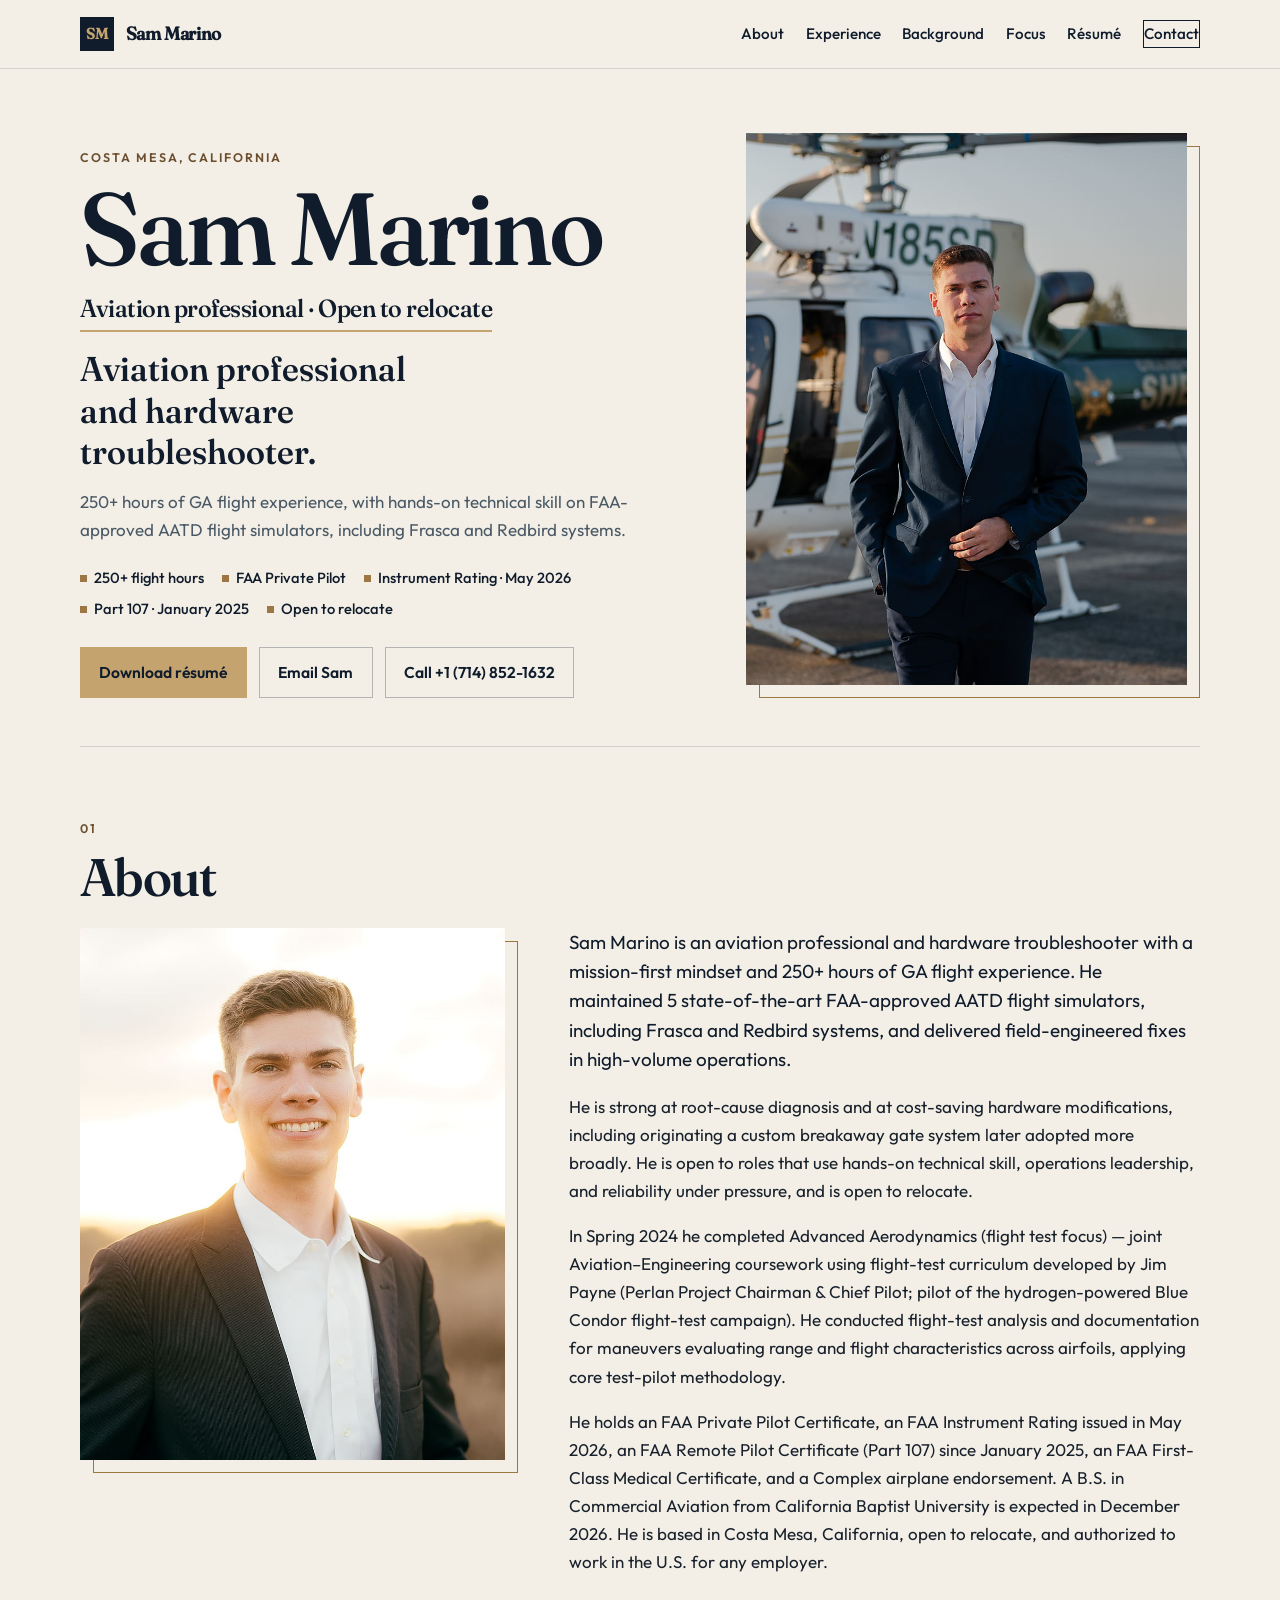
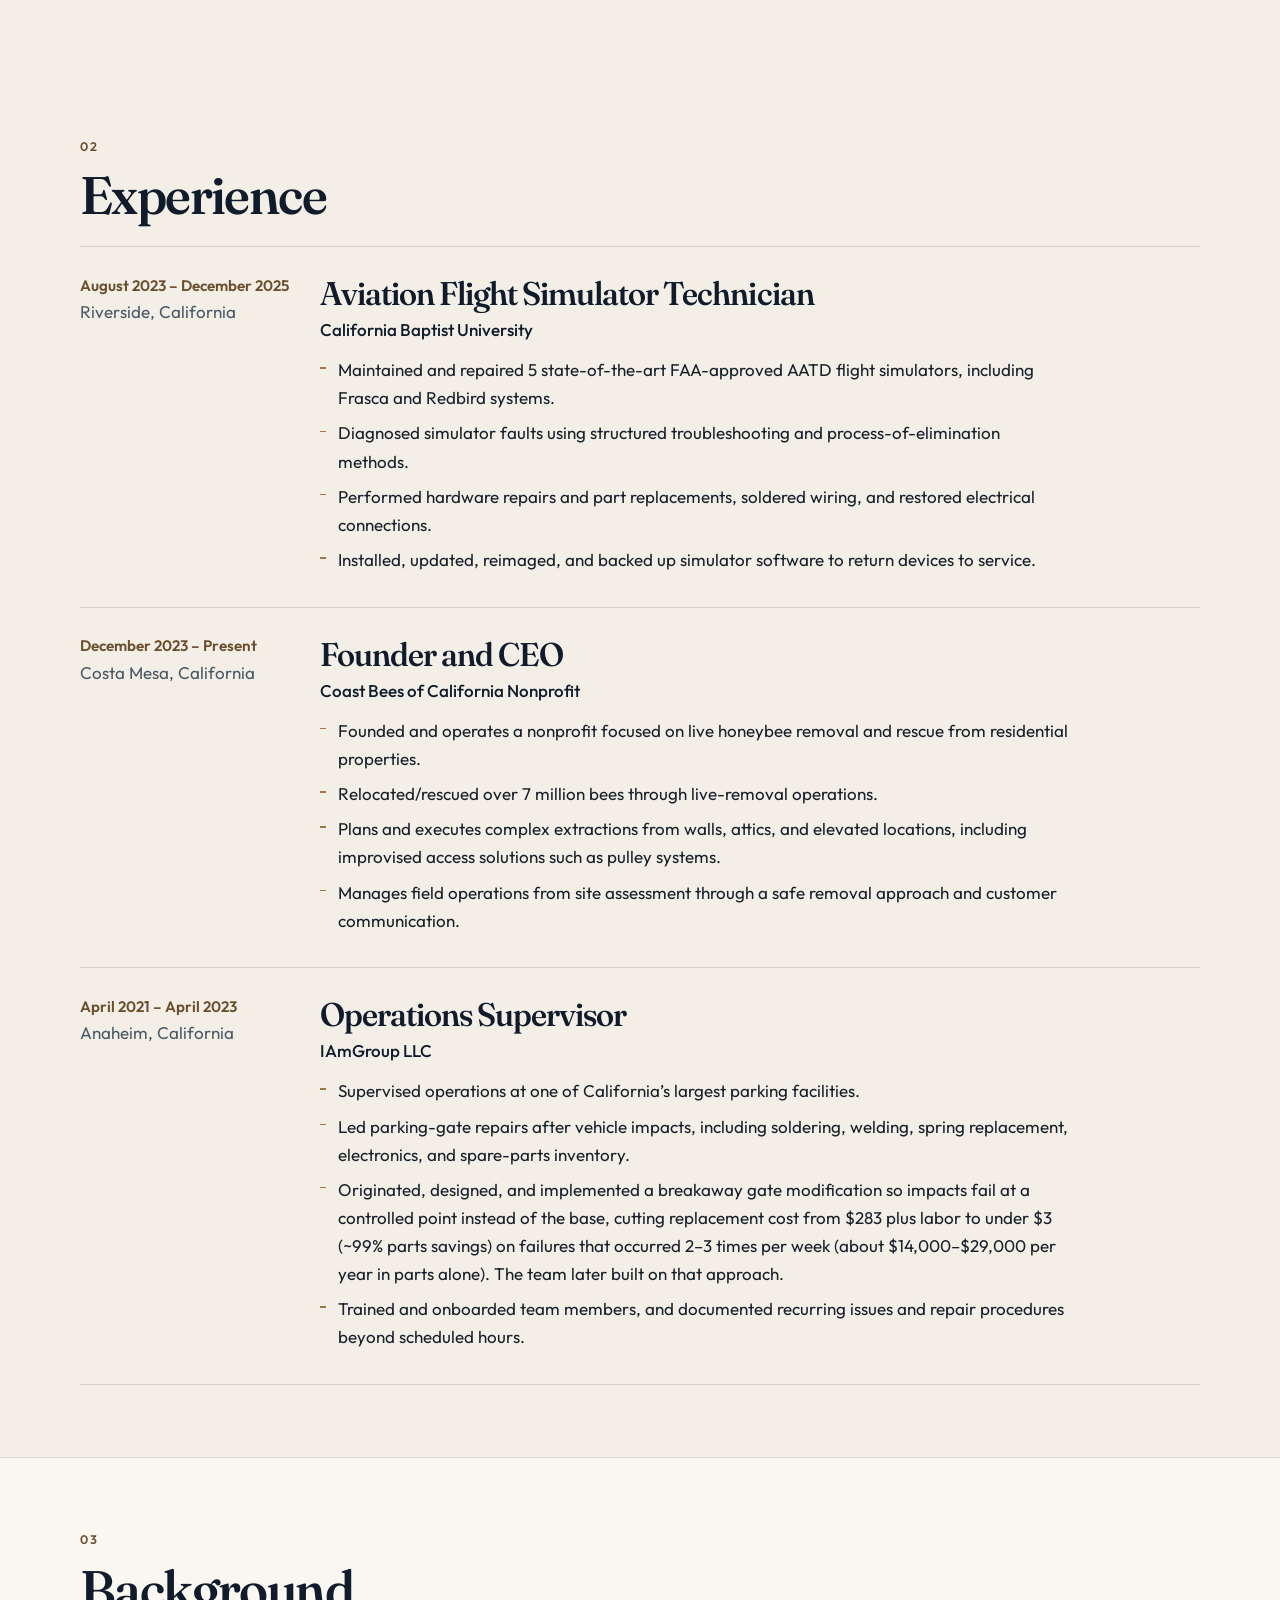
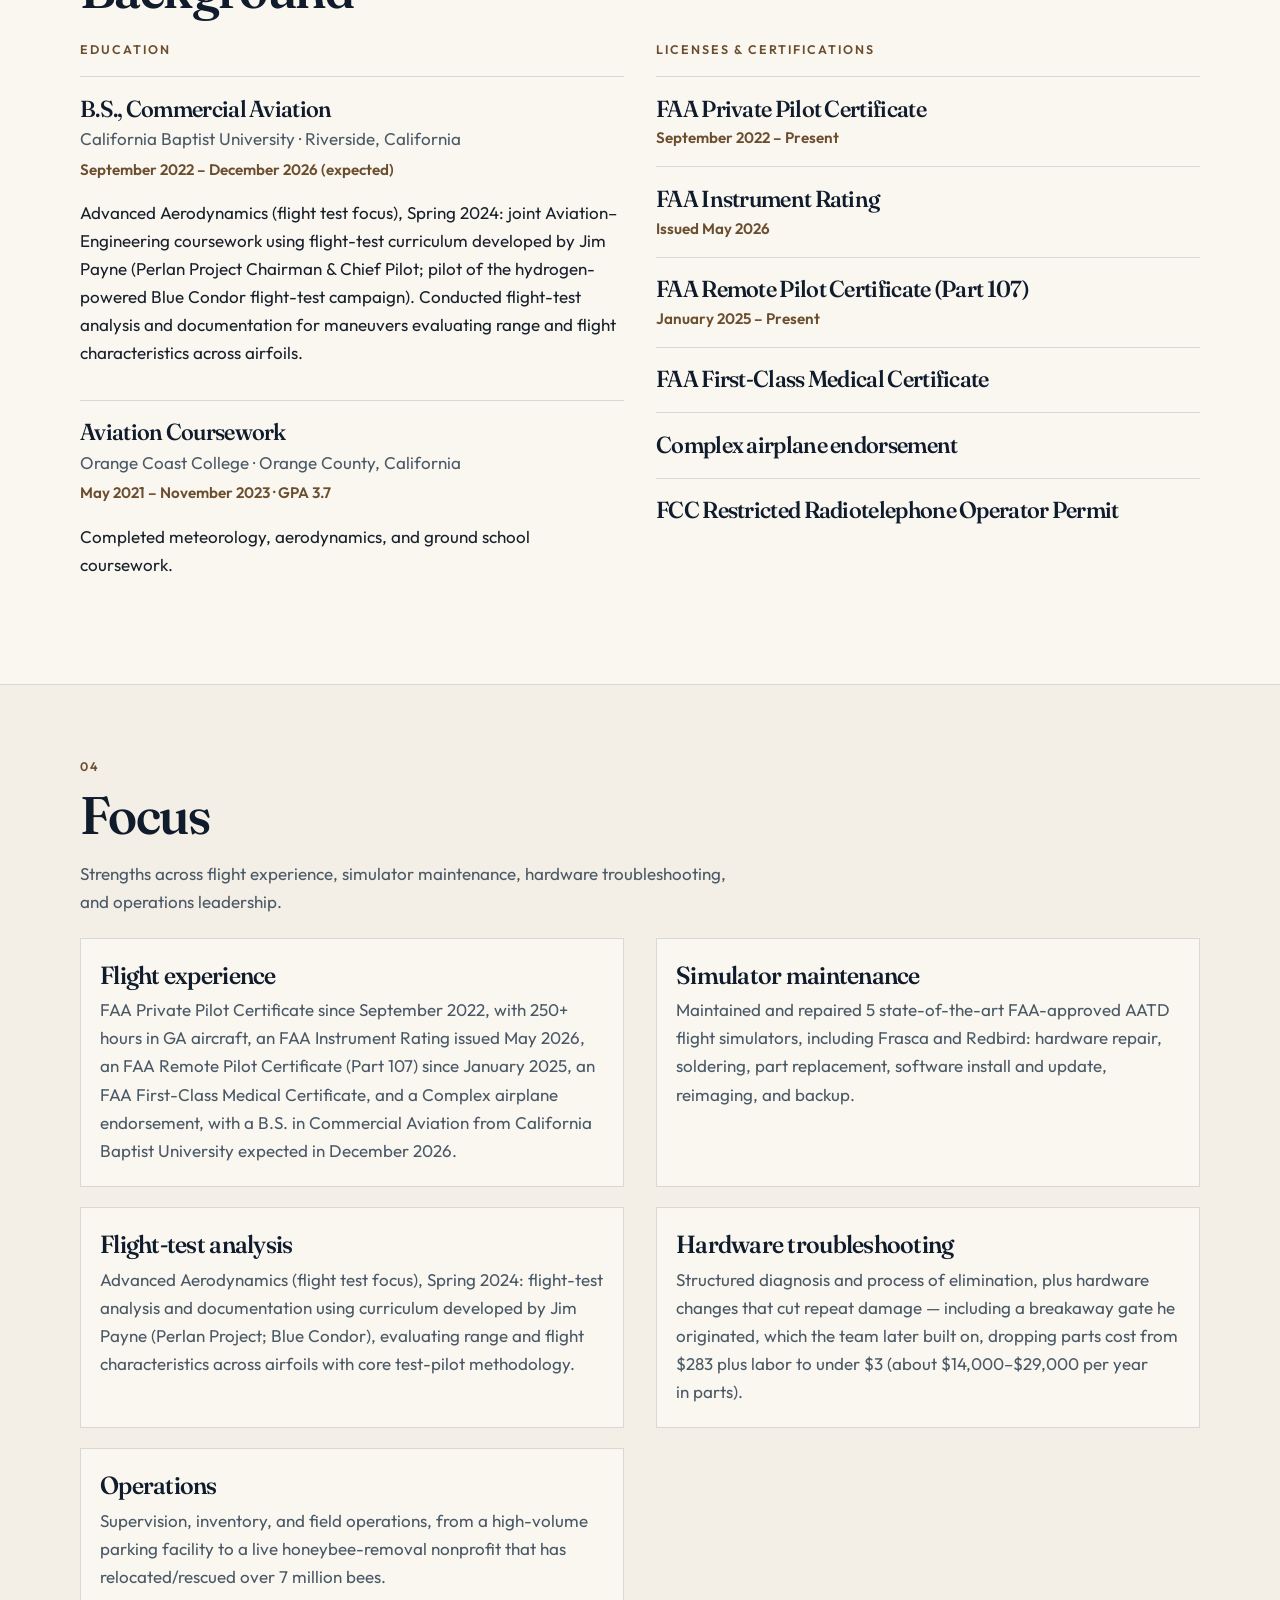
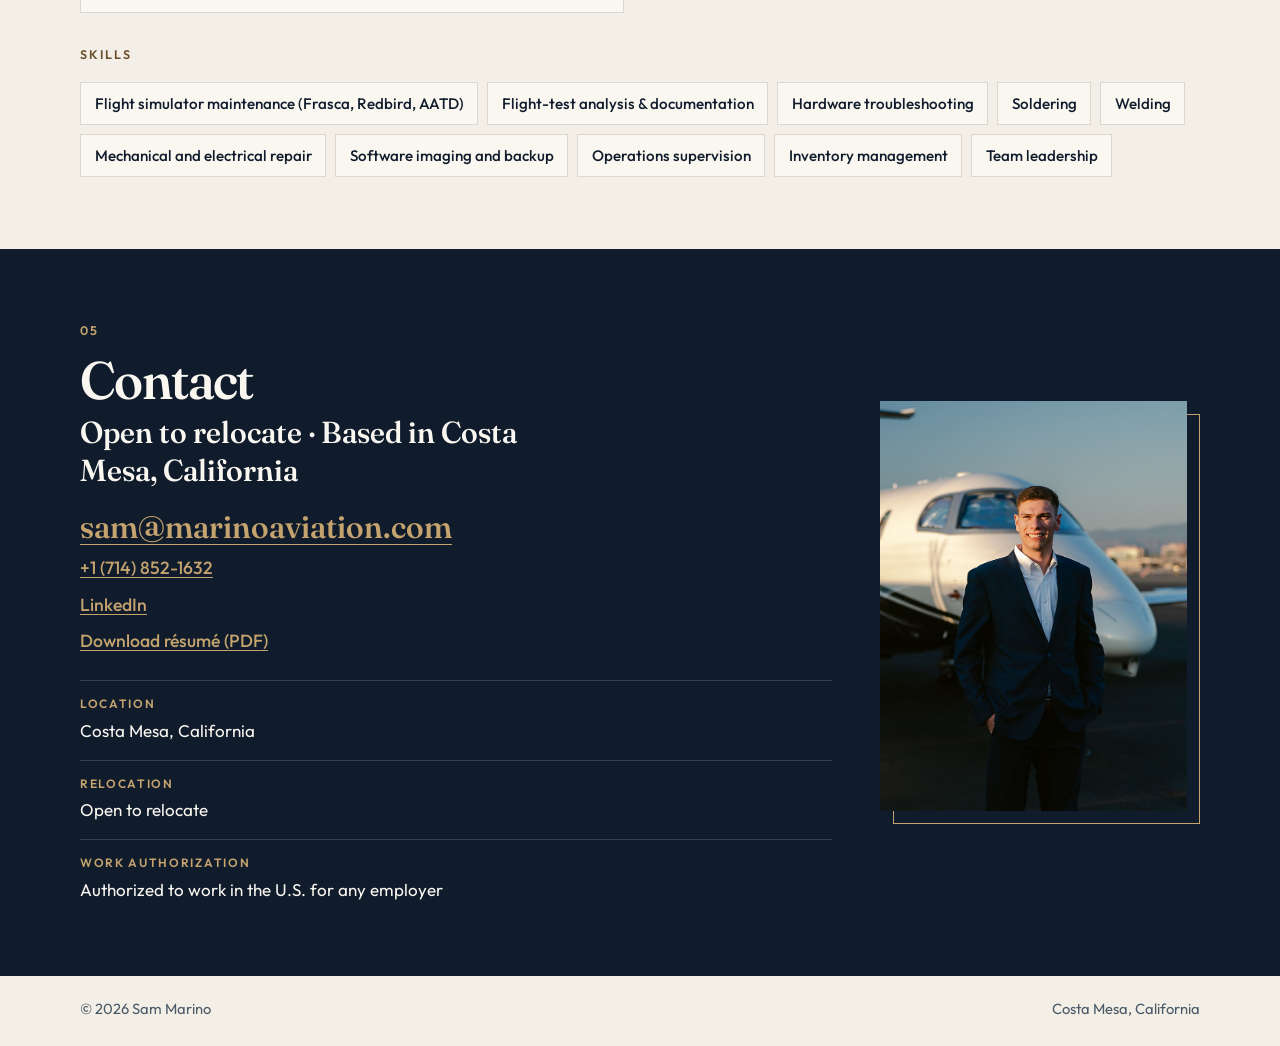
==== commit 6fecb464: "Broaden résumé and career site beyond Flight Test / Mission Ops targeting Remove exclusive Flight Te" ====
--- a/index.html
+++ b/index.html
@@ -3,8 +3,8 @@
   <head>
     <meta charset="utf-8">
     <meta name="viewport" content="width=device-width, initial-scale=1">
-    <title>Sam Marino | Aviation Professional, Flight Test &amp; Mission Operations</title>
-    <meta name="description" content="Sam Marino is an aviation professional and hardware troubleshooter in Costa Mesa, California, seeking Flight Test / Mission Operations roles.">
+    <title>Sam Marino | Aviation Professional</title>
+    <meta name="description" content="Aviation professional and hardware troubleshooter based in Costa Mesa, California. Open to relocate.">
     <meta name="author" content="Sam Marino">
     <meta name="robots" content="index, follow">
     <meta name="theme-color" content="#101c2c">
@@ -14,7 +14,7 @@
     <meta property="og:locale" content="en_US">
     <meta property="og:site_name" content="Sam Marino">
     <meta property="og:title" content="Sam Marino | Aviation Professional">
-    <meta property="og:description" content="Aviation professional and hardware troubleshooter seeking Flight Test / Mission Operations roles. Based in Costa Mesa, California.">
+    <meta property="og:description" content="Aviation professional and hardware troubleshooter based in Costa Mesa, California. Open to relocate.">
     <meta property="og:url" content="https://career.marinoaviation.com/">
     <meta property="og:image" content="https://career.marinoaviation.com/images/og.jpg">
     <meta property="og:image:width" content="1200">
@@ -23,7 +23,7 @@
 
     <meta name="twitter:card" content="summary_large_image">
     <meta name="twitter:title" content="Sam Marino | Aviation Professional">
-    <meta name="twitter:description" content="Aviation professional and hardware troubleshooter seeking Flight Test / Mission Operations roles.">
+    <meta name="twitter:description" content="Aviation professional and hardware troubleshooter based in Costa Mesa, California. Open to relocate.">
     <meta name="twitter:image" content="https://career.marinoaviation.com/images/og.jpg">
     <meta name="twitter:image:alt" content="Sam Marino, aviation professional and hardware troubleshooter.">
 
@@ -39,12 +39,12 @@
       {
         "@context": "https://schema.org",
         "@type": "ProfilePage",
-        "dateModified": "2026-09-24",
+        "dateModified": "2026-09-29",
         "url": "https://career.marinoaviation.com/",
         "mainEntity": {
           "@type": "Person",
           "name": "Sam Marino",
-          "description": "Seeking Flight Test / Mission Operations",
+          "description": "Aviation professional and hardware troubleshooter based in Costa Mesa, California. Open to relocate.",
           "url": "https://career.marinoaviation.com/",
           "image": "https://career.marinoaviation.com/images/og.jpg",
           "email": "sam@marinoaviation.com",
@@ -104,7 +104,6 @@
     <a class="skip-link" href="#main">Skip to content</a>
 
     <header class="site-header">
-      <p class="banner">Seeking Flight Test / Mission Operations</p>
       <div class="header-bar">
         <a class="brand" href="#top">
           <span class="brand-mark" aria-hidden="true">SM</span>
@@ -132,7 +131,7 @@
         <div class="hero-copy">
           <p class="eyebrow">Costa Mesa, California</p>
           <h1>Sam Marino</h1>
-          <p class="target">Seeking Flight Test / Mission Operations</p>
+          <p class="target">Aviation professional · Open to relocate</p>
           <p class="lede">Aviation professional and hardware troubleshooter.</p>
           <p class="dek">
             250+ hours of GA flight experience, with hands-on technical skill
@@ -181,9 +180,9 @@
             <p>
               He is strong at root-cause diagnosis and at cost-saving hardware
               modifications, including originating a custom breakaway gate system
-              later adopted more broadly. He is seeking Flight Test / Mission
-              Operations roles that combine flight experience with hands-on
-              technical skill.
+              later adopted more broadly. He is open to roles that use
+              hands-on technical skill, operations leadership, and reliability
+              under pressure, and is open to relocate.
             </p>
             <p>
               In Spring 2024 he completed Advanced Aerodynamics (flight test focus)
@@ -331,7 +330,7 @@
           <h2>Focus</h2>
         </div>
         <p class="section-intro">
-          Seeking Flight Test / Mission Operations: flight experience and hands-on technical work.
+          Strengths across flight experience, simulator maintenance, hardware troubleshooting, and operations leadership.
         </p>
         <div class="focus-grid">
           <article class="card">
@@ -402,7 +401,7 @@
             <p class="index index-light">05</p>
             <h2>Contact</h2>
             <p class="contact-lead">
-              Seeking Flight Test / Mission Operations.
+              Open to relocate · Based in Costa Mesa, California
             </p>
             <a class="contact-email" href="mailto:sam@marinoaviation.com">sam@marinoaviation.com</a>
             <a class="contact-phone" href="tel:+17148521632">+1 (714) 852-1632</a>
